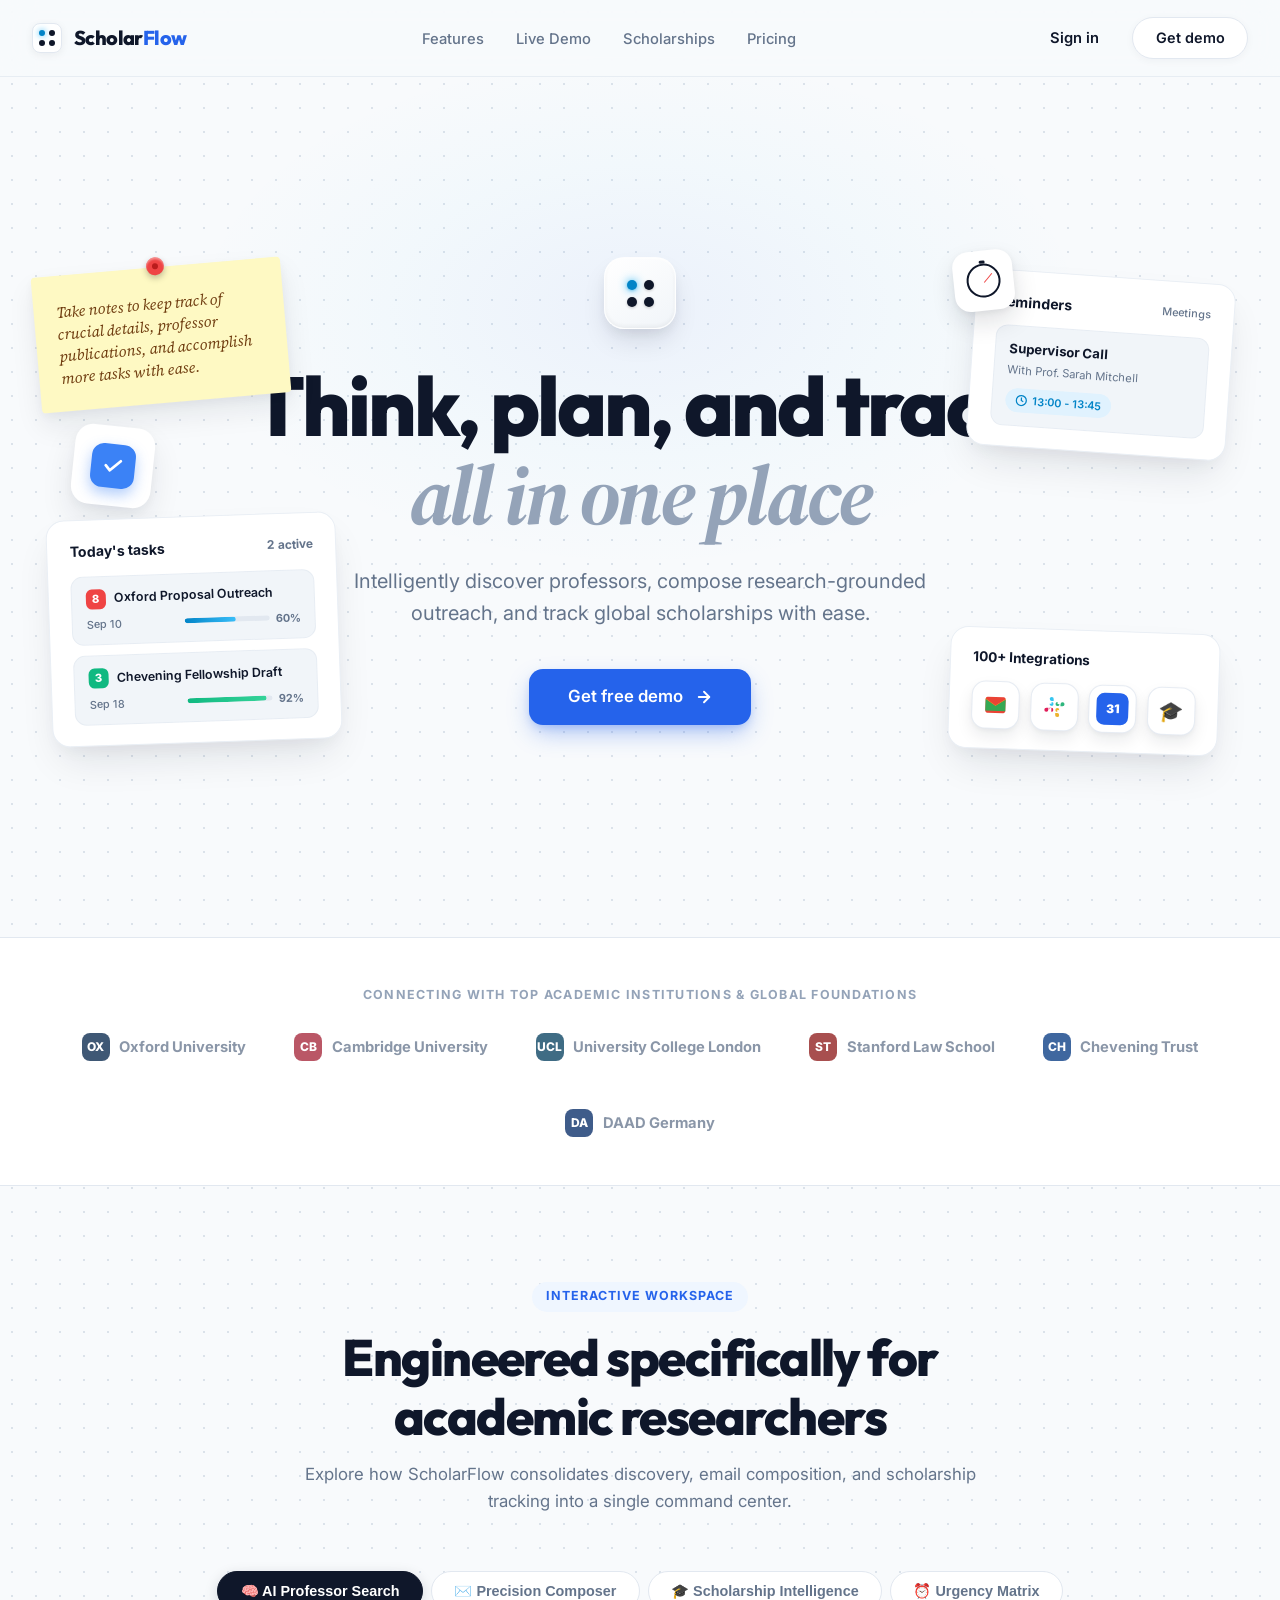
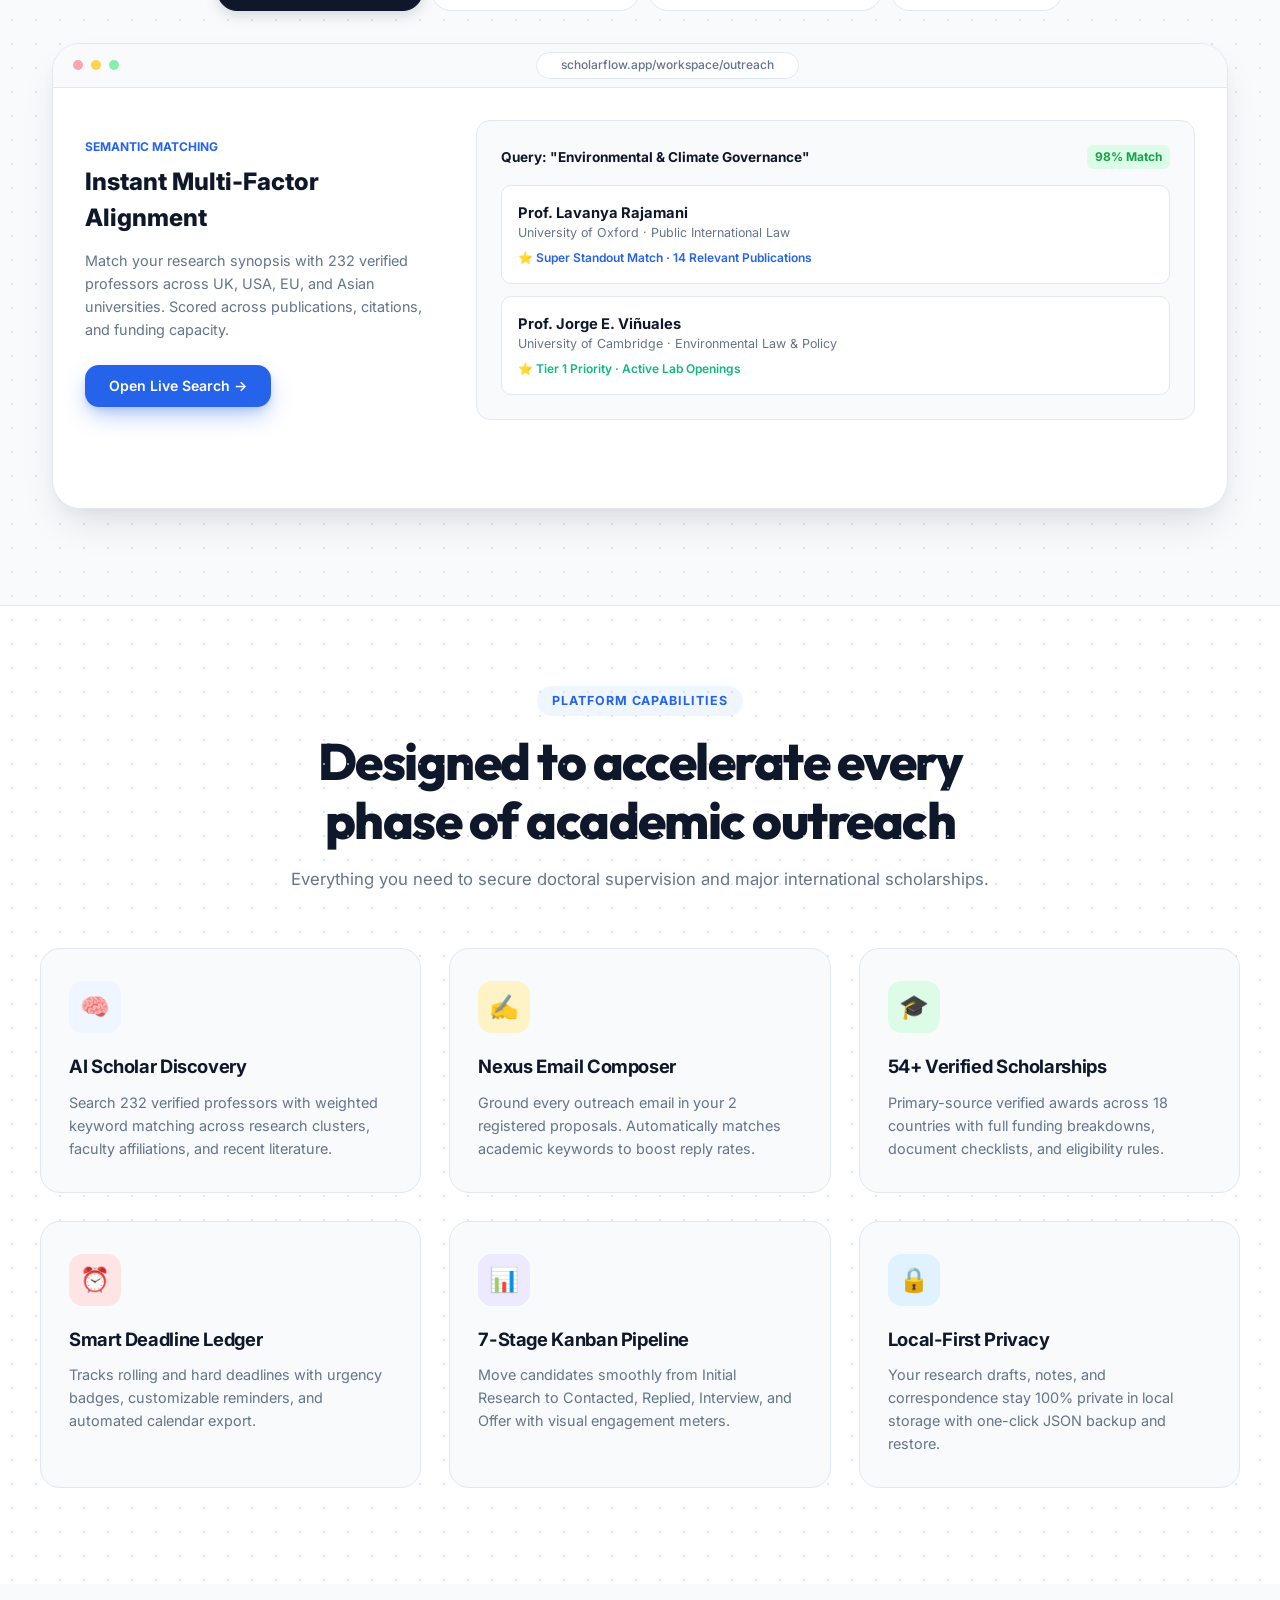
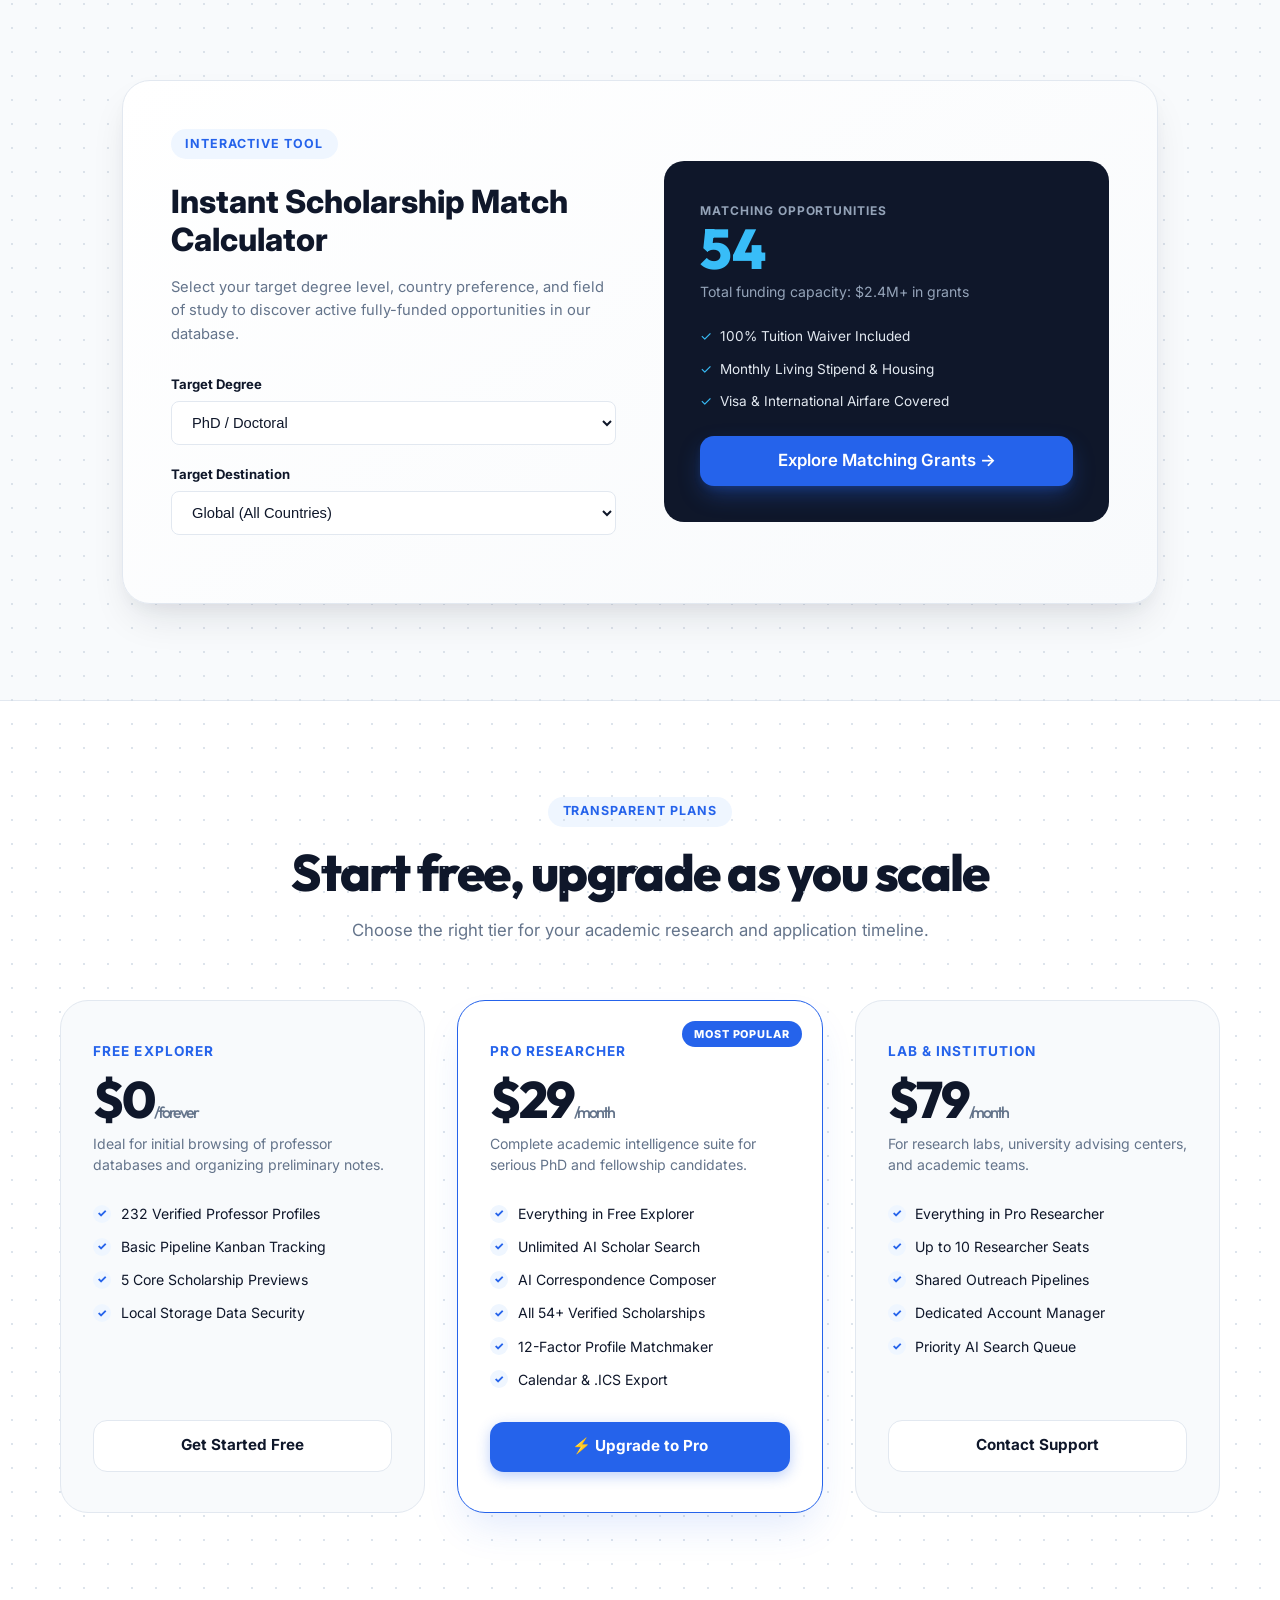
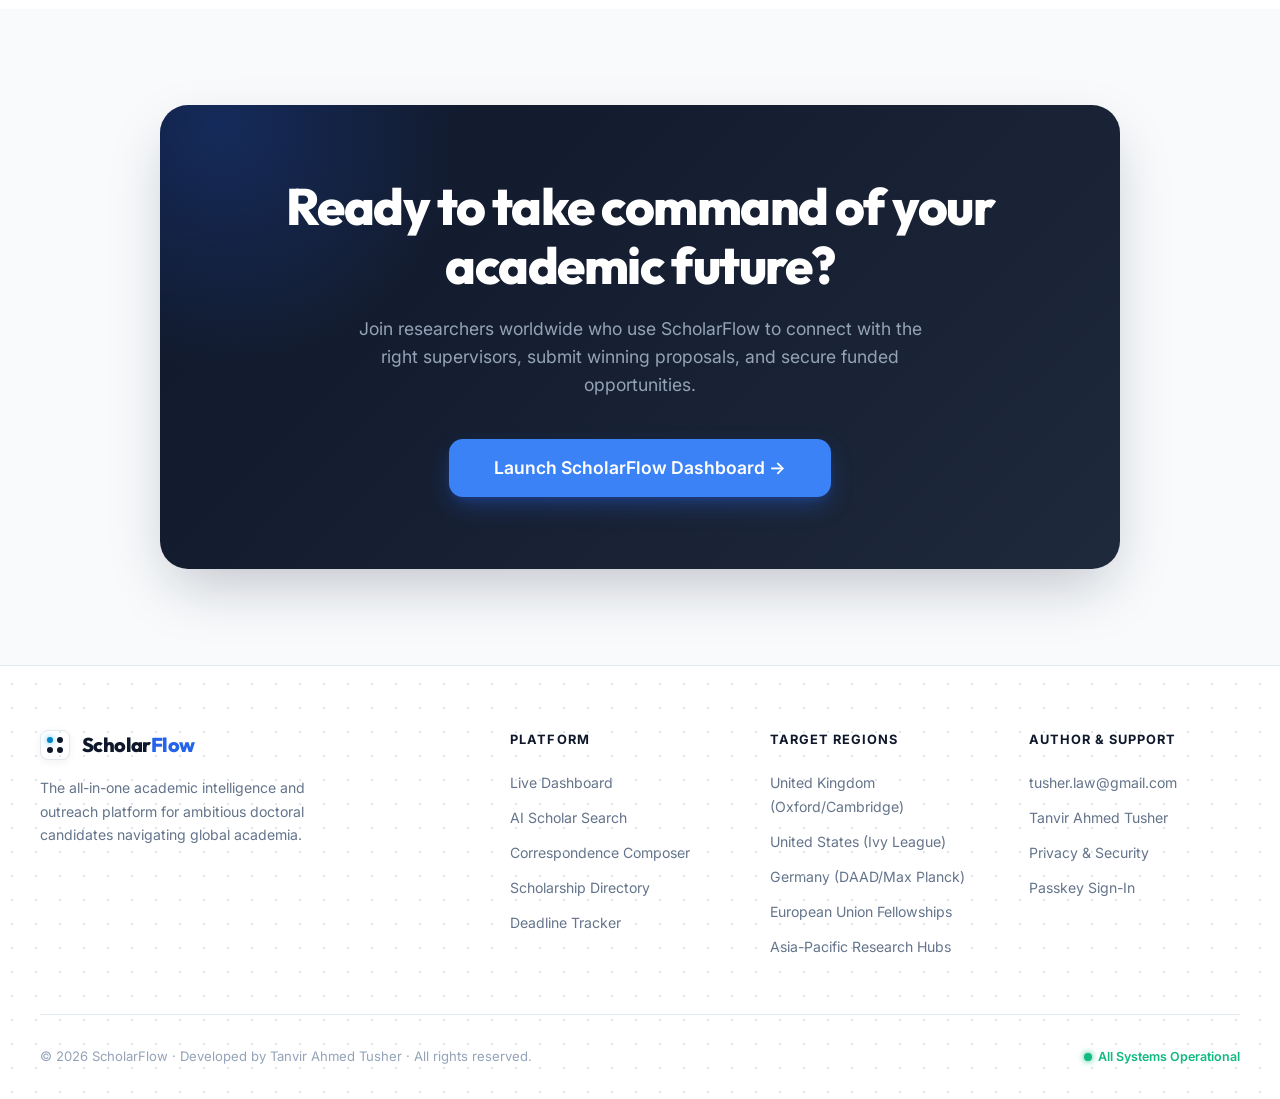
==== landing.html @ 616cafff "Add files via upload" ====
<!DOCTYPE html>
<html lang="en">
<head>
  <meta charset="UTF-8">
  <meta name="viewport" content="width=device-width, initial-scale=1.0, maximum-scale=5.0">
  <title>ScholarFlow — Think, Plan, and Track Academic Outreach</title>
  <meta name="description" content="Intelligently discover professors, compose research-grounded outreach, track 54+ global scholarships, and manage PhD application deadlines in one cohesive ecosystem.">
  <meta name="theme-color" content="#2563EB">

  <!-- Favicon -->
  <link rel="icon" href="data:image/svg+xml,<svg xmlns=%22http://www.w3.org/2000/svg%22 viewBox=%220 0 100 100%22><rect width=%22100%22 height=%22100%22 rx=%2222%22 fill=%22%232563EB%22/><circle cx=%2235%22 cy=%2235%22 r=%2210%22 fill=%22%2338BDF8%22/><circle cx=%2265%22 cy=%2235%22 r=%2210%22 fill=%22white%22/><circle cx=%2235%22 cy=%2265%22 r=%2210%22 fill=%22white%22/><circle cx=%2265%22 cy=%2265%22 r=%2210%22 fill=%22white%22/></svg>">

  <!-- Google Fonts: Inter & Source Serif 4 & Outfit -->
  <link rel="preconnect" href="https://fonts.googleapis.com">
  <link rel="preconnect" href="https://fonts.gstatic.com" crossorigin>
  <link href="https://fonts.googleapis.com/css2?family=Inter:wght@300;400;500;600;700;800;900&family=Outfit:wght@400;500;600;700;800&family=Source+Serif+4:ital,opsz,wght@0,8..60,400;0,8..60,600;0,8..60,700;0,8..60,800;1,8..60,400;1,8..60,600&display=swap" rel="stylesheet">

  <style>
    /* ==========================================================================
       CHRONOTASK-INSPIRED SCHOLARFLOW DESIGN SYSTEM
       ========================================================================== */
    *, *::before, *::after {
      box-sizing: border-box;
      margin: 0;
      padding: 0;
    }

    :root {
      /* Brand Colorways (Crisp Modern Blue & Indigo with Warm Accents) */
      --primary: #2563EB;
      --primary-hover: #1D4ED8;
      --primary-light: #EFF6FF;
      --primary-glow: rgba(37, 99, 235, 0.28);
      --cyan-dot: #0284C7;
      --cyan-bright: #38BDF8;

      --bg: #F8FAFC;
      --bg-grid: #E2E8F0;
      --surface: #FFFFFF;
      --surface-subtle: #F1F5F9;
      --surface-hover: #F8FAFC;

      --border: #E2E8F0;
      --border-focus: #2563EB;
      --border-card: #EAEFF5;

      --text-main: #0F172A;
      --text-muted: #64748B;
      --text-light: #94A3B8;
      --text-subtle: #CBD5E1;

      --green: #10B981;
      --green-light: #ECFDF5;
      --amber: #F59E0B;
      --amber-light: #FEF3C7;
      --rose: #F43F5E;
      --rose-light: #FFE4E6;
      --purple: #8B5CF6;
      --purple-light: #F5F3FF;

      --shadow-sm: 0 2px 8px rgba(15, 23, 42, 0.04);
      --shadow-card: 0 10px 30px -5px rgba(15, 23, 42, 0.08), 0 4px 12px -2px rgba(15, 23, 42, 0.03);
      --shadow-float: 0 20px 40px -10px rgba(15, 23, 42, 0.12), 0 8px 16px -4px rgba(15, 23, 42, 0.04);
      --shadow-3d: 0 16px 32px -8px rgba(37, 99, 235, 0.2), 0 8px 16px -4px rgba(15, 23, 42, 0.08);

      --radius-sm: 8px;
      --radius-md: 14px;
      --radius-lg: 20px;
      --radius-xl: 28px;
      --radius-full: 9999px;

      --font-sans: 'Inter', -apple-system, BlinkMacSystemFont, 'Segoe UI', Roboto, sans-serif;
      --font-display: 'Outfit', 'Inter', sans-serif;
      --font-serif: 'Source Serif 4', Georgia, serif;
    }

    html {
      scroll-behavior: smooth;
    }

    body {
      font-family: var(--font-sans);
      background-color: var(--bg);
      color: var(--text-main);
      line-height: 1.5;
      -webkit-font-smoothing: antialiased;
      overflow-x: hidden;
      position: relative;
    }

    /* Subtle Dot Matrix Canvas */
    .bg-dot-pattern {
      position: absolute;
      inset: 0;
      background-image: radial-gradient(circle, #CBD5E1 1.25px, transparent 1.25px);
      background-size: 24px 24px;
      opacity: 0.65;
      pointer-events: none;
      z-index: 0;
    }

    /* Ambient Soft Radial Lighting */
    .ambient-glow {
      position: absolute;
      top: 50px;
      left: 50%;
      transform: translateX(-50%);
      width: 900px;
      height: 520px;
      background: radial-gradient(ellipse at center, rgba(37, 99, 235, 0.06) 0%, rgba(56, 189, 248, 0.03) 40%, transparent 70%);
      pointer-events: none;
      z-index: 0;
    }

    /* ==========================================================================
       TOP NAVIGATION BAR
       ========================================================================== */
    .landing-nav {
      position: sticky;
      top: 0;
      z-index: 100;
      background: rgba(248, 250, 252, 0.88);
      backdrop-filter: blur(16px) saturate(180%);
      -webkit-backdrop-filter: blur(16px) saturate(180%);
      border-bottom: 1px solid rgba(226, 232, 240, 0.7);
      transition: all 0.3s ease;
    }

    .nav-container {
      max-width: 1280px;
      margin: 0 auto;
      padding: 0 2rem;
      height: 76px;
      display: flex;
      align-items: center;
      justify-content: space-between;
    }

    .nav-brand {
      display: flex;
      align-items: center;
      gap: 0.75rem;
      text-decoration: none;
      color: var(--text-main);
    }

    /* 4-dot geometric logo */
    .brand-icon-matrix {
      display: grid;
      grid-template-columns: repeat(2, 6px);
      gap: 4px;
      padding: 6px;
      background: #FFFFFF;
      border-radius: 8px;
      box-shadow: 0 2px 8px rgba(15, 23, 42, 0.06);
      border: 1px solid var(--border);
    }

    .matrix-dot {
      width: 6px;
      height: 6px;
      border-radius: 50%;
      background: #0F172A;
    }

    .matrix-dot.active {
      background: #0284C7;
      box-shadow: 0 0 6px #38BDF8;
    }

    .brand-text {
      font-family: var(--font-display);
      font-size: 1.25rem;
      font-weight: 800;
      letter-spacing: -0.03em;
      color: var(--text-main);
    }

    .brand-text span {
      color: var(--primary);
    }

    .nav-menu {
      display: flex;
      align-items: center;
      gap: 2rem;
      list-style: none;
    }

    .nav-link {
      font-size: 0.92rem;
      font-weight: 500;
      color: var(--text-muted);
      text-decoration: none;
      transition: color 0.2s ease;
      position: relative;
      padding: 0.4rem 0;
    }

    .nav-link:hover {
      color: var(--text-main);
    }

    .nav-actions {
      display: flex;
      align-items: center;
      gap: 1rem;
    }

    .nav-signin-btn {
      font-size: 0.92rem;
      font-weight: 600;
      color: var(--text-main);
      text-decoration: none;
      padding: 0.55rem 1.1rem;
      border-radius: var(--radius-full);
      transition: all 0.2s ease;
    }

    .nav-signin-btn:hover {
      background: var(--surface-subtle);
    }

    .nav-cta-btn {
      font-size: 0.9rem;
      font-weight: 600;
      color: var(--text-main);
      background: var(--surface);
      border: 1.5px solid var(--border);
      padding: 0.6rem 1.4rem;
      border-radius: var(--radius-full);
      text-decoration: none;
      box-shadow: var(--shadow-sm);
      transition: all 0.25s cubic-bezier(0.16, 1, 0.3, 1);
    }

    .nav-cta-btn:hover {
      border-color: var(--text-main);
      transform: translateY(-1px);
      box-shadow: 0 4px 14px rgba(15, 23, 42, 0.08);
    }

    /* ==========================================================================
       HERO SECTION (CHRONOTASK-ALIGNED HERO WITH FLOATING 3D WIDGETS)
       ========================================================================== */
    .hero-section {
      position: relative;
      padding: 4rem 1.5rem 6rem;
      min-height: 860px;
      display: flex;
      align-items: center;
      justify-content: center;
      z-index: 1;
      overflow: visible;
    }

    .hero-canvas {
      max-width: 1240px;
      width: 100%;
      margin: 0 auto;
      position: relative;
      text-align: center;
      display: flex;
      flex-direction: column;
      align-items: center;
    }

    /* 3D Center App Tile */
    .hero-3d-tile {
      width: 72px;
      height: 72px;
      background: linear-gradient(145deg, #FFFFFF, #F1F5F9);
      border-radius: 20px;
      box-shadow: 
        0 14px 28px -6px rgba(15, 23, 42, 0.14),
        0 6px 12px -2px rgba(15, 23, 42, 0.06),
        inset 0 1px 2px rgba(255, 255, 255, 0.9),
        inset 0 -2px 4px rgba(0, 0, 0, 0.05);
      border: 1px solid rgba(255, 255, 255, 0.8);
      display: flex;
      align-items: center;
      justify-content: center;
      margin-bottom: 2rem;
      animation: floatCenterTile 5s ease-in-out infinite;
      position: relative;
    }

    @keyframes floatCenterTile {
      0%, 100% { transform: translateY(0) scale(1); }
      50% { transform: translateY(-8px) scale(1.02); }
    }

    .hero-3d-matrix {
      display: grid;
      grid-template-columns: repeat(2, 10px);
      gap: 7px;
    }

    .hero-3d-matrix .dot {
      width: 10px;
      height: 10px;
      border-radius: 50%;
      background: #0F172A;
      box-shadow: 0 1px 3px rgba(0,0,0,0.2);
    }

    .hero-3d-matrix .dot.active {
      background: #0284C7;
      box-shadow: 0 0 10px #38BDF8, 0 1px 3px rgba(2, 132, 199, 0.4);
    }

    /* Hero Typography */
    .hero-headline {
      font-family: var(--font-display);
      font-size: clamp(2.8rem, 6.5vw, 5.2rem);
      font-weight: 800;
      line-height: 1.08;
      letter-spacing: -0.035em;
      margin-bottom: 1.5rem;
      max-width: 880px;
    }

    .hero-headline .title-dark {
      color: #0F172A;
      display: block;
    }

    .hero-headline .title-light {
      color: #94A3B8;
      font-weight: 700;
      display: block;
      font-family: var(--font-serif);
      font-style: italic;
    }

    .hero-description {
      font-size: clamp(1.05rem, 2vw, 1.25rem);
      color: var(--text-muted);
      max-width: 580px;
      margin: 0 auto 2.5rem;
      line-height: 1.6;
      font-weight: 400;
    }

    .hero-cta-btn {
      display: inline-flex;
      align-items: center;
      gap: 0.75rem;
      background: #2563EB;
      color: #FFFFFF;
      font-size: 1.05rem;
      font-weight: 600;
      padding: 0.95rem 2.4rem;
      border-radius: var(--radius-md);
      text-decoration: none;
      box-shadow: 0 10px 24px -4px rgba(37, 99, 235, 0.4), 0 4px 8px -2px rgba(37, 99, 235, 0.2);
      transition: all 0.3s cubic-bezier(0.16, 1, 0.3, 1);
      position: relative;
      overflow: hidden;
    }

    .hero-cta-btn:hover {
      background: #1D4ED8;
      transform: translateY(-2px);
      box-shadow: 0 16px 32px -4px rgba(37, 99, 235, 0.5), 0 6px 12px -2px rgba(37, 99, 235, 0.3);
    }

    .hero-cta-btn:active {
      transform: translateY(0) scale(0.98);
    }

    /* ==========================================================================
       SURROUNDING FLOATING CARDS (Direct ChronoTask Inspiration)
       ========================================================================== */

    /* 1. TOP-LEFT: Yellow Sticky Note with Pushpin */
    .float-widget-sticky {
      position: absolute;
      top: 2%;
      left: 1%;
      width: 250px;
      background: #FEF9C3;
      padding: 1.6rem 1.4rem 1.4rem;
      border-radius: 4px;
      box-shadow: 
        0 14px 28px rgba(15, 23, 42, 0.08),
        0 4px 10px rgba(15, 23, 42, 0.04);
      transform: rotate(-5deg);
      z-index: 2;
      transition: transform 0.4s cubic-bezier(0.16, 1, 0.3, 1);
      animation: floatSticky 7s ease-in-out infinite;
    }

    .float-widget-sticky:hover {
      transform: rotate(0deg) scale(1.05);
      z-index: 10;
    }

    @keyframes floatSticky {
      0%, 100% { transform: translateY(0) rotate(-5deg); }
      50% { transform: translateY(-10px) rotate(-3deg); }
    }

    .pushpin-icon {
      position: absolute;
      top: -10px;
      left: 50%;
      transform: translateX(-50%);
      width: 18px;
      height: 18px;
      background: #EF4444;
      border-radius: 50%;
      box-shadow: 0 3px 6px rgba(0,0,0,0.25), inset 0 2px 2px rgba(255,255,255,0.4);
    }

    .pushpin-icon::after {
      content: '';
      position: absolute;
      top: 50%;
      left: 50%;
      transform: translate(-50%, -50%);
      width: 6px;
      height: 6px;
      background: #B91C1C;
      border-radius: 50%;
    }

    .sticky-note-text {
      font-family: var(--font-serif);
      font-style: italic;
      font-size: 0.95rem;
      line-height: 1.45;
      color: #713F12;
      text-align: left;
    }

    /* 2. MIDDLE-LEFT: Checkmark 3D Tile */
    .float-widget-check {
      position: absolute;
      top: 36%;
      left: 4%;
      width: 80px;
      height: 80px;
      background: #FFFFFF;
      border-radius: 18px;
      box-shadow: 
        0 16px 32px rgba(15, 23, 42, 0.09),
        0 4px 10px rgba(15, 23, 42, 0.04);
      display: flex;
      align-items: center;
      justify-content: center;
      transform: rotate(6deg);
      z-index: 2;
      animation: floatCheck 6.5s ease-in-out infinite 1s;
    }

    @keyframes floatCheck {
      0%, 100% { transform: translateY(0) rotate(6deg); }
      50% { transform: translateY(-12px) rotate(8deg); }
    }

    .check-inner-box {
      width: 44px;
      height: 44px;
      background: #3B82F6;
      border-radius: 12px;
      display: flex;
      align-items: center;
      justify-content: center;
      color: #FFFFFF;
      box-shadow: 0 6px 14px rgba(59, 130, 246, 0.4);
    }

    /* 3. BOTTOM-LEFT: Today's Tasks / Outreach Card */
    .float-widget-tasks {
      position: absolute;
      bottom: -4%;
      left: 2%;
      width: 290px;
      background: #FFFFFF;
      border-radius: 18px;
      padding: 1.25rem 1.4rem;
      box-shadow: var(--shadow-float);
      border: 1px solid var(--border-card);
      text-align: left;
      z-index: 3;
      transform: rotate(-2deg);
      animation: floatTasks 8s ease-in-out infinite 0.5s;
    }

    .float-widget-tasks:hover {
      transform: rotate(0deg) scale(1.03);
    }

    @keyframes floatTasks {
      0%, 100% { transform: translateY(0) rotate(-2deg); }
      50% { transform: translateY(-10px) rotate(-1deg); }
    }

    .tab-folder-header {
      font-size: 0.88rem;
      font-weight: 700;
      color: var(--text-main);
      margin-bottom: 0.9rem;
      display: flex;
      align-items: center;
      justify-content: space-between;
    }

    .task-item-row {
      background: var(--surface-subtle);
      border-radius: 12px;
      padding: 0.75rem 0.85rem;
      margin-bottom: 0.65rem;
      border: 1px solid rgba(226, 232, 240, 0.6);
    }

    .task-item-row:last-child {
      margin-bottom: 0;
    }

    .task-title-wrap {
      display: flex;
      align-items: center;
      gap: 0.5rem;
      margin-bottom: 0.45rem;
    }

    .task-num-badge {
      width: 20px;
      height: 20px;
      border-radius: 6px;
      font-size: 0.7rem;
      font-weight: 800;
      display: flex;
      align-items: center;
      justify-content: center;
      color: #FFFFFF;
    }

    .task-num-badge.red { background: #EF4444; }
    .task-num-badge.green { background: #10B981; }

    .task-name-text {
      font-size: 0.78rem;
      font-weight: 600;
      color: var(--text-main);
      flex: 1;
      white-space: nowrap;
      overflow: hidden;
      text-overflow: ellipsis;
    }

    .task-meta-row {
      display: flex;
      align-items: center;
      justify-content: space-between;
    }

    .task-date-text {
      font-size: 0.68rem;
      color: var(--text-muted);
      font-weight: 500;
    }

    .task-progress-bar-wrap {
      width: 85px;
      height: 5px;
      background: #E2E8F0;
      border-radius: 3px;
      overflow: hidden;
    }

    .task-progress-fill {
      height: 100%;
      border-radius: 3px;
      background: linear-gradient(90deg, #0284C7, #38BDF8);
    }

    .task-percent-text {
      font-size: 0.68rem;
      font-weight: 700;
      color: var(--text-muted);
      margin-left: 0.35rem;
    }

    /* 4. TOP-RIGHT: Stopwatch & Reminders Tab Card */
    .float-widget-reminders {
      position: absolute;
      top: 4%;
      right: 2%;
      width: 260px;
      background: #FFFFFF;
      border-radius: 18px;
      padding: 1.25rem 1.4rem;
      box-shadow: var(--shadow-float);
      border: 1px solid var(--border-card);
      text-align: left;
      transform: rotate(4deg);
      z-index: 3;
      animation: floatReminders 7s ease-in-out infinite 1.5s;
    }

    .float-widget-reminders:hover {
      transform: rotate(0deg) scale(1.03);
    }

    @keyframes floatReminders {
      0%, 100% { transform: translateY(0) rotate(4deg); }
      50% { transform: translateY(-12px) rotate(2deg); }
    }

    /* 3D Stopwatch Badge */
    .stopwatch-3d-tile {
      position: absolute;
      top: -18px;
      left: -24px;
      width: 60px;
      height: 60px;
      background: #FFFFFF;
      border-radius: 16px;
      box-shadow: 
        0 12px 24px rgba(15, 23, 42, 0.12),
        0 2px 6px rgba(15, 23, 42, 0.06);
      display: flex;
      align-items: center;
      justify-content: center;
      transform: rotate(-10deg);
    }

    .stopwatch-icon-wrap {
      width: 34px;
      height: 34px;
      border: 2px solid #0F172A;
      border-radius: 50%;
      position: relative;
      display: flex;
      align-items: center;
      justify-content: center;
    }

    .stopwatch-icon-wrap::before {
      content: '';
      position: absolute;
      top: -5px;
      width: 6px;
      height: 3px;
      background: #0F172A;
      border-radius: 2px;
    }

    .stopwatch-hand {
      width: 1px;
      height: 12px;
      background: #EF4444;
      position: absolute;
      top: 5px;
      transform-origin: bottom center;
      transform: rotate(45deg);
    }

    .reminders-category-tab {
      display: flex;
      align-items: center;
      justify-content: space-between;
      margin-bottom: 0.8rem;
    }

    .reminders-title {
      font-size: 0.88rem;
      font-weight: 700;
      color: var(--text-main);
    }

    .reminders-sub {
      font-size: 0.68rem;
      color: var(--text-muted);
      font-weight: 500;
    }

    .meeting-card-box {
      background: var(--surface-subtle);
      border-radius: 12px;
      padding: 0.8rem;
      border: 1px solid rgba(226, 232, 240, 0.6);
    }

    .meeting-title-bold {
      font-size: 0.82rem;
      font-weight: 700;
      color: var(--text-main);
      margin-bottom: 0.2rem;
    }

    .meeting-desc-sub {
      font-size: 0.7rem;
      color: var(--text-muted);
      margin-bottom: 0.6rem;
    }

    .meeting-time-pill {
      display: inline-flex;
      align-items: center;
      gap: 0.35rem;
      background: #E0F2FE;
      color: #0284C7;
      padding: 0.25rem 0.6rem;
      border-radius: var(--radius-full);
      font-size: 0.68rem;
      font-weight: 600;
    }

    /* 5. BOTTOM-RIGHT: 100+ Integrations Card */
    .float-widget-integrations {
      position: absolute;
      bottom: -6%;
      right: 3%;
      width: 270px;
      background: #FFFFFF;
      border-radius: 18px;
      padding: 1.2rem 1.4rem;
      box-shadow: var(--shadow-float);
      border: 1px solid var(--border-card);
      text-align: left;
      transform: rotate(2deg);
      z-index: 3;
      animation: floatIntegrations 8.5s ease-in-out infinite 1s;
    }

    .float-widget-integrations:hover {
      transform: rotate(0deg) scale(1.03);
    }

    @keyframes floatIntegrations {
      0%, 100% { transform: translateY(0) rotate(2deg); }
      50% { transform: translateY(-10px) rotate(0deg); }
    }

    .integrations-label {
      font-size: 0.85rem;
      font-weight: 700;
      color: var(--text-main);
      margin-bottom: 0.85rem;
    }

    .integrations-icons-grid {
      display: flex;
      align-items: center;
      gap: 0.65rem;
    }

    .app-icon-tile {
      width: 48px;
      height: 48px;
      border-radius: 14px;
      background: #FFFFFF;
      box-shadow: 
        0 8px 16px rgba(15, 23, 42, 0.08),
        0 2px 4px rgba(15, 23, 42, 0.04);
      border: 1px solid rgba(226, 232, 240, 0.8);
      display: flex;
      align-items: center;
      justify-content: center;
      transition: transform 0.2s ease;
    }

    .app-icon-tile:hover {
      transform: translateY(-4px) scale(1.08);
    }

    /* ==========================================================================
       SOCIAL PROOF / TRUSTED BY LOGO STRIP
       ========================================================================== */
    .proof-section {
      padding: 3rem 2rem;
      border-top: 1px solid var(--border);
      border-bottom: 1px solid var(--border);
      background: var(--surface);
      position: relative;
      z-index: 2;
    }

    .proof-container {
      max-width: 1200px;
      margin: 0 auto;
      text-align: center;
    }

    .proof-heading {
      font-size: 0.78rem;
      font-weight: 700;
      text-transform: uppercase;
      letter-spacing: 0.1em;
      color: var(--text-light);
      margin-bottom: 1.75rem;
    }

    .proof-logos-wrap {
      display: flex;
      align-items: center;
      justify-content: center;
      gap: 3rem;
      flex-wrap: wrap;
    }

    .uni-pill-logo {
      display: flex;
      align-items: center;
      gap: 0.6rem;
      font-size: 0.92rem;
      font-weight: 700;
      color: var(--text-muted);
      opacity: 0.75;
      transition: all 0.2s ease;
      cursor: default;
    }

    .uni-pill-logo:hover {
      opacity: 1;
      color: var(--text-main);
      transform: translateY(-2px);
    }

    .uni-badge-circle {
      width: 28px;
      height: 28px;
      border-radius: 8px;
      display: flex;
      align-items: center;
      justify-content: center;
      font-size: 0.75rem;
      font-weight: 800;
      color: #FFFFFF;
    }

    /* ==========================================================================
       INTERACTIVE PRODUCT SHOWCASE SECTION
       ========================================================================== */
    .showcase-section {
      padding: 6rem 2rem;
      max-width: 1240px;
      margin: 0 auto;
      position: relative;
      z-index: 2;
    }

    .section-header-center {
      text-align: center;
      max-width: 720px;
      margin: 0 auto 3.5rem;
    }

    .section-pill-badge {
      display: inline-flex;
      align-items: center;
      gap: 0.4rem;
      background: var(--primary-light);
      color: var(--primary);
      font-size: 0.78rem;
      font-weight: 700;
      text-transform: uppercase;
      letter-spacing: 0.08em;
      padding: 0.35rem 0.9rem;
      border-radius: var(--radius-full);
      margin-bottom: 1rem;
    }

    .section-title-large {
      font-family: var(--font-display);
      font-size: clamp(2.2rem, 4vw, 3.2rem);
      font-weight: 800;
      letter-spacing: -0.03em;
      color: var(--text-main);
      line-height: 1.15;
      margin-bottom: 1rem;
    }

    .section-desc-muted {
      font-size: 1.05rem;
      color: var(--text-muted);
      line-height: 1.6;
    }

    /* Interactive Showcase Tabs */
    .showcase-tabs-nav {
      display: flex;
      align-items: center;
      justify-content: center;
      gap: 0.5rem;
      margin-bottom: 2rem;
      flex-wrap: wrap;
    }

    .showcase-tab-btn {
      padding: 0.65rem 1.4rem;
      border-radius: var(--radius-full);
      background: var(--surface);
      border: 1.5px solid var(--border);
      font-size: 0.9rem;
      font-weight: 600;
      color: var(--text-muted);
      cursor: pointer;
      transition: all 0.2s ease;
    }

    .showcase-tab-btn:hover {
      border-color: var(--text-main);
      color: var(--text-main);
    }

    .showcase-tab-btn.active {
      background: var(--text-main);
      color: #FFFFFF;
      border-color: var(--text-main);
      box-shadow: 0 4px 14px rgba(15, 23, 42, 0.15);
    }

    /* Showcase Stage Mockup Container */
    .showcase-stage-mockup {
      background: #FFFFFF;
      border-radius: var(--radius-xl);
      border: 1.5px solid var(--border);
      box-shadow: var(--shadow-float);
      overflow: hidden;
      transition: all 0.4s ease;
    }

    .mockup-window-bar {
      height: 44px;
      background: #F8FAFC;
      border-bottom: 1px solid var(--border);
      display: flex;
      align-items: center;
      padding: 0 1.25rem;
      gap: 0.5rem;
    }

    .window-dot {
      width: 10px;
      height: 10px;
      border-radius: 50%;
    }
    .window-dot.r { background: #FDA4AF; }
    .window-dot.y { background: #FCD34D; }
    .window-dot.g { background: #86EFAC; }

    .window-url-pill {
      margin: 0 auto;
      background: #FFFFFF;
      border: 1px solid var(--border);
      border-radius: var(--radius-full);
      padding: 0.2rem 1.5rem;
      font-size: 0.75rem;
      color: var(--text-muted);
      font-weight: 500;
    }

    .mockup-content-body {
      padding: 2rem;
      min-height: 420px;
    }

    .tab-content-panel {
      display: none;
      animation: fadeInPanel 0.4s ease both;
    }

    .tab-content-panel.active {
      display: block;
    }

    @keyframes fadeInPanel {
      from { opacity: 0; transform: translateY(8px); }
      to { opacity: 1; transform: translateY(0); }
    }

    /* ==========================================================================
       FEATURES 6-CARD GRID
       ========================================================================== */
    .features-grid-section {
      padding: 5rem 2rem 6rem;
      background: var(--surface);
      border-top: 1px solid var(--border);
    }

    .features-container {
      max-width: 1200px;
      margin: 0 auto;
    }

    .grid-3col {
      display: grid;
      grid-template-columns: repeat(auto-fit, minmax(320px, 1fr));
      gap: 1.75rem;
      margin-top: 3.5rem;
    }

    .feature-clean-card {
      background: var(--bg);
      border: 1.5px solid var(--border);
      border-radius: var(--radius-lg);
      padding: 2rem 1.75rem;
      transition: all 0.3s cubic-bezier(0.16, 1, 0.3, 1);
      position: relative;
      display: flex;
      flex-direction: column;
    }

    .feature-clean-card:hover {
      transform: translateY(-6px);
      background: #FFFFFF;
      box-shadow: var(--shadow-card);
      border-color: rgba(37, 99, 235, 0.3);
    }

    .f-icon-box {
      width: 52px;
      height: 52px;
      border-radius: 14px;
      display: flex;
      align-items: center;
      justify-content: center;
      font-size: 1.5rem;
      margin-bottom: 1.25rem;
    }

    .f-card-title {
      font-size: 1.15rem;
      font-weight: 700;
      color: var(--text-main);
      margin-bottom: 0.6rem;
      letter-spacing: -0.02em;
    }

    .f-card-desc {
      font-size: 0.9rem;
      color: var(--text-muted);
      line-height: 1.6;
      flex: 1;
    }

    /* ==========================================================================
       INTERACTIVE SCHOLARSHIP CALCULATOR / LIVE DEMO
       ========================================================================== */
    .demo-widget-section {
      padding: 6rem 2rem;
      max-width: 1100px;
      margin: 0 auto;
    }

    .demo-calc-card {
      background: linear-gradient(145deg, #FFFFFF, #F8FAFC);
      border: 1.5px solid var(--border);
      border-radius: var(--radius-xl);
      padding: 3rem;
      box-shadow: var(--shadow-float);
      position: relative;
      overflow: hidden;
    }

    .calc-grid {
      display: grid;
      grid-template-columns: 1fr 1fr;
      gap: 3rem;
      align-items: center;
    }

    .calc-input-group {
      margin-bottom: 1.25rem;
    }

    .calc-label {
      display: block;
      font-size: 0.82rem;
      font-weight: 700;
      color: var(--text-main);
      margin-bottom: 0.4rem;
    }

    .calc-select, .calc-input {
      width: 100%;
      padding: 0.75rem 1rem;
      border-radius: var(--radius-sm);
      border: 1.5px solid var(--border);
      background: #FFFFFF;
      font-size: 0.92rem;
      color: var(--text-main);
      outline: none;
      transition: all 0.2s ease;
    }

    .calc-select:focus, .calc-input:focus {
      border-color: var(--primary);
      box-shadow: 0 0 0 3px var(--primary-glow);
    }

    .calc-result-box {
      background: var(--text-main);
      color: #FFFFFF;
      border-radius: var(--radius-lg);
      padding: 2.25rem;
      position: relative;
    }

    .calc-result-val {
      font-family: var(--font-display);
      font-size: 3.5rem;
      font-weight: 800;
      color: #38BDF8;
      line-height: 1;
      margin-bottom: 0.25rem;
    }

    .calc-result-sub {
      font-size: 0.88rem;
      color: #94A3B8;
      margin-bottom: 1.5rem;
    }

    .calc-result-items {
      list-style: none;
      display: flex;
      flex-direction: column;
      gap: 0.75rem;
    }

    .calc-result-items li {
      font-size: 0.85rem;
      color: #E2E8F0;
      display: flex;
      align-items: center;
      gap: 0.5rem;
    }

    /* ==========================================================================
       PRICING TIERS
       ========================================================================== */
    .pricing-section {
      padding: 6rem 2rem;
      background: var(--surface);
      border-top: 1px solid var(--border);
    }

    .pricing-container {
      max-width: 1160px;
      margin: 0 auto;
    }

    .pricing-cards-grid {
      display: grid;
      grid-template-columns: repeat(auto-fit, minmax(300px, 1fr));
      gap: 2rem;
      margin-top: 3.5rem;
    }

    .pricing-box {
      background: var(--bg);
      border: 1.5px solid var(--border);
      border-radius: var(--radius-xl);
      padding: 2.5rem 2rem;
      display: flex;
      flex-direction: column;
      transition: all 0.3s cubic-bezier(0.16, 1, 0.3, 1);
      position: relative;
    }

    .pricing-box:hover {
      transform: translateY(-8px);
      box-shadow: var(--shadow-float);
    }

    .pricing-box.featured {
      background: #FFFFFF;
      border-color: #2563EB;
      box-shadow: 0 20px 40px -10px rgba(37, 99, 235, 0.15);
    }

    .featured-ribbon {
      position: absolute;
      top: 1.25rem;
      right: 1.25rem;
      background: #2563EB;
      color: #FFFFFF;
      font-size: 0.68rem;
      font-weight: 800;
      text-transform: uppercase;
      letter-spacing: 0.08em;
      padding: 0.3rem 0.75rem;
      border-radius: var(--radius-full);
    }

    .p-tier-name {
      font-size: 0.85rem;
      font-weight: 700;
      text-transform: uppercase;
      letter-spacing: 0.08em;
      color: var(--primary);
      margin-bottom: 0.75rem;
    }

    .p-price-amount {
      font-family: var(--font-display);
      font-size: 3.2rem;
      font-weight: 800;
      color: var(--text-main);
      line-height: 1;
      letter-spacing: -0.04em;
      margin-bottom: 0.5rem;
    }

    .p-price-amount span {
      font-size: 1rem;
      font-weight: 500;
      color: var(--text-muted);
    }

    .p-tier-desc {
      font-size: 0.88rem;
      color: var(--text-muted);
      line-height: 1.5;
      margin-bottom: 1.75rem;
    }

    .p-features-list {
      list-style: none;
      flex: 1;
      display: flex;
      flex-direction: column;
      gap: 0.75rem;
      margin-bottom: 2rem;
    }

    .p-features-list li {
      font-size: 0.88rem;
      color: var(--text-main);
      display: flex;
      align-items: center;
      gap: 0.6rem;
    }

    .p-check-bullet {
      width: 18px;
      height: 18px;
      border-radius: 50%;
      background: #EFF6FF;
      color: #2563EB;
      display: flex;
      align-items: center;
      justify-content: center;
      font-size: 0.7rem;
      font-weight: 800;
      flex-shrink: 0;
    }

    .p-cta-btn {
      width: 100%;
      padding: 0.85rem;
      border-radius: var(--radius-md);
      font-size: 0.95rem;
      font-weight: 700;
      text-align: center;
      text-decoration: none;
      cursor: pointer;
      transition: all 0.2s ease;
      display: block;
    }

    .p-btn-secondary {
      background: #FFFFFF;
      color: var(--text-main);
      border: 1.5px solid var(--border);
    }

    .p-btn-secondary:hover {
      border-color: var(--text-main);
      background: var(--surface-subtle);
    }

    .p-btn-primary {
      background: #2563EB;
      color: #FFFFFF;
      border: none;
      box-shadow: 0 4px 14px rgba(37, 99, 235, 0.3);
    }

    .p-btn-primary:hover {
      background: #1D4ED8;
      transform: translateY(-2px);
      box-shadow: 0 8px 20px rgba(37, 99, 235, 0.4);
    }

    /* ==========================================================================
       CONVERSION BANNER & FOOTER
       ========================================================================== */
    .conversion-cta-wrap {
      padding: 6rem 2rem;
      background: var(--bg);
      position: relative;
    }

    .cta-banner-box {
      max-width: 960px;
      margin: 0 auto;
      background: linear-gradient(135deg, #0F172A, #1E293B);
      border-radius: var(--radius-xl);
      padding: 4.5rem 3rem;
      text-align: center;
      color: #FFFFFF;
      box-shadow: 0 24px 60px -12px rgba(15, 23, 42, 0.25);
      position: relative;
      overflow: hidden;
    }

    .cta-banner-box::before {
      content: '';
      position: absolute;
      top: -50%;
      left: -20%;
      width: 500px;
      height: 500px;
      background: radial-gradient(circle, rgba(37, 99, 235, 0.25), transparent 70%);
      pointer-events: none;
    }

    .cta-banner-box h2 {
      font-family: var(--font-display);
      font-size: clamp(2.2rem, 4vw, 3.4rem);
      font-weight: 800;
      letter-spacing: -0.03em;
      line-height: 1.15;
      margin-bottom: 1.25rem;
      position: relative;
    }

    .cta-banner-box p {
      font-size: 1.1rem;
      color: #94A3B8;
      max-width: 580px;
      margin: 0 auto 2.5rem;
      line-height: 1.6;
      position: relative;
    }

    .footer-clean {
      background: #FFFFFF;
      border-top: 1px solid var(--border);
      padding: 4rem 2rem 2rem;
    }

    .footer-inner-grid {
      max-width: 1200px;
      margin: 0 auto;
      display: grid;
      grid-template-columns: 2fr 1fr 1fr 1fr;
      gap: 3rem;
      margin-bottom: 3.5rem;
    }

    .footer-brand-bio p {
      font-size: 0.88rem;
      color: var(--text-muted);
      line-height: 1.65;
      margin-top: 1rem;
      max-width: 320px;
    }

    .footer-col-header {
      font-size: 0.8rem;
      font-weight: 700;
      text-transform: uppercase;
      letter-spacing: 0.08em;
      color: var(--text-main);
      margin-bottom: 1.25rem;
    }

    .footer-links-list {
      list-style: none;
      display: flex;
      flex-direction: column;
      gap: 0.7rem;
    }

    .footer-links-list a {
      font-size: 0.88rem;
      color: var(--text-muted);
      text-decoration: none;
      transition: color 0.2s ease;
    }

    .footer-links-list a:hover {
      color: var(--primary);
    }

    .footer-sub-bar {
      max-width: 1200px;
      margin: 0 auto;
      padding-top: 2rem;
      border-top: 1px solid var(--border);
      display: flex;
      align-items: center;
      justify-content: space-between;
      flex-wrap: wrap;
      gap: 1rem;
    }

    .footer-sub-bar span {
      font-size: 0.82rem;
      color: var(--text-light);
    }

    /* ==========================================================================
       RESPONSIVENESS
       ========================================================================== */
    @media (max-width: 1100px) {
      .float-widget-sticky { display: none; }
      .float-widget-check { display: none; }
      .float-widget-tasks { display: none; }
      .float-widget-reminders { display: none; }
      .float-widget-integrations { display: none; }
      .calc-grid { grid-template-columns: 1fr; }
      .footer-inner-grid { grid-template-columns: 1fr 1fr; gap: 2rem; }
    }

    @media (max-width: 768px) {
      .nav-menu, .nav-signin-btn { display: none; }
      .hero-section { padding: 3rem 1rem 4rem; min-height: auto; }
      .showcase-stage-mockup { border-radius: var(--radius-lg); }
      .mockup-content-body { padding: 1.25rem; }
      .footer-inner-grid { grid-template-columns: 1fr; }
      .footer-sub-bar { flex-direction: column; text-align: center; }
    }
  </style>
</head>
<body>

  <!-- Background Dot Pattern & Ambient Lighting -->
  <div class="bg-dot-pattern"></div>
  <div class="ambient-glow"></div>

  <!-- ==========================================================================
       TOP NAVIGATION
       ========================================================================== -->
  <header class="landing-nav" id="mainNav">
    <div class="nav-container">
      <a href="landing.html" class="nav-brand">
        <div class="brand-icon-matrix">
          <div class="matrix-dot active"></div>
          <div class="matrix-dot"></div>
          <div class="matrix-dot"></div>
          <div class="matrix-dot"></div>
        </div>
        <span class="brand-text">Scholar<span>Flow</span></span>
      </a>

      <nav>
        <ul class="nav-menu">
          <li><a href="#features" class="nav-link">Features</a></li>
          <li><a href="#demo" class="nav-link">Live Demo</a></li>
          <li><a href="#scholarships" class="nav-link">Scholarships</a></li>
          <li><a href="#pricing" class="nav-link">Pricing</a></li>
        </ul>
      </nav>

      <div class="nav-actions">
        <a href="index.html" class="nav-signin-btn">Sign in</a>
        <a href="index.html" class="nav-cta-btn">Get demo</a>
      </div>
    </div>
  </header>

  <!-- ==========================================================================
       HERO SECTION (DIRECT CHRONOTASK INSPIRATION)
       ========================================================================== */
  -->
  <section class="hero-section">
    <div class="hero-canvas">

      <!-- Center 3D Tile -->
      <div class="hero-3d-tile">
        <div class="hero-3d-matrix">
          <div class="dot active"></div>
          <div class="dot"></div>
          <div class="dot"></div>
          <div class="dot"></div>
        </div>
      </div>

      <!-- Main Headline (Two-Tone Contrast) -->
      <h1 class="hero-headline">
        <span class="title-dark">Think, plan, and track</span>
        <span class="title-light">all in one place</span>
      </h1>

      <p class="hero-description">
        Intelligently discover professors, compose research-grounded outreach, and track global scholarships with ease.
      </p>

      <a href="index.html" class="hero-cta-btn">
        <span>Get free demo</span>
        <svg width="18" height="18" viewBox="0 0 24 24" fill="none" stroke="currentColor" stroke-width="2.5" stroke-linecap="round" stroke-linejoin="round">
          <line x1="5" y1="12" x2="19" y2="12"></line>
          <polyline points="12 5 19 12 12 19"></polyline>
        </svg>
      </a>

      <!-- 1. Top-Left: Yellow Sticky Note with Pushpin -->
      <div class="float-widget-sticky">
        <div class="pushpin-icon"></div>
        <p class="sticky-note-text">
          Take notes to keep track of crucial details, professor publications, and accomplish more tasks with ease.
        </p>
      </div>

      <!-- 2. Middle-Left: Checkmark 3D Tile -->
      <div class="float-widget-check">
        <div class="check-inner-box">
          <svg width="22" height="22" viewBox="0 0 24 24" fill="none" stroke="currentColor" stroke-width="3" stroke-linecap="round" stroke-linejoin="round">
            <polyline points="20 6 9 17 4 12"></polyline>
          </svg>
        </div>
      </div>

      <!-- 3. Bottom-Left: Today's Tasks / Outreach Card -->
      <div class="float-widget-tasks">
        <div class="tab-folder-header">
          <span>Today's tasks</span>
          <span style="font-size:0.75rem;color:var(--text-muted);">2 active</span>
        </div>

        <div class="task-item-row">
          <div class="task-title-wrap">
            <div class="task-num-badge red">8</div>
            <span class="task-name-text">Oxford Proposal Outreach</span>
          </div>
          <div class="task-meta-row">
            <span class="task-date-text">Sep 10</span>
            <div style="display:flex;align-items:center;">
              <div class="task-progress-bar-wrap">
                <div class="task-progress-fill" style="width: 60%;"></div>
              </div>
              <span class="task-percent-text">60%</span>
            </div>
          </div>
        </div>

        <div class="task-item-row">
          <div class="task-title-wrap">
            <div class="task-num-badge green">3</div>
            <span class="task-name-text">Chevening Fellowship Draft</span>
          </div>
          <div class="task-meta-row">
            <span class="task-date-text">Sep 18</span>
            <div style="display:flex;align-items:center;">
              <div class="task-progress-bar-wrap">
                <div class="task-progress-fill" style="width: 92%; background: linear-gradient(90deg, #10B981, #34D399);"></div>
              </div>
              <span class="task-percent-text">92%</span>
            </div>
          </div>
        </div>
      </div>

      <!-- 4. Top-Right: Reminders & Stopwatch Card -->
      <div class="float-widget-reminders">
        <div class="stopwatch-3d-tile">
          <div class="stopwatch-icon-wrap">
            <div class="stopwatch-hand"></div>
          </div>
        </div>

        <div class="reminders-category-tab">
          <span class="reminders-title">Reminders</span>
          <span class="reminders-sub">Meetings</span>
        </div>

        <div class="meeting-card-box">
          <div class="meeting-title-bold">Supervisor Call</div>
          <div class="meeting-desc-sub">With Prof. Sarah Mitchell</div>
          <div class="meeting-time-pill">
            <svg width="12" height="12" viewBox="0 0 24 24" fill="none" stroke="currentColor" stroke-width="2.5">
              <circle cx="12" cy="12" r="10"></circle>
              <polyline points="12 6 12 12 16 14"></polyline>
            </svg>
            <span>13:00 - 13:45</span>
          </div>
        </div>
      </div>

      <!-- 5. Bottom-Right: 100+ Integrations Card -->
      <div class="float-widget-integrations">
        <div class="integrations-label">100+ Integrations</div>
        <div class="integrations-icons-grid">
          <!-- Gmail -->
          <div class="app-icon-tile" title="Gmail Integration">
            <svg width="24" height="24" viewBox="0 0 24 24">
              <path fill="#EA4335" d="M20 4H4c-1.1 0-2 .9-2 2v12c0 1.1.9 2 2 2h16c1.1 0 2-.9 2-2V6c0-1.1-.9-2-2-2z"/>
              <path fill="#FBBC05" d="M12 13L2 6.5V6l10 6.5L22 6v.5L12 13z"/>
              <path fill="#34A853" d="M22 6.5L12 13 2 6.5V18h20V6.5z"/>
            </svg>
          </div>
          <!-- Slack -->
          <div class="app-icon-tile" title="Slack Notifications">
            <svg width="24" height="24" viewBox="0 0 24 24">
              <path fill="#E01E5A" d="M6 15a2 2 0 1 1-2-2h2v2zm1 0a2 2 0 1 1 2 2V13H7v2z"/>
              <path fill="#36C5F0" d="M9 6a2 2 0 1 1 2-2v2H9zm0 1a2 2 0 1 1-2 2h2V7z"/>
              <path fill="#2EB67D" d="M18 9a2 2 0 1 1 2 2h-2V9zm-1 0a2 2 0 1 1-2-2v2h2v0z"/>
              <path fill="#ECB22E" d="M15 18a2 2 0 1 1-2 2v-2h2zm0-1a2 2 0 1 1 2-2h-2v2z"/>
            </svg>
          </div>
          <!-- Google Calendar -->
          <div class="app-icon-tile" title="Google Calendar Sync">
            <div style="background:#2563EB;color:#FFF;font-size:0.75rem;font-weight:900;width:32px;height:32px;border-radius:8px;display:flex;align-items:center;justify-content:center;">
              31
            </div>
          </div>
          <!-- Google Scholar -->
          <div class="app-icon-tile" title="Scholar Citation Sync">
            <span style="font-size:1.25rem;">🎓</span>
          </div>
        </div>
      </div>

    </div>
  </section>

  <!-- ==========================================================================
       PROOF SECTION / UNIVERSITY LOGOS
       ========================================================================== -->
  <section class="proof-section">
    <div class="proof-container">
      <p class="proof-heading">Connecting with top academic institutions &amp; global foundations</p>
      <div class="proof-logos-wrap">
        <div class="uni-pill-logo"><div class="uni-badge-circle" style="background:#002147;">OX</div> Oxford University</div>
        <div class="uni-pill-logo"><div class="uni-badge-circle" style="background:#A31F34;">CB</div> Cambridge University</div>
        <div class="uni-pill-logo"><div class="uni-badge-circle" style="background:#003B5C;">UCL</div> University College London</div>
        <div class="uni-pill-logo"><div class="uni-badge-circle" style="background:#8C1515;">ST</div> Stanford Law School</div>
        <div class="uni-pill-logo"><div class="uni-badge-circle" style="background:#003580;">CH</div> Chevening Trust</div>
        <div class="uni-pill-logo"><div class="uni-badge-circle" style="background:#002663;">DA</div> DAAD Germany</div>
      </div>
    </div>
  </section>

  <!-- ==========================================================================
       INTERACTIVE PRODUCT SHOWCASE SECTION
       ========================================================================== -->
  <section class="showcase-section" id="demo">
    <div class="section-header-center">
      <div class="section-pill-badge">Interactive Workspace</div>
      <h2 class="section-title-large">Engineered specifically for academic researchers</h2>
      <p class="section-desc-muted">Explore how ScholarFlow consolidates discovery, email composition, and scholarship tracking into a single command center.</p>
    </div>

    <!-- Tab Buttons -->
    <div class="showcase-tabs-nav">
      <button class="showcase-tab-btn active" onclick="switchShowcaseTab(0)">🧠 AI Professor Search</button>
      <button class="showcase-tab-btn" onclick="switchShowcaseTab(1)">✉️ Precision Composer</button>
      <button class="showcase-tab-btn" onclick="switchShowcaseTab(2)">🎓 Scholarship Intelligence</button>
      <button class="showcase-tab-btn" onclick="switchShowcaseTab(3)">⏰ Urgency Matrix</button>
    </div>

    <!-- Mockup Frame -->
    <div class="showcase-stage-mockup">
      <div class="mockup-window-bar">
        <div class="window-dot r"></div>
        <div class="window-dot y"></div>
        <div class="window-dot g"></div>
        <div class="window-url-pill">scholarflow.app/workspace/outreach</div>
      </div>

      <div class="mockup-content-body">
        <!-- Tab 0: AI Search Mockup -->
        <div class="tab-content-panel active" id="tab-panel-0">
          <div style="display:grid;grid-template-columns:1fr 2fr;gap:2rem;align-items:center;">
            <div>
              <span style="font-size:0.75rem;font-weight:700;color:var(--primary);text-transform:uppercase;">Semantic Matching</span>
              <h3 style="font-size:1.5rem;font-weight:800;color:var(--text-main);margin:0.4rem 0 0.8rem;">Instant Multi-Factor Alignment</h3>
              <p style="font-size:0.9rem;color:var(--text-muted);line-height:1.6;margin-bottom:1.5rem;">
                Match your research synopsis with 232 verified professors across UK, USA, EU, and Asian universities. Scored across publications, citations, and funding capacity.
              </p>
              <a href="index.html" class="hero-cta-btn" style="padding:0.65rem 1.5rem;font-size:0.88rem;">Open Live Search →</a>
            </div>
            <div style="background:var(--bg);border-radius:14px;border:1px solid var(--border);padding:1.5rem;">
              <div style="display:flex;justify-content:space-between;align-items:center;margin-bottom:1rem;">
                <span style="font-size:0.85rem;font-weight:700;">Query: "Environmental & Climate Governance"</span>
                <span style="font-size:0.75rem;background:#DCFCE7;color:#16A34A;padding:3px 8px;border-radius:6px;font-weight:700;">98% Match</span>
              </div>
              <div style="background:#FFFFFF;border-radius:10px;padding:1rem;border:1px solid var(--border);margin-bottom:0.75rem;">
                <div style="font-size:0.92rem;font-weight:700;color:var(--text-main);">Prof. Lavanya Rajamani</div>
                <div style="font-size:0.78rem;color:var(--text-muted);">University of Oxford · Public International Law</div>
                <div style="font-size:0.75rem;color:var(--primary);margin-top:0.4rem;font-weight:600;">⭐ Super Standout Match · 14 Relevant Publications</div>
              </div>
              <div style="background:#FFFFFF;border-radius:10px;padding:1rem;border:1px solid var(--border);">
                <div style="font-size:0.92rem;font-weight:700;color:var(--text-main);">Prof. Jorge E. Viñuales</div>
                <div style="font-size:0.78rem;color:var(--text-muted);">University of Cambridge · Environmental Law & Policy</div>
                <div style="font-size:0.75rem;color:#10B981;margin-top:0.4rem;font-weight:600;">⭐ Tier 1 Priority · Active Lab Openings</div>
              </div>
            </div>
          </div>
        </div>

        <!-- Tab 1: Composer Mockup -->
        <div class="tab-content-panel" id="tab-panel-1">
          <div style="display:grid;grid-template-columns:1fr 2fr;gap:2rem;align-items:center;">
            <div>
              <span style="font-size:0.75rem;font-weight:700;color:var(--primary);text-transform:uppercase;">AI Outreach Engine</span>
              <h3 style="font-size:1.5rem;font-weight:800;color:var(--text-main);margin:0.4rem 0 0.8rem;">Grounded In Your Proposal</h3>
              <p style="font-size:0.9rem;color:var(--text-muted);line-height:1.6;margin-bottom:1.5rem;">
                Generate customized academic emails that reference the professor's latest articles and directly tie into your research proposal.
              </p>
              <a href="index.html" class="hero-cta-btn" style="padding:0.65rem 1.5rem;font-size:0.88rem;">Try Composer →</a>
            </div>
            <div style="background:var(--bg);border-radius:14px;border:1px solid var(--border);padding:1.5rem;">
              <div style="font-size:0.78rem;font-weight:600;color:var(--text-muted);margin-bottom:0.5rem;">Subject: Prospective DPhil Research: Transnational Environmental Governance & Customary Law</div>
              <div style="background:#FFFFFF;border-radius:10px;padding:1.25rem;border:1px solid var(--border);font-size:0.85rem;color:var(--text-main);line-height:1.6;">
                Dear Professor Rajamani,<br><br>
                I have followed your groundbreaking analysis on the Paris Agreement compliance mechanisms with great admiration... Having prepared a research proposal analyzing customary environmental obligations in South Asia, I would be honored to discuss potential doctoral supervision...
              </div>
            </div>
          </div>
        </div>

        <!-- Tab 2: Scholarship Mockup -->
        <div class="tab-content-panel" id="tab-panel-2">
          <div style="display:grid;grid-template-columns:1fr 2fr;gap:2rem;align-items:center;">
            <div>
              <span style="font-size:0.75rem;font-weight:700;color:var(--primary);text-transform:uppercase;">Verified Grants Directory</span>
              <h3 style="font-size:1.5rem;font-weight:800;color:var(--text-main);margin:0.4rem 0 0.8rem;">54+ Fully-Funded Awards</h3>
              <p style="font-size:0.9rem;color:var(--text-muted);line-height:1.6;margin-bottom:1.5rem;">
                Full eligibility checklists, stipend amounts, document requirements, and country discovery wizards for UK, USA, Germany, Japan, and Canada.
              </p>
              <a href="index.html" class="hero-cta-btn" style="padding:0.65rem 1.5rem;font-size:0.88rem;">Explore Scholarships →</a>
            </div>
            <div style="background:var(--bg);border-radius:14px;border:1px solid var(--border);padding:1.5rem;display:flex;flex-direction:column;gap:0.75rem;">
              <div style="background:#FFFFFF;border-radius:10px;padding:1rem;border:1px solid var(--border);display:flex;justify-content:space-between;align-items:center;">
                <div>
                  <div style="font-size:0.92rem;font-weight:700;">🇬🇧 Chevening Scholarship 2026</div>
                  <div style="font-size:0.75rem;color:var(--text-muted);">Full Tuition + £1,400/mo Stipend + Airfare</div>
                </div>
                <span style="font-size:0.75rem;background:#FEE2E2;color:#DC2626;padding:4px 8px;border-radius:6px;font-weight:800;">8 Days Left</span>
              </div>
              <div style="background:#FFFFFF;border-radius:10px;padding:1rem;border:1px solid var(--border);display:flex;justify-content:space-between;align-items:center;">
                <div>
                  <div style="font-size:0.92rem;font-weight:700;">🇩🇪 DAAD Research Grant</div>
                  <div style="font-size:0.75rem;color:var(--text-muted);">€1,300/mo + Health Insurance + Travel Allowance</div>
                </div>
                <span style="font-size:0.75rem;background:#DCFCE7;color:#16A34A;padding:4px 8px;border-radius:6px;font-weight:800;">Eligible 100%</span>
              </div>
            </div>
          </div>
        </div>

        <!-- Tab 3: Urgency Matrix Mockup -->
        <div class="tab-content-panel" id="tab-panel-3">
          <div style="display:grid;grid-template-columns:1fr 2fr;gap:2rem;align-items:center;">
            <div>
              <span style="font-size:0.75rem;font-weight:700;color:var(--primary);text-transform:uppercase;">Deadline Management</span>
              <h3 style="font-size:1.5rem;font-weight:800;color:var(--text-main);margin:0.4rem 0 0.8rem;">Never Miss A Cutoff</h3>
              <p style="font-size:0.9rem;color:var(--text-muted);line-height:1.6;margin-bottom:1.5rem;">
                Visual urgency classification (Urgent, Approaching, Rolling) with one-click export to Google Calendar and Apple .ICS formats.
              </p>
              <a href="index.html" class="hero-cta-btn" style="padding:0.65rem 1.5rem;font-size:0.88rem;">View Deadline Matrix →</a>
            </div>
            <div style="background:var(--bg);border-radius:14px;border:1px solid var(--border);padding:1.5rem;">
              <div style="display:grid;grid-template-columns:repeat(3,1fr);gap:1rem;text-align:center;">
                <div style="background:#FFFFFF;border-radius:10px;padding:1.25rem 0.5rem;border:1px solid var(--border);">
                  <div style="font-size:1.8rem;font-weight:800;color:#DC2626;">4</div>
                  <div style="font-size:0.75rem;font-weight:700;color:var(--text-muted);margin-top:0.2rem;">Urgent (≤14d)</div>
                </div>
                <div style="background:#FFFFFF;border-radius:10px;padding:1.25rem 0.5rem;border:1px solid var(--border);">
                  <div style="font-size:1.8rem;font-weight:800;color:#D97706;">11</div>
                  <div style="font-size:0.75rem;font-weight:700;color:var(--text-muted);margin-top:0.2rem;">Approaching</div>
                </div>
                <div style="background:#FFFFFF;border-radius:10px;padding:1.25rem 0.5rem;border:1px solid var(--border);">
                  <div style="font-size:1.8rem;font-weight:800;color:#16A34A;">21</div>
                  <div style="font-size:0.75rem;font-weight:700;color:var(--text-muted);margin-top:0.2rem;">On Schedule</div>
                </div>
              </div>
            </div>
          </div>
        </div>

      </div>
    </div>
  </section>

  <!-- ==========================================================================
       6-FEATURE CLEAN GRID
       ========================================================================== -->
  <section class="features-grid-section" id="features">
    <div class="features-container">
      <div class="section-header-center">
        <div class="section-pill-badge">Platform Capabilities</div>
        <h2 class="section-title-large">Designed to accelerate every phase of academic outreach</h2>
        <p class="section-desc-muted">Everything you need to secure doctoral supervision and major international scholarships.</p>
      </div>

      <div class="grid-3col">
        <!-- Feature 1 -->
        <div class="feature-clean-card">
          <div class="f-icon-box" style="background:#EFF6FF;color:#2563EB;">🧠</div>
          <h3 class="f-card-title">AI Scholar Discovery</h3>
          <p class="f-card-desc">Search 232 verified professors with weighted keyword matching across research clusters, faculty affiliations, and recent literature.</p>
        </div>

        <!-- Feature 2 -->
        <div class="feature-clean-card">
          <div class="f-icon-box" style="background:#FEF3C7;color:#D97706;">✍️</div>
          <h3 class="f-card-title">Nexus Email Composer</h3>
          <p class="f-card-desc">Ground every outreach email in your 2 registered proposals. Automatically matches academic keywords to boost reply rates.</p>
        </div>

        <!-- Feature 3 -->
        <div class="feature-clean-card">
          <div class="f-icon-box" style="background:#DCFCE7;color:#16A34A;">🎓</div>
          <h3 class="f-card-title">54+ Verified Scholarships</h3>
          <p class="f-card-desc">Primary-source verified awards across 18 countries with full funding breakdowns, document checklists, and eligibility rules.</p>
        </div>

        <!-- Feature 4 -->
        <div class="feature-clean-card">
          <div class="f-icon-box" style="background:#FFE4E6;color:#E11D48;">⏰</div>
          <h3 class="f-card-title">Smart Deadline Ledger</h3>
          <p class="f-card-desc">Tracks rolling and hard deadlines with urgency badges, customizable reminders, and automated calendar export.</p>
        </div>

        <!-- Feature 5 -->
        <div class="feature-clean-card">
          <div class="f-icon-box" style="background:#EDE9FE;color:#7C3AED;">📊</div>
          <h3 class="f-card-title">7-Stage Kanban Pipeline</h3>
          <p class="f-card-desc">Move candidates smoothly from Initial Research to Contacted, Replied, Interview, and Offer with visual engagement meters.</p>
        </div>

        <!-- Feature 6 -->
        <div class="feature-clean-card">
          <div class="f-icon-box" style="background:#E0F2FE;color:#0284C7;">🔒</div>
          <h3 class="f-card-title">Local-First Privacy</h3>
          <p class="f-card-desc">Your research drafts, notes, and correspondence stay 100% private in local storage with one-click JSON backup and restore.</p>
        </div>
      </div>
    </div>
  </section>

  <!-- ==========================================================================
       INTERACTIVE SCHOLARSHIP CALCULATOR / LIVE DEMO
       ========================================================================== -->
  <section class="demo-widget-section" id="scholarships">
    <div class="demo-calc-card">
      <div class="calc-grid">
        <div>
          <div class="section-pill-badge">Interactive Tool</div>
          <h2 style="font-size:2rem;font-weight:800;color:var(--text-main);line-height:1.2;margin:0.5rem 0 1rem;">
            Instant Scholarship Match Calculator
          </h2>
          <p style="font-size:0.92rem;color:var(--text-muted);line-height:1.6;margin-bottom:1.75rem;">
            Select your target degree level, country preference, and field of study to discover active fully-funded opportunities in our database.
          </p>

          <div class="calc-input-group">
            <label class="calc-label">Target Degree</label>
            <select class="calc-select" id="calcDegree" onchange="calculateMatches()">
              <option value="phd">PhD / Doctoral</option>
              <option value="msc">Master's / LL.M</option>
              <option value="postdoc">Postdoctoral Fellowship</option>
            </select>
          </div>

          <div class="calc-input-group">
            <label class="calc-label">Target Destination</label>
            <select class="calc-select" id="calcCountry" onchange="calculateMatches()">
              <option value="all">Global (All Countries)</option>
              <option value="uk">United Kingdom (Oxford, Cambridge, Russell Group)</option>
              <option value="usa">United States (Fulbright, Ivy League)</option>
              <option value="eu">European Union (DAAD, Erasmus, Marie Curie)</option>
            </select>
          </div>
        </div>

        <div class="calc-result-box">
          <span style="font-size:0.75rem;font-weight:700;text-transform:uppercase;color:#94A3B8;letter-spacing:0.08em;">Matching Opportunities</span>
          <div class="calc-result-val" id="matchCount">54</div>
          <div class="calc-result-sub" id="matchFunding">Total funding capacity: $2.4M+ in grants</div>

          <ul class="calc-result-items">
            <li><span style="color:#38BDF8;">✓</span> 100% Tuition Waiver Included</li>
            <li><span style="color:#38BDF8;">✓</span> Monthly Living Stipend &amp; Housing</li>
            <li><span style="color:#38BDF8;">✓</span> Visa &amp; International Airfare Covered</li>
          </ul>

          <a href="index.html" class="hero-cta-btn" style="width:100%;justify-content:center;margin-top:1.5rem;padding:0.8rem;">
            Explore Matching Grants →
          </a>
        </div>
      </div>
    </div>
  </section>

  <!-- ==========================================================================
       PRICING TIERS
       ========================================================================== -->
  <section class="pricing-section" id="pricing">
    <div class="pricing-container">
      <div class="section-header-center">
        <div class="section-pill-badge">Transparent Plans</div>
        <h2 class="section-title-large">Start free, upgrade as you scale</h2>
        <p class="section-desc-muted">Choose the right tier for your academic research and application timeline.</p>
      </div>

      <div class="pricing-cards-grid">
        <!-- Tier 1: Free -->
        <div class="pricing-box">
          <div class="p-tier-name">Free Explorer</div>
          <div class="p-price-amount">$0<span>/forever</span></div>
          <p class="p-tier-desc">Ideal for initial browsing of professor databases and organizing preliminary notes.</p>
          <ul class="p-features-list">
            <li><span class="p-check-bullet">✓</span> 232 Verified Professor Profiles</li>
            <li><span class="p-check-bullet">✓</span> Basic Pipeline Kanban Tracking</li>
            <li><span class="p-check-bullet">✓</span> 5 Core Scholarship Previews</li>
            <li><span class="p-check-bullet">✓</span> Local Storage Data Security</li>
          </ul>
          <a href="index.html" class="p-cta-btn p-btn-secondary">Get Started Free</a>
        </div>

        <!-- Tier 2: Pro (Featured) -->
        <div class="pricing-box featured">
          <div class="featured-ribbon">Most Popular</div>
          <div class="p-tier-name">Pro Researcher</div>
          <div class="p-price-amount">$29<span>/month</span></div>
          <p class="p-tier-desc">Complete academic intelligence suite for serious PhD and fellowship candidates.</p>
          <ul class="p-features-list">
            <li><span class="p-check-bullet">✓</span> Everything in Free Explorer</li>
            <li><span class="p-check-bullet">✓</span> Unlimited AI Scholar Search</li>
            <li><span class="p-check-bullet">✓</span> AI Correspondence Composer</li>
            <li><span class="p-check-bullet">✓</span> All 54+ Verified Scholarships</li>
            <li><span class="p-check-bullet">✓</span> 12-Factor Profile Matchmaker</li>
            <li><span class="p-check-bullet">✓</span> Calendar &amp; .ICS Export</li>
          </ul>
          <a href="index.html" class="p-cta-btn p-btn-primary">⚡ Upgrade to Pro</a>
        </div>

        <!-- Tier 3: Lab / Institution -->
        <div class="pricing-box">
          <div class="p-tier-name">Lab &amp; Institution</div>
          <div class="p-price-amount">$79<span>/month</span></div>
          <p class="p-tier-desc">For research labs, university advising centers, and academic teams.</p>
          <ul class="p-features-list">
            <li><span class="p-check-bullet">✓</span> Everything in Pro Researcher</li>
            <li><span class="p-check-bullet">✓</span> Up to 10 Researcher Seats</li>
            <li><span class="p-check-bullet">✓</span> Shared Outreach Pipelines</li>
            <li><span class="p-check-bullet">✓</span> Dedicated Account Manager</li>
            <li><span class="p-check-bullet">✓</span> Priority AI Search Queue</li>
          </ul>
          <a href="index.html" class="p-cta-btn p-btn-secondary">Contact Support</a>
        </div>
      </div>
    </div>
  </section>

  <!-- ==========================================================================
       CONVERSION CALL TO ACTION
       ========================================================================== -->
  <section class="conversion-cta-wrap">
    <div class="cta-banner-box">
      <h2>Ready to take command of your academic future?</h2>
      <p>Join researchers worldwide who use ScholarFlow to connect with the right supervisors, submit winning proposals, and secure funded opportunities.</p>
      <a href="index.html" class="hero-cta-btn" style="background:#3B82F6;color:#FFF;padding:1rem 2.8rem;font-size:1.1rem;">
        Launch ScholarFlow Dashboard →
      </a>
    </div>
  </section>

  <!-- ==========================================================================
       FOOTER
       ========================================================================== -->
  <footer class="footer-clean">
    <div class="footer-inner-grid">
      <div class="footer-brand-bio">
        <a href="landing.html" class="nav-brand">
          <div class="brand-icon-matrix">
            <div class="matrix-dot active"></div>
            <div class="matrix-dot"></div>
            <div class="matrix-dot"></div>
            <div class="matrix-dot"></div>
          </div>
          <span class="brand-text">Scholar<span>Flow</span></span>
        </a>
        <p>The all-in-one academic intelligence and outreach platform for ambitious doctoral candidates navigating global academia.</p>
      </div>

      <div>
        <div class="footer-col-header">Platform</div>
        <ul class="footer-links-list">
          <li><a href="index.html">Live Dashboard</a></li>
          <li><a href="index.html">AI Scholar Search</a></li>
          <li><a href="index.html">Correspondence Composer</a></li>
          <li><a href="index.html">Scholarship Directory</a></li>
          <li><a href="index.html">Deadline Tracker</a></li>
        </ul>
      </div>

      <div>
        <div class="footer-col-header">Target Regions</div>
        <ul class="footer-links-list">
          <li><a href="index.html">United Kingdom (Oxford/Cambridge)</a></li>
          <li><a href="index.html">United States (Ivy League)</a></li>
          <li><a href="index.html">Germany (DAAD/Max Planck)</a></li>
          <li><a href="index.html">European Union Fellowships</a></li>
          <li><a href="index.html">Asia-Pacific Research Hubs</a></li>
        </ul>
      </div>

      <div>
        <div class="footer-col-header">Author &amp; Support</div>
        <ul class="footer-links-list">
          <li><a href="mailto:tusher.law@gmail.com">tusher.law@gmail.com</a></li>
          <li><a href="index.html">Tanvir Ahmed Tusher</a></li>
          <li><a href="index.html">Privacy &amp; Security</a></li>
          <li><a href="index.html">Passkey Sign-In</a></li>
        </ul>
      </div>
    </div>

    <div class="footer-sub-bar">
      <span>© 2026 ScholarFlow · Developed by Tanvir Ahmed Tusher · All rights reserved.</span>
      <span style="display:flex;align-items:center;gap:0.4rem;color:#10B981;font-weight:600;font-size:0.78rem;">
        <span style="width:8px;height:8px;border-radius:50%;background:#10B981;box-shadow:0 0 6px #10B981;"></span>
        All Systems Operational
      </span>
    </div>
  </footer>

  <!-- ==========================================================================
       SCRIPTS FOR INTERACTIVE SHOWCASE & CALCULATOR
       ========================================================================== -->
  <script>
    // Tab switcher in interactive showcase
    function switchShowcaseTab(index) {
      const tabBtns = document.querySelectorAll('.showcase-tab-btn');
      const tabPanels = document.querySelectorAll('.tab-content-panel');

      tabBtns.forEach((btn, idx) => {
        if (idx === index) {
          btn.classList.add('active');
        } else {
          btn.classList.remove('active');
        }
      });

      tabPanels.forEach((panel, idx) => {
        if (idx === index) {
          panel.classList.add('active');
        } else {
          panel.classList.remove('active');
        }
      });
    }

    // Dynamic Scholarship Match Calculator
    function calculateMatches() {
      const degree = document.getElementById('calcDegree').value;
      const country = document.getElementById('calcCountry').value;
      const countEl = document.getElementById('matchCount');
      const fundingEl = document.getElementById('matchFunding');

      let matches = 54;
      let funding = "$2.4M+ in grants";

      if (degree === 'phd') {
        if (country === 'uk') { matches = 24; funding = "£1.2M+ in UK doctoral stipends"; }
        else if (country === 'usa') { matches = 18; funding = "$1.1M+ in US fellowships"; }
        else if (country === 'eu') { matches = 16; funding = "€950k+ in EU research grants"; }
        else { matches = 54; funding = "$2.4M+ in global awards"; }
      } else if (degree === 'msc') {
        if (country === 'uk') { matches = 14; funding = "£650k+ in Chevening & Commonwealth"; }
        else if (country === 'usa') { matches = 10; funding = "$500k+ in Fulbright awards"; }
        else if (country === 'eu') { matches = 12; funding = "€600k+ in DAAD & Erasmus"; }
        else { matches = 36; funding = "$1.7M+ in master's funding"; }
      } else {
        matches = 8; funding = "$600k+ in postdoc awards";
      }

      countEl.textContent = matches;
      fundingEl.textContent = "Total funding capacity: " + funding;
    }

    // Nav shadow on scroll
    const navBar = document.getElementById('mainNav');
    window.addEventListener('scroll', () => {
      if (window.scrollY > 30) {
        navBar.style.boxShadow = '0 4px 20px rgba(15, 23, 42, 0.06)';
      } else {
        navBar.style.boxShadow = 'none';
      }
    }, { passive: true });
  </script>
</body>
</html>
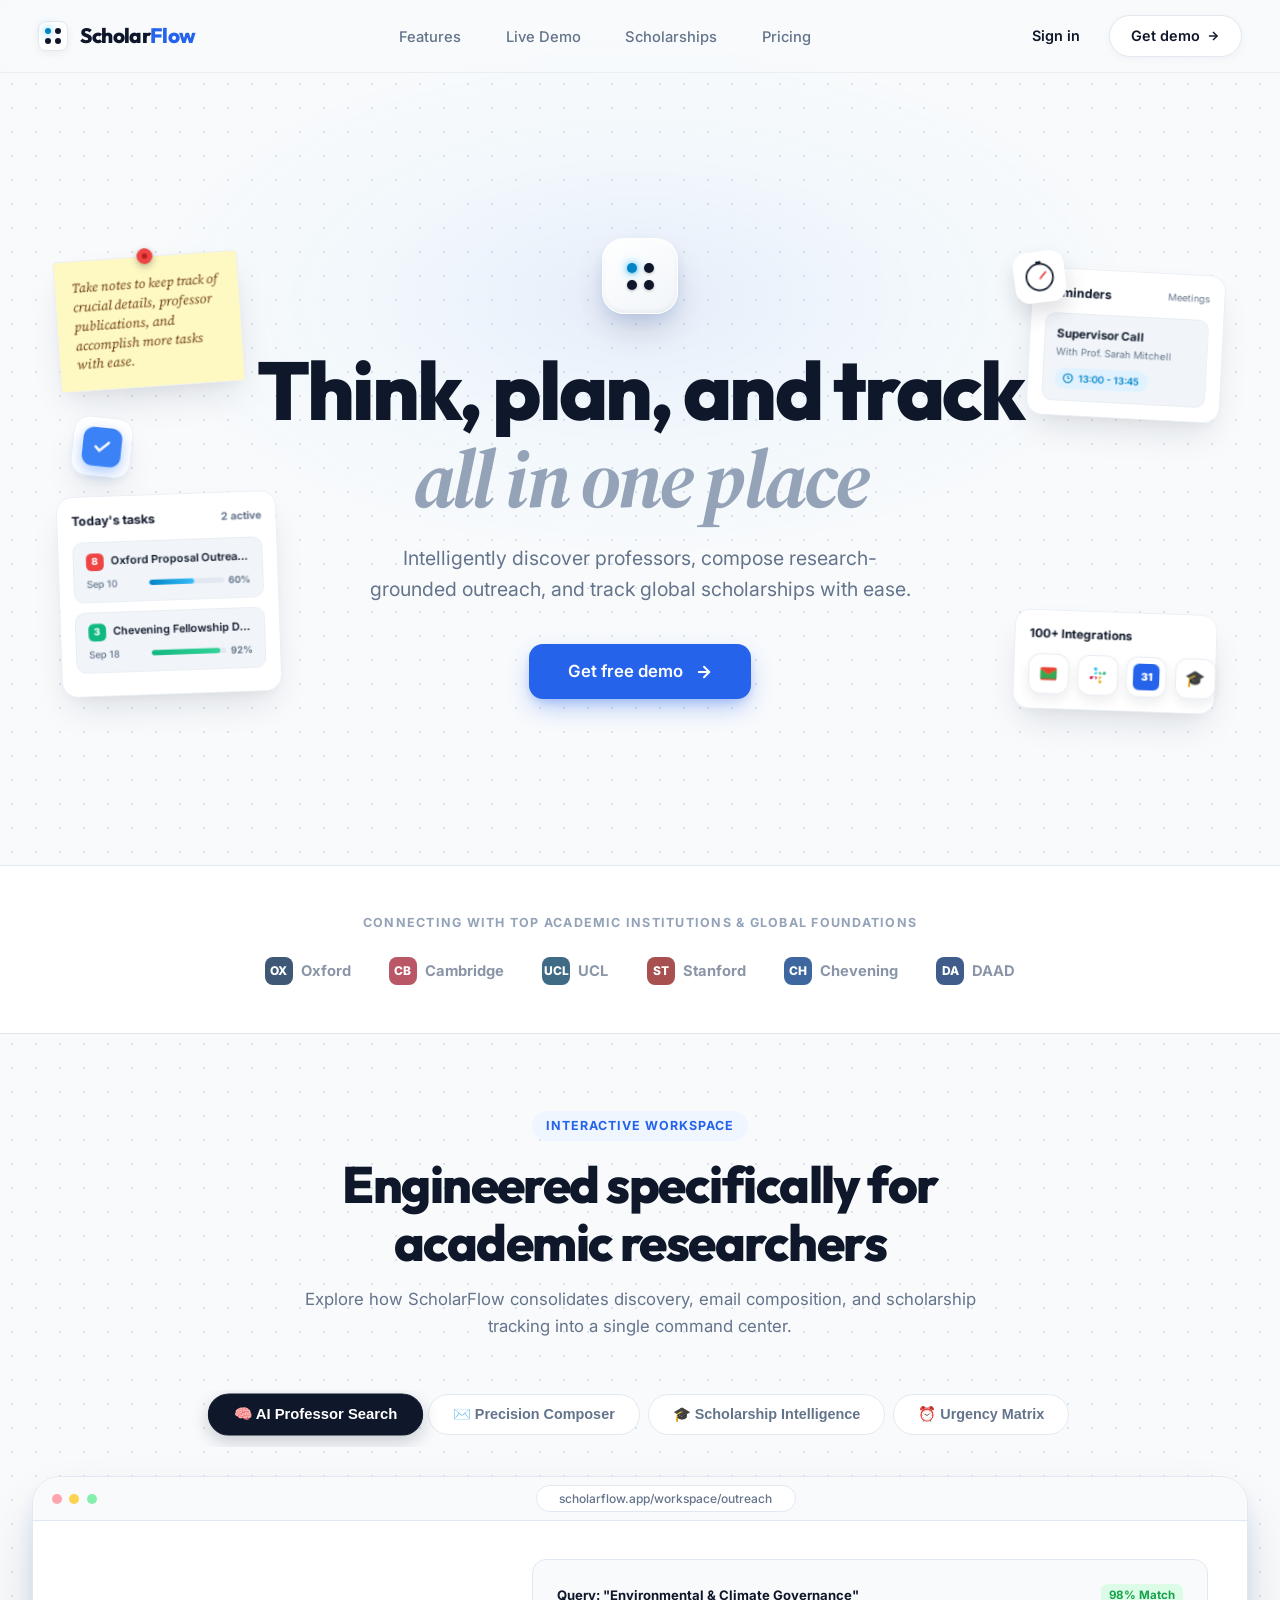
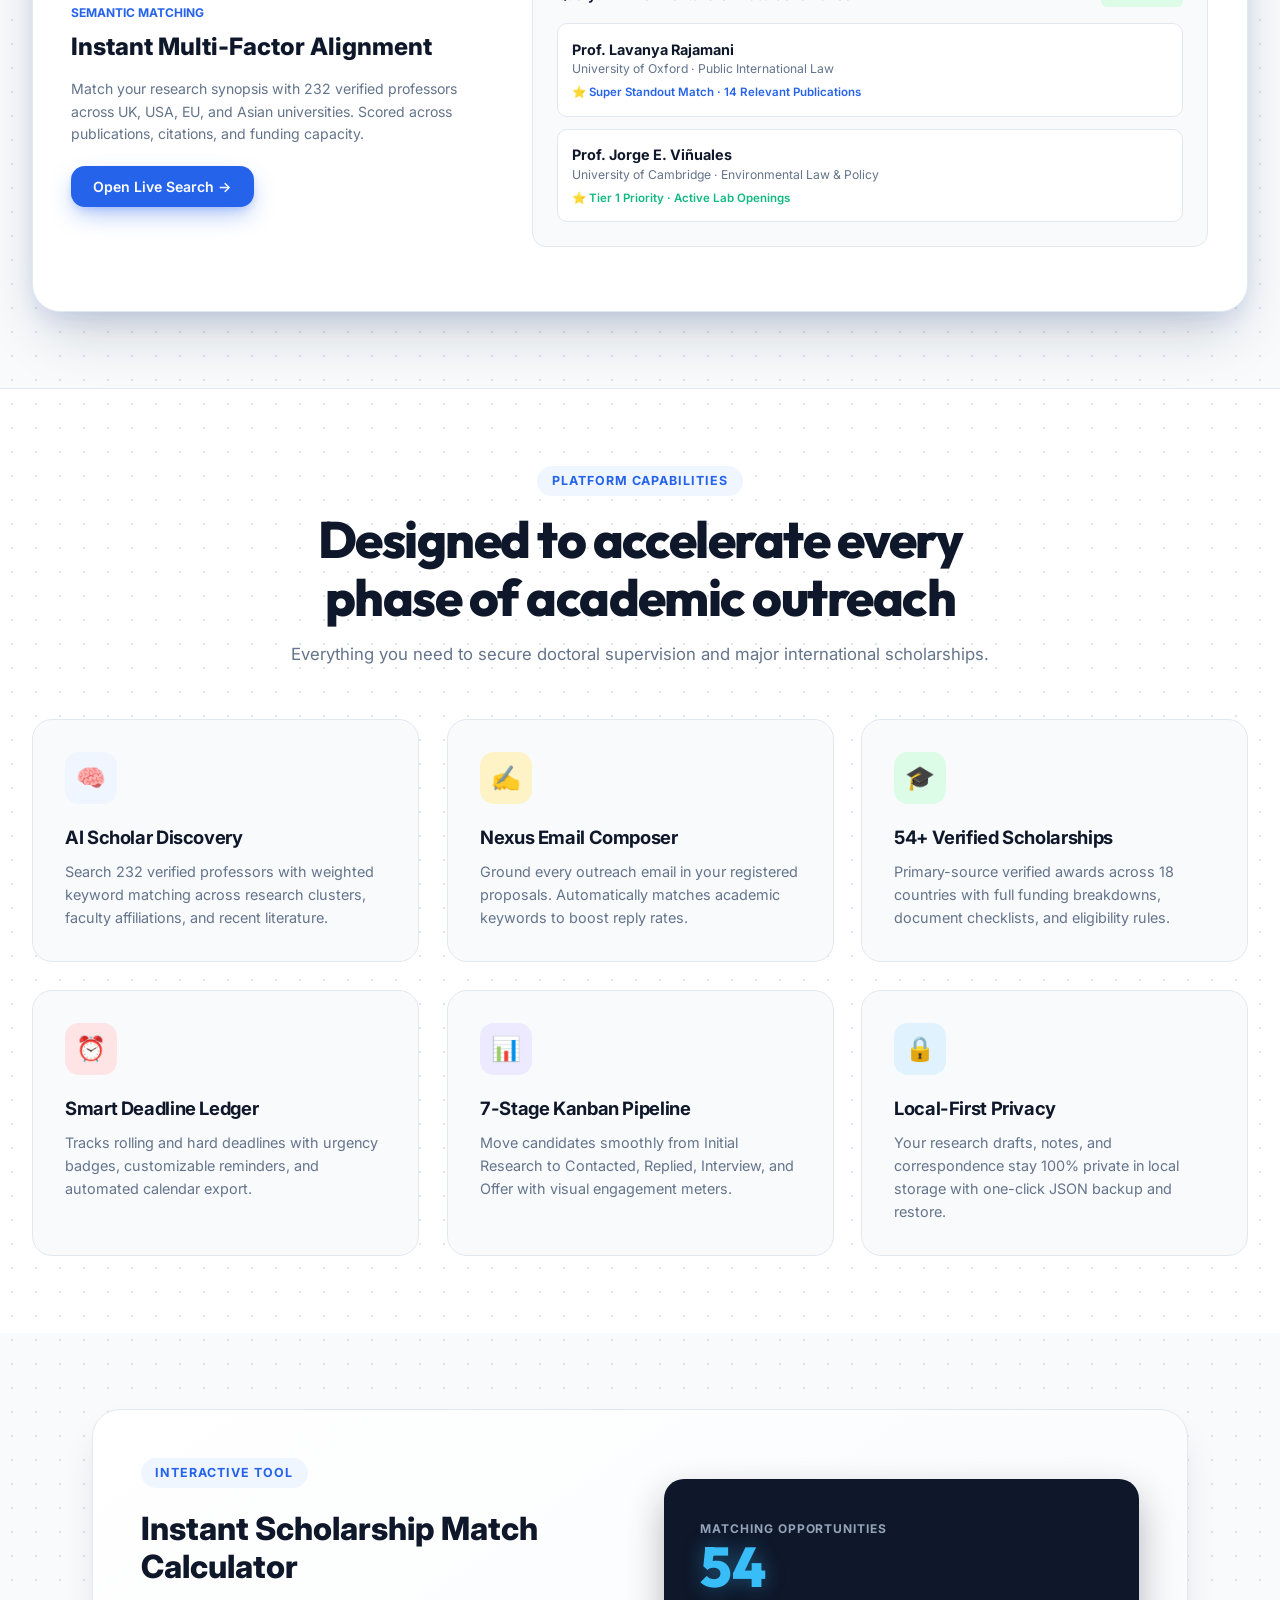
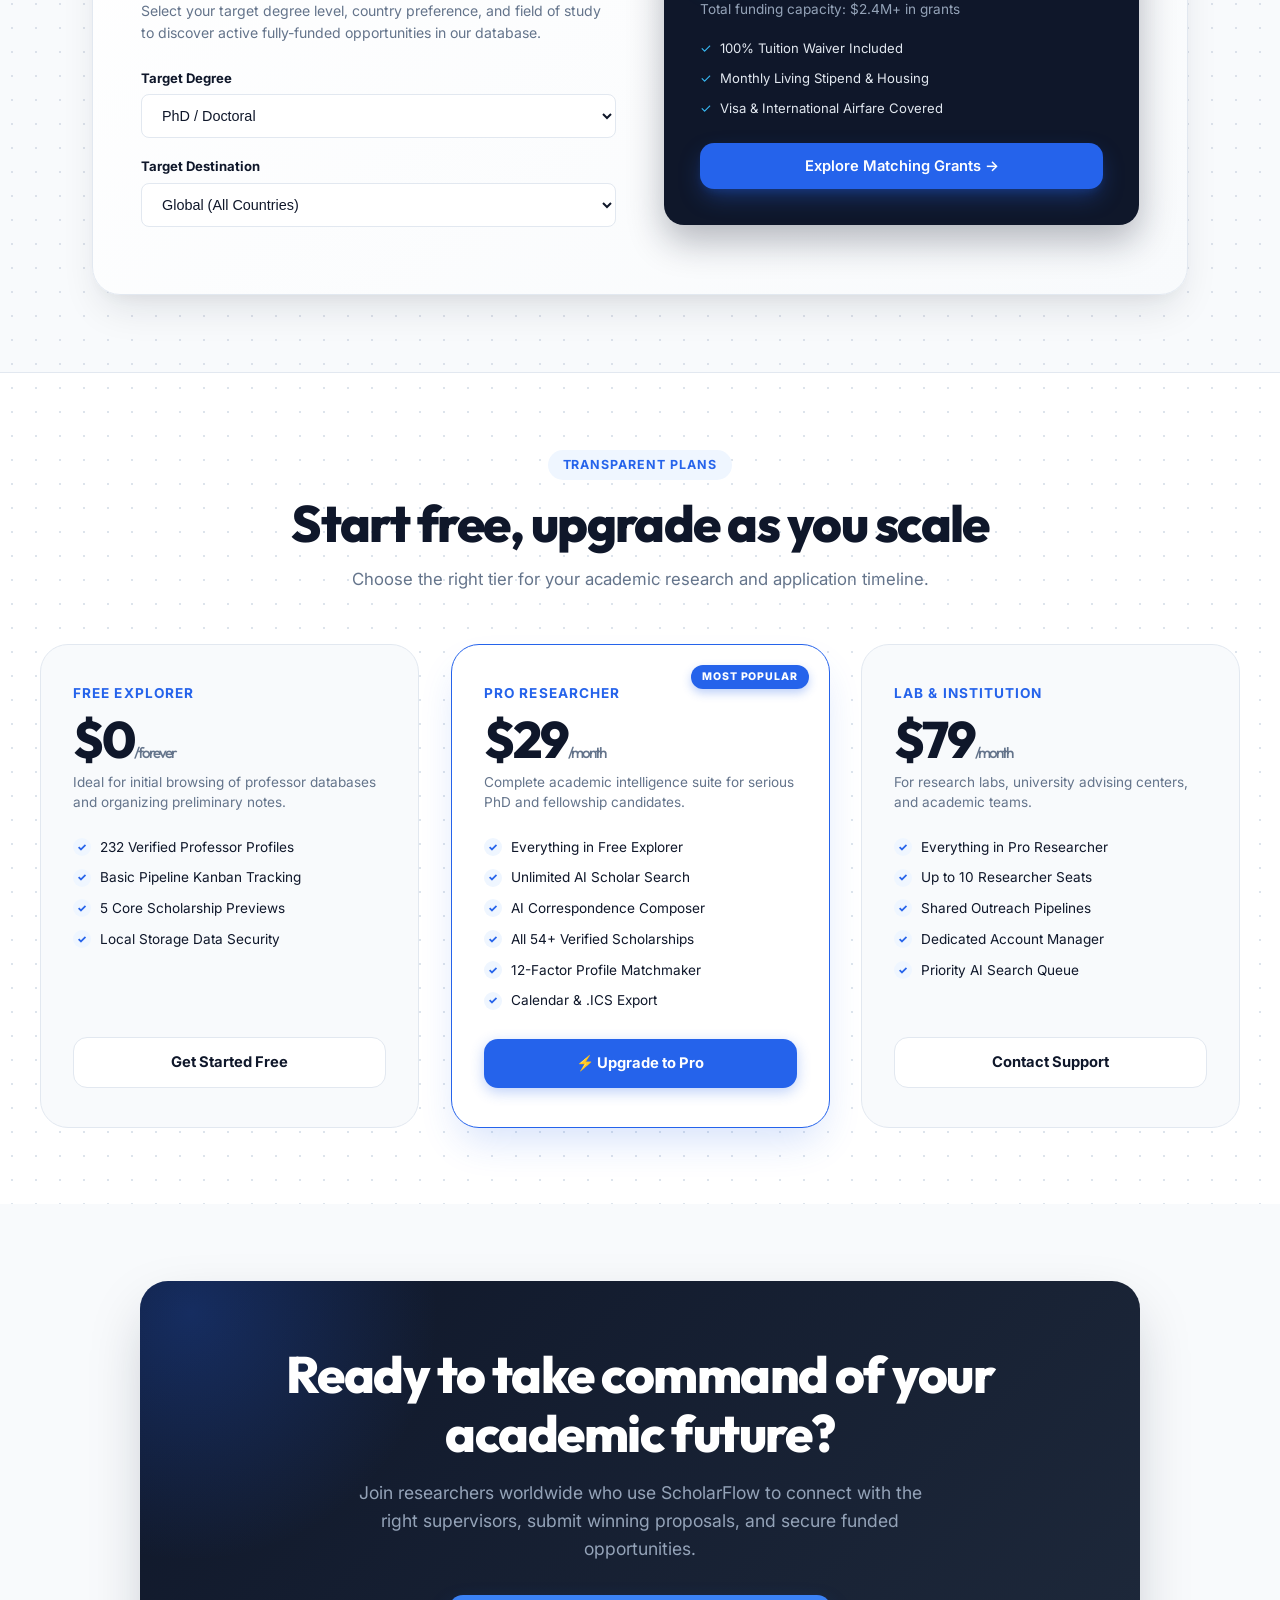
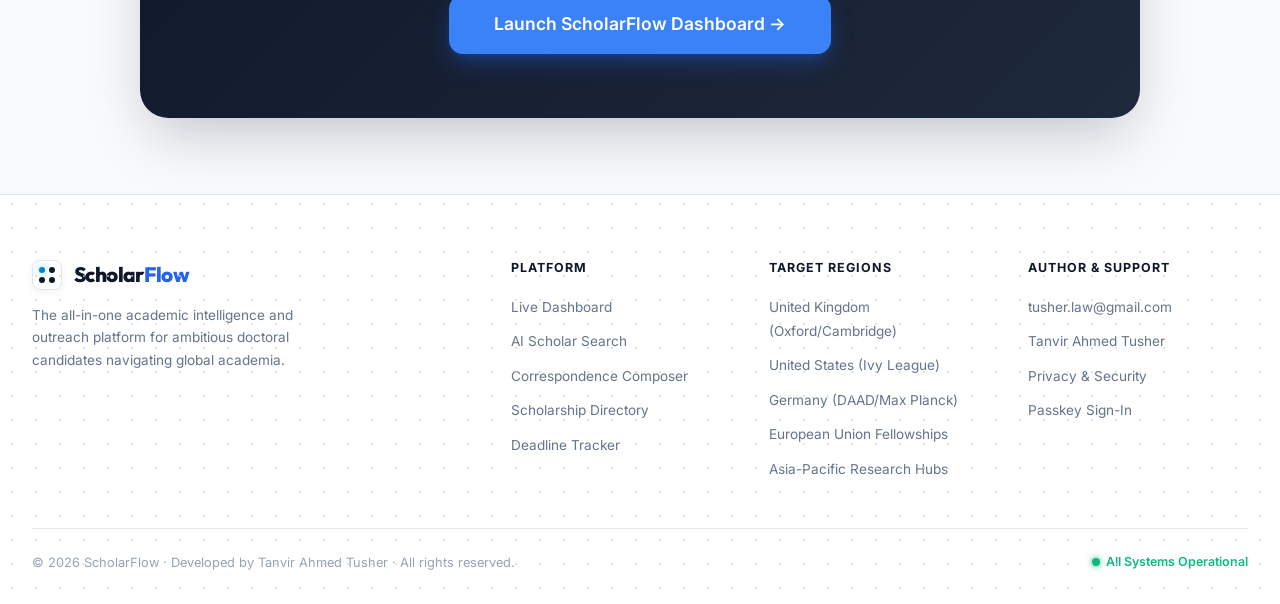
==== commit d5f04a70: "Add files via upload" ====
--- a/landing.html
+++ b/landing.html
@@ -2,7 +2,7 @@
 <html lang="en">
 <head>
   <meta charset="UTF-8">
-  <meta name="viewport" content="width=device-width, initial-scale=1.0, maximum-scale=5.0">
+  <meta name="viewport" content="width=device-width, initial-scale=1.0, maximum-scale=5.0, viewport-fit=cover">
   <title>ScholarFlow — Think, Plan, and Track Academic Outreach</title>
   <meta name="description" content="Intelligently discover professors, compose research-grounded outreach, track 54+ global scholarships, and manage PhD application deadlines in one cohesive ecosystem.">
   <meta name="theme-color" content="#2563EB">
@@ -17,7 +17,7 @@
 
   <style>
     /* ==========================================================================
-       CHRONOTASK-INSPIRED SCHOLARFLOW DESIGN SYSTEM
+       CHRONOTASK-INSPIRED 3D INTERACTIVE DESIGN SYSTEM
        ========================================================================== */
     *, *::before, *::after {
       box-sizing: border-box;
@@ -26,16 +26,14 @@
     }
 
     :root {
-      /* Brand Colorways (Crisp Modern Blue & Indigo with Warm Accents) */
       --primary: #2563EB;
       --primary-hover: #1D4ED8;
       --primary-light: #EFF6FF;
-      --primary-glow: rgba(37, 99, 235, 0.28);
+      --primary-glow: rgba(37, 99, 235, 0.35);
       --cyan-dot: #0284C7;
       --cyan-bright: #38BDF8;
 
       --bg: #F8FAFC;
-      --bg-grid: #E2E8F0;
       --surface: #FFFFFF;
       --surface-subtle: #F1F5F9;
       --surface-hover: #F8FAFC;
@@ -61,7 +59,7 @@
       --shadow-sm: 0 2px 8px rgba(15, 23, 42, 0.04);
       --shadow-card: 0 10px 30px -5px rgba(15, 23, 42, 0.08), 0 4px 12px -2px rgba(15, 23, 42, 0.03);
       --shadow-float: 0 20px 40px -10px rgba(15, 23, 42, 0.12), 0 8px 16px -4px rgba(15, 23, 42, 0.04);
-      --shadow-3d: 0 16px 32px -8px rgba(37, 99, 235, 0.2), 0 8px 16px -4px rgba(15, 23, 42, 0.08);
+      --shadow-3d-deep: 0 28px 60px -12px rgba(15, 23, 42, 0.2), 0 12px 24px -6px rgba(37, 99, 235, 0.15);
 
       --radius-sm: 8px;
       --radius-md: 14px;
@@ -76,6 +74,7 @@
 
     html {
       scroll-behavior: smooth;
+      -webkit-text-size-adjust: 100%;
     }
 
     body {
@@ -86,6 +85,7 @@
       -webkit-font-smoothing: antialiased;
       overflow-x: hidden;
       position: relative;
+      perspective: 1200px;
     }
 
     /* Subtle Dot Matrix Canvas */
@@ -102,24 +102,81 @@
     /* Ambient Soft Radial Lighting */
     .ambient-glow {
       position: absolute;
-      top: 50px;
+      top: 40px;
       left: 50%;
       transform: translateX(-50%);
-      width: 900px;
+      width: min(1000px, 90vw);
       height: 520px;
-      background: radial-gradient(ellipse at center, rgba(37, 99, 235, 0.06) 0%, rgba(56, 189, 248, 0.03) 40%, transparent 70%);
+      background: radial-gradient(ellipse at center, rgba(37, 99, 235, 0.08) 0%, rgba(56, 189, 248, 0.03) 40%, transparent 70%);
       pointer-events: none;
       z-index: 0;
+      animation: ambientPulse 8s ease-in-out infinite alternate;
+    }
+
+    @keyframes ambientPulse {
+      0% { transform: translateX(-50%) scale(1); opacity: 0.7; }
+      100% { transform: translateX(-50%) scale(1.1); opacity: 1; }
     }
 
     /* ==========================================================================
-       TOP NAVIGATION BAR
+       3D TILT & ZOOM INTERACTIVE UTILITIES
+       ========================================================================== */
+    .tilt-3d {
+      transform-style: preserve-3d;
+      transition: transform 0.2s cubic-bezier(0.16, 1, 0.3, 1), box-shadow 0.2s ease;
+      will-change: transform;
+      position: relative;
+    }
+
+    .tilt-3d::after {
+      content: '';
+      position: absolute;
+      inset: 0;
+      border-radius: inherit;
+      background: radial-gradient(circle at 50% 50%, rgba(255, 255, 255, 0.35) 0%, transparent 60%);
+      opacity: 0;
+      transition: opacity 0.3s ease;
+      pointer-events: none;
+      z-index: 10;
+    }
+
+    .tilt-3d:hover::after {
+      opacity: 1;
+    }
+
+    /* Scroll 3D Reveal Animations */
+    .reveal-3d {
+      opacity: 0;
+      transform: perspective(1000px) translateY(40px) scale(0.95) rotateX(4deg);
+      transition: opacity 0.7s cubic-bezier(0.16, 1, 0.3, 1), transform 0.7s cubic-bezier(0.16, 1, 0.3, 1);
+      will-change: opacity, transform;
+    }
+
+    .reveal-3d.in-view {
+      opacity: 1;
+      transform: perspective(1000px) translateY(0) scale(1) rotateX(0deg);
+    }
+
+    /* Zoom in keyframe on load */
+    @keyframes zoomInScale {
+      from {
+        opacity: 0;
+        transform: scale(0.9) translateY(24px);
+      }
+      to {
+        opacity: 1;
+        transform: scale(1) translateY(0);
+      }
+    }
+
+    /* ==========================================================================
+       TOP NAVIGATION BAR & MOBILE DRAWER
        ========================================================================== */
     .landing-nav {
       position: sticky;
       top: 0;
       z-index: 100;
-      background: rgba(248, 250, 252, 0.88);
+      background: rgba(248, 250, 252, 0.9);
       backdrop-filter: blur(16px) saturate(180%);
       -webkit-backdrop-filter: blur(16px) saturate(180%);
       border-bottom: 1px solid rgba(226, 232, 240, 0.7);
@@ -127,10 +184,10 @@
     }
 
     .nav-container {
-      max-width: 1280px;
+      max-width: 1400px;
       margin: 0 auto;
-      padding: 0 2rem;
-      height: 76px;
+      padding: 0 clamp(1rem, 3vw, 2.5rem);
+      height: clamp(64px, 8vh, 76px);
       display: flex;
       align-items: center;
       justify-content: space-between;
@@ -142,9 +199,13 @@
       gap: 0.75rem;
       text-decoration: none;
       color: var(--text-main);
-    }
-
-    /* 4-dot geometric logo */
+      transition: transform 0.3s ease;
+    }
+
+    .nav-brand:hover {
+      transform: scale(1.03);
+    }
+
     .brand-icon-matrix {
       display: grid;
       grid-template-columns: repeat(2, 6px);
@@ -154,6 +215,12 @@
       border-radius: 8px;
       box-shadow: 0 2px 8px rgba(15, 23, 42, 0.06);
       border: 1px solid var(--border);
+      transition: transform 0.3s cubic-bezier(0.16, 1, 0.3, 1), box-shadow 0.3s ease;
+    }
+
+    .nav-brand:hover .brand-icon-matrix {
+      transform: rotate(-10deg) scale(1.1);
+      box-shadow: 0 4px 14px var(--primary-glow);
     }
 
     .matrix-dot {
@@ -165,12 +232,18 @@
 
     .matrix-dot.active {
       background: #0284C7;
-      box-shadow: 0 0 6px #38BDF8;
+      box-shadow: 0 0 8px #38BDF8;
+      animation: pulseActiveDot 2s infinite;
+    }
+
+    @keyframes pulseActiveDot {
+      0%, 100% { transform: scale(1); box-shadow: 0 0 6px #38BDF8; }
+      50% { transform: scale(1.3); box-shadow: 0 0 12px #38BDF8; }
     }
 
     .brand-text {
       font-family: var(--font-display);
-      font-size: 1.25rem;
+      font-size: clamp(1.15rem, 2vw, 1.3rem);
       font-weight: 800;
       letter-spacing: -0.03em;
       color: var(--text-main);
@@ -183,7 +256,7 @@
     .nav-menu {
       display: flex;
       align-items: center;
-      gap: 2rem;
+      gap: clamp(1rem, 2vw, 2rem);
       list-style: none;
     }
 
@@ -192,23 +265,26 @@
       font-weight: 500;
       color: var(--text-muted);
       text-decoration: none;
-      transition: color 0.2s ease;
+      transition: all 0.2s ease;
+      padding: 0.4rem 0.6rem;
+      border-radius: 8px;
       position: relative;
-      padding: 0.4rem 0;
     }
 
     .nav-link:hover {
-      color: var(--text-main);
+      color: var(--primary);
+      background: var(--primary-light);
+      transform: translateY(-1px);
     }
 
     .nav-actions {
       display: flex;
       align-items: center;
-      gap: 1rem;
+      gap: 0.75rem;
     }
 
     .nav-signin-btn {
-      font-size: 0.92rem;
+      font-size: 0.9rem;
       font-weight: 600;
       color: var(--text-main);
       text-decoration: none;
@@ -219,6 +295,8 @@
 
     .nav-signin-btn:hover {
       background: var(--surface-subtle);
+      color: var(--primary);
+      transform: translateY(-1px);
     }
 
     .nav-cta-btn {
@@ -227,35 +305,97 @@
       color: var(--text-main);
       background: var(--surface);
       border: 1.5px solid var(--border);
-      padding: 0.6rem 1.4rem;
+      padding: 0.55rem 1.3rem;
       border-radius: var(--radius-full);
       text-decoration: none;
       box-shadow: var(--shadow-sm);
       transition: all 0.25s cubic-bezier(0.16, 1, 0.3, 1);
+      display: inline-flex;
+      align-items: center;
+      gap: 0.35rem;
     }
 
     .nav-cta-btn:hover {
-      border-color: var(--text-main);
-      transform: translateY(-1px);
-      box-shadow: 0 4px 14px rgba(15, 23, 42, 0.08);
+      border-color: var(--primary);
+      color: var(--primary);
+      background: var(--primary-light);
+      transform: translateY(-2px) scale(1.02);
+      box-shadow: 0 6px 18px var(--primary-glow);
+    }
+
+    .mobile-menu-toggle {
+      display: none;
+      background: none;
+      border: none;
+      width: 40px;
+      height: 40px;
+      border-radius: 8px;
+      cursor: pointer;
+      align-items: center;
+      justify-content: center;
+      color: var(--text-main);
+    }
+
+    .mobile-nav-drawer {
+      position: fixed;
+      top: 64px;
+      left: 0;
+      right: 0;
+      background: rgba(255, 255, 255, 0.96);
+      backdrop-filter: blur(20px);
+      -webkit-backdrop-filter: blur(20px);
+      border-bottom: 1px solid var(--border);
+      padding: 1.5rem;
+      display: flex;
+      flex-direction: column;
+      gap: 1rem;
+      transform: translateY(-120%);
+      opacity: 0;
+      visibility: hidden;
+      transition: all 0.35s cubic-bezier(0.16, 1, 0.3, 1);
+      z-index: 99;
+      box-shadow: 0 20px 40px rgba(15, 23, 42, 0.1);
+    }
+
+    .mobile-nav-drawer.open {
+      transform: translateY(0);
+      opacity: 1;
+      visibility: visible;
+    }
+
+    .mobile-nav-link {
+      font-size: 1.05rem;
+      font-weight: 600;
+      color: var(--text-main);
+      text-decoration: none;
+      padding: 0.6rem 0;
+      border-bottom: 1px solid rgba(226, 232, 240, 0.5);
+    }
+
+    .mobile-nav-actions {
+      display: flex;
+      flex-direction: column;
+      gap: 0.75rem;
+      margin-top: 0.5rem;
     }
 
     /* ==========================================================================
-       HERO SECTION (CHRONOTASK-ALIGNED HERO WITH FLOATING 3D WIDGETS)
+       HERO SECTION WITH 3D SPATIAL CANVAS
        ========================================================================== */
     .hero-section {
       position: relative;
-      padding: 4rem 1.5rem 6rem;
-      min-height: 860px;
+      padding: clamp(2.5rem, 6vw, 5rem) clamp(1rem, 3vw, 2rem) clamp(3rem, 6vw, 6rem);
+      min-height: clamp(660px, 88vh, 940px);
       display: flex;
       align-items: center;
       justify-content: center;
       z-index: 1;
       overflow: visible;
+      perspective: 1200px;
     }
 
     .hero-canvas {
-      max-width: 1240px;
+      max-width: 1320px;
       width: 100%;
       margin: 0 auto;
       position: relative;
@@ -263,31 +403,51 @@
       display: flex;
       flex-direction: column;
       align-items: center;
-    }
-
-    /* 3D Center App Tile */
+      transform-style: preserve-3d;
+      animation: zoomInScale 0.8s cubic-bezier(0.16, 1, 0.3, 1) both;
+    }
+
+    /* 3D Center App Tile with 360 Spin on Click */
     .hero-3d-tile {
-      width: 72px;
-      height: 72px;
+      width: clamp(58px, 8vw, 76px);
+      height: clamp(58px, 8vw, 76px);
       background: linear-gradient(145deg, #FFFFFF, #F1F5F9);
-      border-radius: 20px;
+      border-radius: clamp(16px, 2vw, 22px);
       box-shadow: 
-        0 14px 28px -6px rgba(15, 23, 42, 0.14),
-        0 6px 12px -2px rgba(15, 23, 42, 0.06),
-        inset 0 1px 2px rgba(255, 255, 255, 0.9),
+        0 18px 36px -6px rgba(15, 23, 42, 0.18),
+        0 8px 16px -2px rgba(37, 99, 235, 0.12),
+        inset 0 1px 2px rgba(255, 255, 255, 0.95),
         inset 0 -2px 4px rgba(0, 0, 0, 0.05);
       border: 1px solid rgba(255, 255, 255, 0.8);
       display: flex;
       align-items: center;
       justify-content: center;
-      margin-bottom: 2rem;
+      margin-bottom: clamp(1.2rem, 3vw, 2rem);
+      cursor: pointer;
+      position: relative;
+      transform-style: preserve-3d;
+      transition: transform 0.5s cubic-bezier(0.16, 1, 0.3, 1), box-shadow 0.3s ease;
       animation: floatCenterTile 5s ease-in-out infinite;
-      position: relative;
+    }
+
+    .hero-3d-tile:hover {
+      transform: translateY(-8px) scale(1.12) rotateX(10deg) rotateY(-10deg);
+      box-shadow: 0 24px 48px -6px rgba(37, 99, 235, 0.3);
+    }
+
+    .hero-3d-tile.flipped {
+      animation: spinDice3D 0.8s cubic-bezier(0.16, 1, 0.3, 1) forwards;
+    }
+
+    @keyframes spinDice3D {
+      0% { transform: scale(1) rotateY(0deg) rotateX(0deg); }
+      50% { transform: scale(1.25) rotateY(180deg) rotateX(20deg) translateY(-20px); }
+      100% { transform: scale(1) rotateY(360deg) rotateX(0deg); }
     }
 
     @keyframes floatCenterTile {
       0%, 100% { transform: translateY(0) scale(1); }
-      50% { transform: translateY(-8px) scale(1.02); }
+      50% { transform: translateY(-10px) scale(1.03); }
     }
 
     .hero-3d-matrix {
@@ -301,7 +461,7 @@
       height: 10px;
       border-radius: 50%;
       background: #0F172A;
-      box-shadow: 0 1px 3px rgba(0,0,0,0.2);
+      box-shadow: 0 1px 3px rgba(0,0,0,0.25);
     }
 
     .hero-3d-matrix .dot.active {
@@ -312,17 +472,19 @@
     /* Hero Typography */
     .hero-headline {
       font-family: var(--font-display);
-      font-size: clamp(2.8rem, 6.5vw, 5.2rem);
+      font-size: clamp(2.4rem, 6.4vw, 5.2rem);
       font-weight: 800;
       line-height: 1.08;
       letter-spacing: -0.035em;
-      margin-bottom: 1.5rem;
-      max-width: 880px;
+      margin-bottom: 1.25rem;
+      max-width: 900px;
+      transform: translateZ(20px);
     }
 
     .hero-headline .title-dark {
       color: #0F172A;
       display: block;
+      transition: transform 0.3s ease;
     }
 
     .hero-headline .title-light {
@@ -334,71 +496,98 @@
     }
 
     .hero-description {
-      font-size: clamp(1.05rem, 2vw, 1.25rem);
+      font-size: clamp(0.98rem, 1.8vw, 1.22rem);
       color: var(--text-muted);
-      max-width: 580px;
-      margin: 0 auto 2.5rem;
+      max-width: 560px;
+      margin: 0 auto clamp(1.75rem, 3vw, 2.5rem);
       line-height: 1.6;
-      font-weight: 400;
+      padding: 0 0.5rem;
+      transform: translateZ(10px);
     }
 
     .hero-cta-btn {
       display: inline-flex;
       align-items: center;
+      justify-content: center;
       gap: 0.75rem;
       background: #2563EB;
       color: #FFFFFF;
-      font-size: 1.05rem;
+      font-size: clamp(0.95rem, 1.5vw, 1.05rem);
       font-weight: 600;
-      padding: 0.95rem 2.4rem;
+      padding: clamp(0.85rem, 1.5vw, 0.95rem) clamp(1.8rem, 3vw, 2.4rem);
       border-radius: var(--radius-md);
       text-decoration: none;
       box-shadow: 0 10px 24px -4px rgba(37, 99, 235, 0.4), 0 4px 8px -2px rgba(37, 99, 235, 0.2);
       transition: all 0.3s cubic-bezier(0.16, 1, 0.3, 1);
       position: relative;
       overflow: hidden;
+      transform: translateZ(30px);
+    }
+
+    .hero-cta-btn::before {
+      content: '';
+      position: absolute;
+      top: 0;
+      left: -100%;
+      width: 100%;
+      height: 100%;
+      background: linear-gradient(90deg, transparent, rgba(255, 255, 255, 0.25), transparent);
+      transition: left 0.6s ease;
+    }
+
+    .hero-cta-btn:hover::before {
+      left: 100%;
     }
 
     .hero-cta-btn:hover {
       background: #1D4ED8;
-      transform: translateY(-2px);
-      box-shadow: 0 16px 32px -4px rgba(37, 99, 235, 0.5), 0 6px 12px -2px rgba(37, 99, 235, 0.3);
+      transform: translateZ(40px) translateY(-3px) scale(1.03);
+      box-shadow: 0 18px 36px -4px rgba(37, 99, 235, 0.55), 0 0 20px rgba(56, 189, 248, 0.4);
     }
 
     .hero-cta-btn:active {
-      transform: translateY(0) scale(0.98);
+      transform: translateZ(30px) translateY(0) scale(0.98);
     }
 
     /* ==========================================================================
-       SURROUNDING FLOATING CARDS (Direct ChronoTask Inspiration)
+       SURROUNDING FLOATING 3D CARDS (DESKTOP & TABLETS)
        ========================================================================== */
-
-    /* 1. TOP-LEFT: Yellow Sticky Note with Pushpin */
+    .float-card-common {
+      position: absolute;
+      background: #FFFFFF;
+      border: 1px solid var(--border-card);
+      box-shadow: var(--shadow-float);
+      z-index: 3;
+      transform-style: preserve-3d;
+      transition: transform 0.35s cubic-bezier(0.16, 1, 0.3, 1), box-shadow 0.35s ease, filter 0.35s ease;
+      cursor: pointer;
+    }
+
+    .float-card-common:hover {
+      z-index: 20;
+      box-shadow: var(--shadow-3d-deep);
+      filter: drop-shadow(0 0 16px rgba(37, 99, 235, 0.12));
+    }
+
+    /* 1. TOP-LEFT: Yellow Sticky Note */
     .float-widget-sticky {
-      position: absolute;
       top: 2%;
       left: 1%;
-      width: 250px;
+      width: 245px;
       background: #FEF9C3;
       padding: 1.6rem 1.4rem 1.4rem;
       border-radius: 4px;
-      box-shadow: 
-        0 14px 28px rgba(15, 23, 42, 0.08),
-        0 4px 10px rgba(15, 23, 42, 0.04);
-      transform: rotate(-5deg);
-      z-index: 2;
-      transition: transform 0.4s cubic-bezier(0.16, 1, 0.3, 1);
+      transform: rotate(-5deg) translateZ(20px);
       animation: floatSticky 7s ease-in-out infinite;
     }
 
     .float-widget-sticky:hover {
-      transform: rotate(0deg) scale(1.05);
-      z-index: 10;
+      transform: rotate(0deg) scale(1.08) translateZ(40px) !important;
     }
 
     @keyframes floatSticky {
-      0%, 100% { transform: translateY(0) rotate(-5deg); }
-      50% { transform: translateY(-10px) rotate(-3deg); }
+      0%, 100% { transform: translateY(0) rotate(-5deg) translateZ(20px); }
+      50% { transform: translateY(-12px) rotate(-3deg) translateZ(25px); }
     }
 
     .pushpin-icon {
@@ -410,7 +599,12 @@
       height: 18px;
       background: #EF4444;
       border-radius: 50%;
-      box-shadow: 0 3px 6px rgba(0,0,0,0.25), inset 0 2px 2px rgba(255,255,255,0.4);
+      box-shadow: 0 3px 8px rgba(0,0,0,0.3);
+      transition: transform 0.3s ease;
+    }
+
+    .float-widget-sticky:hover .pushpin-icon {
+      transform: translateX(-50%) translateY(-2px) scale(1.15);
     }
 
     .pushpin-icon::after {
@@ -428,7 +622,7 @@
     .sticky-note-text {
       font-family: var(--font-serif);
       font-style: italic;
-      font-size: 0.95rem;
+      font-size: 0.94rem;
       line-height: 1.45;
       color: #713F12;
       text-align: left;
@@ -436,27 +630,25 @@
 
     /* 2. MIDDLE-LEFT: Checkmark 3D Tile */
     .float-widget-check {
-      position: absolute;
-      top: 36%;
-      left: 4%;
-      width: 80px;
-      height: 80px;
-      background: #FFFFFF;
+      top: 38%;
+      left: 3%;
+      width: 78px;
+      height: 78px;
       border-radius: 18px;
-      box-shadow: 
-        0 16px 32px rgba(15, 23, 42, 0.09),
-        0 4px 10px rgba(15, 23, 42, 0.04);
       display: flex;
       align-items: center;
       justify-content: center;
-      transform: rotate(6deg);
-      z-index: 2;
+      transform: rotate(6deg) translateZ(15px);
       animation: floatCheck 6.5s ease-in-out infinite 1s;
     }
 
+    .float-widget-check:hover {
+      transform: rotate(0deg) scale(1.15) translateZ(45px) !important;
+    }
+
     @keyframes floatCheck {
-      0%, 100% { transform: translateY(0) rotate(6deg); }
-      50% { transform: translateY(-12px) rotate(8deg); }
+      0%, 100% { transform: translateY(0) rotate(6deg) translateZ(15px); }
+      50% { transform: translateY(-14px) rotate(9deg) translateZ(30px); }
     }
 
     .check-inner-box {
@@ -468,40 +660,40 @@
       align-items: center;
       justify-content: center;
       color: #FFFFFF;
-      box-shadow: 0 6px 14px rgba(59, 130, 246, 0.4);
-    }
-
-    /* 3. BOTTOM-LEFT: Today's Tasks / Outreach Card */
+      box-shadow: 0 6px 16px rgba(59, 130, 246, 0.45);
+      transition: transform 0.3s cubic-bezier(0.16, 1, 0.3, 1);
+    }
+
+    .float-widget-check:hover .check-inner-box {
+      transform: scale(1.1) rotate(6deg);
+    }
+
+    /* 3. BOTTOM-LEFT: Today's Tasks */
     .float-widget-tasks {
-      position: absolute;
-      bottom: -4%;
-      left: 2%;
-      width: 290px;
-      background: #FFFFFF;
+      bottom: -2%;
+      left: 1%;
+      width: 285px;
       border-radius: 18px;
       padding: 1.25rem 1.4rem;
-      box-shadow: var(--shadow-float);
-      border: 1px solid var(--border-card);
       text-align: left;
-      z-index: 3;
-      transform: rotate(-2deg);
+      transform: rotate(-2deg) translateZ(25px);
       animation: floatTasks 8s ease-in-out infinite 0.5s;
     }
 
     .float-widget-tasks:hover {
-      transform: rotate(0deg) scale(1.03);
+      transform: rotate(0deg) scale(1.06) translateZ(50px) !important;
     }
 
     @keyframes floatTasks {
-      0%, 100% { transform: translateY(0) rotate(-2deg); }
-      50% { transform: translateY(-10px) rotate(-1deg); }
+      0%, 100% { transform: translateY(0) rotate(-2deg) translateZ(25px); }
+      50% { transform: translateY(-12px) rotate(-1deg) translateZ(35px); }
     }
 
     .tab-folder-header {
       font-size: 0.88rem;
       font-weight: 700;
       color: var(--text-main);
-      margin-bottom: 0.9rem;
+      margin-bottom: 0.85rem;
       display: flex;
       align-items: center;
       justify-content: space-between;
@@ -513,10 +705,12 @@
       padding: 0.75rem 0.85rem;
       margin-bottom: 0.65rem;
       border: 1px solid rgba(226, 232, 240, 0.6);
-    }
-
-    .task-item-row:last-child {
-      margin-bottom: 0;
+      transition: transform 0.2s ease, background 0.2s ease;
+    }
+
+    .task-item-row:hover {
+      background: #EFF6FF;
+      transform: translateX(3px);
     }
 
     .task-title-wrap {
@@ -565,7 +759,7 @@
 
     .task-progress-bar-wrap {
       width: 85px;
-      height: 5px;
+      height: 6px;
       background: #E2E8F0;
       border-radius: 3px;
       overflow: hidden;
@@ -575,6 +769,7 @@
       height: 100%;
       border-radius: 3px;
       background: linear-gradient(90deg, #0284C7, #38BDF8);
+      transition: width 1s ease;
     }
 
     .task-percent-text {
@@ -584,53 +779,50 @@
       margin-left: 0.35rem;
     }
 
-    /* 4. TOP-RIGHT: Stopwatch & Reminders Tab Card */
+    /* 4. TOP-RIGHT: Stopwatch & Reminders */
     .float-widget-reminders {
-      position: absolute;
-      top: 4%;
-      right: 2%;
-      width: 260px;
-      background: #FFFFFF;
+      top: 5%;
+      right: 1%;
+      width: 255px;
       border-radius: 18px;
       padding: 1.25rem 1.4rem;
-      box-shadow: var(--shadow-float);
-      border: 1px solid var(--border-card);
       text-align: left;
-      transform: rotate(4deg);
-      z-index: 3;
+      transform: rotate(4deg) translateZ(20px);
       animation: floatReminders 7s ease-in-out infinite 1.5s;
     }
 
     .float-widget-reminders:hover {
-      transform: rotate(0deg) scale(1.03);
+      transform: rotate(0deg) scale(1.06) translateZ(45px) !important;
     }
 
     @keyframes floatReminders {
-      0%, 100% { transform: translateY(0) rotate(4deg); }
-      50% { transform: translateY(-12px) rotate(2deg); }
-    }
-
-    /* 3D Stopwatch Badge */
+      0%, 100% { transform: translateY(0) rotate(4deg) translateZ(20px); }
+      50% { transform: translateY(-14px) rotate(2deg) translateZ(30px); }
+    }
+
     .stopwatch-3d-tile {
       position: absolute;
       top: -18px;
-      left: -24px;
-      width: 60px;
-      height: 60px;
+      left: -22px;
+      width: 58px;
+      height: 58px;
       background: #FFFFFF;
       border-radius: 16px;
-      box-shadow: 
-        0 12px 24px rgba(15, 23, 42, 0.12),
-        0 2px 6px rgba(15, 23, 42, 0.06);
+      box-shadow: 0 12px 24px rgba(15, 23, 42, 0.14);
       display: flex;
       align-items: center;
       justify-content: center;
       transform: rotate(-10deg);
+      transition: transform 0.3s ease;
+    }
+
+    .float-widget-reminders:hover .stopwatch-3d-tile {
+      transform: rotate(0deg) scale(1.15);
     }
 
     .stopwatch-icon-wrap {
-      width: 34px;
-      height: 34px;
+      width: 32px;
+      height: 32px;
       border: 2px solid #0F172A;
       border-radius: 50%;
       position: relative;
@@ -642,21 +834,26 @@
     .stopwatch-icon-wrap::before {
       content: '';
       position: absolute;
-      top: -5px;
+      top: -4px;
       width: 6px;
-      height: 3px;
+      height: 2px;
       background: #0F172A;
-      border-radius: 2px;
     }
 
     .stopwatch-hand {
-      width: 1px;
-      height: 12px;
+      width: 1.5px;
+      height: 11px;
       background: #EF4444;
       position: absolute;
       top: 5px;
       transform-origin: bottom center;
       transform: rotate(45deg);
+      animation: tickTock 2s infinite linear;
+    }
+
+    @keyframes tickTock {
+      from { transform: rotate(0deg); }
+      to { transform: rotate(360deg); }
     }
 
     .reminders-category-tab {
@@ -675,7 +872,6 @@
     .reminders-sub {
       font-size: 0.68rem;
       color: var(--text-muted);
-      font-weight: 500;
     }
 
     .meeting-card-box {
@@ -689,7 +885,7 @@
       font-size: 0.82rem;
       font-weight: 700;
       color: var(--text-main);
-      margin-bottom: 0.2rem;
+      margin-bottom: 0.15rem;
     }
 
     .meeting-desc-sub {
@@ -710,69 +906,97 @@
       font-weight: 600;
     }
 
-    /* 5. BOTTOM-RIGHT: 100+ Integrations Card */
+    /* 5. BOTTOM-RIGHT: 100+ Integrations */
     .float-widget-integrations {
-      position: absolute;
-      bottom: -6%;
-      right: 3%;
-      width: 270px;
-      background: #FFFFFF;
+      bottom: -4%;
+      right: 1.5%;
+      width: 265px;
       border-radius: 18px;
-      padding: 1.2rem 1.4rem;
-      box-shadow: var(--shadow-float);
-      border: 1px solid var(--border-card);
+      padding: 1.15rem 1.35rem;
       text-align: left;
-      transform: rotate(2deg);
-      z-index: 3;
+      transform: rotate(2deg) translateZ(15px);
       animation: floatIntegrations 8.5s ease-in-out infinite 1s;
     }
 
     .float-widget-integrations:hover {
-      transform: rotate(0deg) scale(1.03);
+      transform: rotate(0deg) scale(1.06) translateZ(45px) !important;
     }
 
     @keyframes floatIntegrations {
-      0%, 100% { transform: translateY(0) rotate(2deg); }
-      50% { transform: translateY(-10px) rotate(0deg); }
+      0%, 100% { transform: translateY(0) rotate(2deg) translateZ(15px); }
+      50% { transform: translateY(-12px) rotate(0deg) translateZ(25px); }
     }
 
     .integrations-label {
       font-size: 0.85rem;
       font-weight: 700;
       color: var(--text-main);
-      margin-bottom: 0.85rem;
+      margin-bottom: 0.8rem;
     }
 
     .integrations-icons-grid {
       display: flex;
       align-items: center;
-      gap: 0.65rem;
+      gap: 0.6rem;
     }
 
     .app-icon-tile {
-      width: 48px;
-      height: 48px;
+      width: 46px;
+      height: 46px;
       border-radius: 14px;
       background: #FFFFFF;
-      box-shadow: 
-        0 8px 16px rgba(15, 23, 42, 0.08),
-        0 2px 4px rgba(15, 23, 42, 0.04);
+      box-shadow: 0 6px 14px rgba(15, 23, 42, 0.08);
       border: 1px solid rgba(226, 232, 240, 0.8);
       display: flex;
       align-items: center;
       justify-content: center;
-      transition: transform 0.2s ease;
+      transition: transform 0.25s cubic-bezier(0.16, 1, 0.3, 1), box-shadow 0.25s ease;
+      flex-shrink: 0;
     }
 
     .app-icon-tile:hover {
-      transform: translateY(-4px) scale(1.08);
+      transform: translateY(-5px) scale(1.15) rotate(4deg);
+      box-shadow: 0 10px 20px rgba(37, 99, 235, 0.2);
+    }
+
+    /* Mobile / Tablet Horizontal Carousel Container */
+    .mobile-cards-preview-strip {
+      display: none;
+      width: 100%;
+      margin-top: 2.5rem;
+      overflow-x: auto;
+      padding: 1rem 0.5rem 1.5rem;
+      gap: 1rem;
+      scroll-snap-type: x mandatory;
+      -webkit-overflow-scrolling: touch;
+      scrollbar-width: none;
+    }
+
+    .mobile-cards-preview-strip::-webkit-scrollbar {
+      display: none;
+    }
+
+    .mobile-preview-item {
+      flex: 0 0 260px;
+      scroll-snap-align: center;
+      background: #FFFFFF;
+      border-radius: 16px;
+      padding: 1.25rem;
+      border: 1px solid var(--border);
+      box-shadow: var(--shadow-card);
+      text-align: left;
+      transition: transform 0.3s ease;
+    }
+
+    .mobile-preview-item:active {
+      transform: scale(0.97);
     }
 
     /* ==========================================================================
-       SOCIAL PROOF / TRUSTED BY LOGO STRIP
+       PROOF SECTION / UNIVERSITY LOGOS
        ========================================================================== */
     .proof-section {
-      padding: 3rem 2rem;
+      padding: clamp(2rem, 4vw, 3rem) clamp(1rem, 3vw, 2rem);
       border-top: 1px solid var(--border);
       border-bottom: 1px solid var(--border);
       background: var(--surface);
@@ -792,33 +1016,33 @@
       text-transform: uppercase;
       letter-spacing: 0.1em;
       color: var(--text-light);
-      margin-bottom: 1.75rem;
+      margin-bottom: 1.5rem;
     }
 
     .proof-logos-wrap {
       display: flex;
       align-items: center;
       justify-content: center;
-      gap: 3rem;
+      gap: clamp(1.25rem, 3vw, 3rem);
       flex-wrap: wrap;
     }
 
     .uni-pill-logo {
       display: flex;
       align-items: center;
-      gap: 0.6rem;
-      font-size: 0.92rem;
+      gap: 0.5rem;
+      font-size: clamp(0.82rem, 1.5vw, 0.92rem);
       font-weight: 700;
       color: var(--text-muted);
       opacity: 0.75;
-      transition: all 0.2s ease;
-      cursor: default;
+      transition: all 0.25s ease;
+      cursor: pointer;
     }
 
     .uni-pill-logo:hover {
       opacity: 1;
       color: var(--text-main);
-      transform: translateY(-2px);
+      transform: translateY(-3px) scale(1.05);
     }
 
     .uni-badge-circle {
@@ -831,14 +1055,20 @@
       font-size: 0.75rem;
       font-weight: 800;
       color: #FFFFFF;
+      flex-shrink: 0;
+      transition: transform 0.3s ease;
+    }
+
+    .uni-pill-logo:hover .uni-badge-circle {
+      transform: rotate(10deg);
     }
 
     /* ==========================================================================
-       INTERACTIVE PRODUCT SHOWCASE SECTION
+       INTERACTIVE PRODUCT SHOWCASE SECTION WITH 3D TILT
        ========================================================================== */
     .showcase-section {
-      padding: 6rem 2rem;
-      max-width: 1240px;
+      padding: clamp(3.5rem, 6vw, 6rem) clamp(1rem, 3vw, 2rem);
+      max-width: 1320px;
       margin: 0 auto;
       position: relative;
       z-index: 2;
@@ -847,7 +1077,7 @@
     .section-header-center {
       text-align: center;
       max-width: 720px;
-      margin: 0 auto 3.5rem;
+      margin: 0 auto clamp(2rem, 4vw, 3.5rem);
     }
 
     .section-pill-badge {
@@ -862,37 +1092,43 @@
       letter-spacing: 0.08em;
       padding: 0.35rem 0.9rem;
       border-radius: var(--radius-full);
-      margin-bottom: 1rem;
+      margin-bottom: 0.85rem;
     }
 
     .section-title-large {
       font-family: var(--font-display);
-      font-size: clamp(2.2rem, 4vw, 3.2rem);
+      font-size: clamp(1.85rem, 4vw, 3.2rem);
       font-weight: 800;
       letter-spacing: -0.03em;
       color: var(--text-main);
       line-height: 1.15;
-      margin-bottom: 1rem;
+      margin-bottom: 0.85rem;
     }
 
     .section-desc-muted {
-      font-size: 1.05rem;
+      font-size: clamp(0.92rem, 1.6vw, 1.05rem);
       color: var(--text-muted);
       line-height: 1.6;
     }
 
-    /* Interactive Showcase Tabs */
     .showcase-tabs-nav {
       display: flex;
       align-items: center;
       justify-content: center;
       gap: 0.5rem;
-      margin-bottom: 2rem;
-      flex-wrap: wrap;
+      margin-bottom: 1.75rem;
+      overflow-x: auto;
+      padding: 0.25rem 0.5rem 0.75rem;
+      -webkit-overflow-scrolling: touch;
+      scrollbar-width: none;
+    }
+
+    .showcase-tabs-nav::-webkit-scrollbar {
+      display: none;
     }
 
     .showcase-tab-btn {
-      padding: 0.65rem 1.4rem;
+      padding: clamp(0.55rem, 1.2vw, 0.7rem) clamp(1.1rem, 2vw, 1.5rem);
       border-radius: var(--radius-full);
       background: var(--surface);
       border: 1.5px solid var(--border);
@@ -900,29 +1136,34 @@
       font-weight: 600;
       color: var(--text-muted);
       cursor: pointer;
-      transition: all 0.2s ease;
+      transition: all 0.25s cubic-bezier(0.16, 1, 0.3, 1);
+      white-space: nowrap;
+      flex-shrink: 0;
     }
 
     .showcase-tab-btn:hover {
-      border-color: var(--text-main);
-      color: var(--text-main);
+      border-color: var(--primary);
+      color: var(--primary);
+      transform: translateY(-2px);
     }
 
     .showcase-tab-btn.active {
       background: var(--text-main);
       color: #FFFFFF;
       border-color: var(--text-main);
-      box-shadow: 0 4px 14px rgba(15, 23, 42, 0.15);
-    }
-
-    /* Showcase Stage Mockup Container */
+      box-shadow: 0 6px 18px rgba(15, 23, 42, 0.2);
+      transform: scale(1.03);
+    }
+
+    /* Mockup Frame with 3D Elevation */
     .showcase-stage-mockup {
       background: #FFFFFF;
-      border-radius: var(--radius-xl);
+      border-radius: clamp(16px, 2.5vw, var(--radius-xl));
       border: 1.5px solid var(--border);
-      box-shadow: var(--shadow-float);
+      box-shadow: var(--shadow-3d-deep);
       overflow: hidden;
-      transition: all 0.4s ease;
+      transform-style: preserve-3d;
+      transition: transform 0.3s ease, box-shadow 0.3s ease;
     }
 
     .mockup-window-bar {
@@ -931,8 +1172,8 @@
       border-bottom: 1px solid var(--border);
       display: flex;
       align-items: center;
-      padding: 0 1.25rem;
-      gap: 0.5rem;
+      padding: 0 1.2rem;
+      gap: 0.45rem;
     }
 
     .window-dot {
@@ -949,20 +1190,20 @@
       background: #FFFFFF;
       border: 1px solid var(--border);
       border-radius: var(--radius-full);
-      padding: 0.2rem 1.5rem;
+      padding: 0.2rem 1.4rem;
       font-size: 0.75rem;
       color: var(--text-muted);
       font-weight: 500;
     }
 
     .mockup-content-body {
-      padding: 2rem;
-      min-height: 420px;
+      padding: clamp(1.2rem, 3vw, 2.4rem);
+      min-height: 390px;
     }
 
     .tab-content-panel {
       display: none;
-      animation: fadeInPanel 0.4s ease both;
+      animation: fadeInPanel 0.4s cubic-bezier(0.16, 1, 0.3, 1) both;
     }
 
     .tab-content-panel.active {
@@ -970,47 +1211,54 @@
     }
 
     @keyframes fadeInPanel {
-      from { opacity: 0; transform: translateY(8px); }
-      to { opacity: 1; transform: translateY(0); }
+      from { opacity: 0; transform: translateY(12px) scale(0.98); }
+      to { opacity: 1; transform: translateY(0) scale(1); }
+    }
+
+    .showcase-grid-layout {
+      display: grid;
+      grid-template-columns: 1fr 1.6fr;
+      gap: clamp(1.5rem, 3vw, 2.5rem);
+      align-items: center;
     }
 
     /* ==========================================================================
-       FEATURES 6-CARD GRID
+       FEATURES 6-CARD GRID WITH 3D HOVER LIFT
        ========================================================================== */
     .features-grid-section {
-      padding: 5rem 2rem 6rem;
+      padding: clamp(3.5rem, 6vw, 5.5rem) clamp(1rem, 3vw, 2rem);
       background: var(--surface);
       border-top: 1px solid var(--border);
     }
 
     .features-container {
-      max-width: 1200px;
+      max-width: 1280px;
       margin: 0 auto;
     }
 
     .grid-3col {
       display: grid;
-      grid-template-columns: repeat(auto-fit, minmax(320px, 1fr));
-      gap: 1.75rem;
-      margin-top: 3.5rem;
+      grid-template-columns: repeat(auto-fit, minmax(min(100%, 320px), 1fr));
+      gap: clamp(1rem, 2.5vw, 1.75rem);
+      margin-top: clamp(2rem, 4vw, 3.5rem);
     }
 
     .feature-clean-card {
       background: var(--bg);
       border: 1.5px solid var(--border);
       border-radius: var(--radius-lg);
-      padding: 2rem 1.75rem;
+      padding: clamp(1.5rem, 2.5vw, 2rem);
       transition: all 0.3s cubic-bezier(0.16, 1, 0.3, 1);
-      position: relative;
       display: flex;
       flex-direction: column;
+      transform-style: preserve-3d;
     }
 
     .feature-clean-card:hover {
-      transform: translateY(-6px);
+      transform: translateY(-8px) scale(1.02);
       background: #FFFFFF;
-      box-shadow: var(--shadow-card);
-      border-color: rgba(37, 99, 235, 0.3);
+      box-shadow: var(--shadow-3d-deep);
+      border-color: rgba(37, 99, 235, 0.4);
     }
 
     .f-icon-box {
@@ -1022,13 +1270,18 @@
       justify-content: center;
       font-size: 1.5rem;
       margin-bottom: 1.25rem;
+      transition: transform 0.3s cubic-bezier(0.16, 1, 0.3, 1);
+    }
+
+    .feature-clean-card:hover .f-icon-box {
+      transform: scale(1.15) rotate(6deg) translateZ(15px);
     }
 
     .f-card-title {
       font-size: 1.15rem;
       font-weight: 700;
       color: var(--text-main);
-      margin-bottom: 0.6rem;
+      margin-bottom: 0.5rem;
       letter-spacing: -0.02em;
     }
 
@@ -1040,33 +1293,32 @@
     }
 
     /* ==========================================================================
-       INTERACTIVE SCHOLARSHIP CALCULATOR / LIVE DEMO
+       INTERACTIVE SCHOLARSHIP CALCULATOR
        ========================================================================== */
     .demo-widget-section {
-      padding: 6rem 2rem;
-      max-width: 1100px;
+      padding: clamp(3.5rem, 6vw, 6rem) clamp(1rem, 3vw, 2rem);
+      max-width: 1160px;
       margin: 0 auto;
     }
 
     .demo-calc-card {
       background: linear-gradient(145deg, #FFFFFF, #F8FAFC);
       border: 1.5px solid var(--border);
-      border-radius: var(--radius-xl);
-      padding: 3rem;
+      border-radius: clamp(16px, 2.5vw, var(--radius-xl));
+      padding: clamp(1.5rem, 4vw, 3rem);
       box-shadow: var(--shadow-float);
-      position: relative;
-      overflow: hidden;
+      transform-style: preserve-3d;
     }
 
     .calc-grid {
       display: grid;
       grid-template-columns: 1fr 1fr;
-      gap: 3rem;
+      gap: clamp(1.5rem, 4vw, 3rem);
       align-items: center;
     }
 
     .calc-input-group {
-      margin-bottom: 1.25rem;
+      margin-bottom: 1.2rem;
     }
 
     .calc-label {
@@ -1074,22 +1326,22 @@
       font-size: 0.82rem;
       font-weight: 700;
       color: var(--text-main);
-      margin-bottom: 0.4rem;
-    }
-
-    .calc-select, .calc-input {
+      margin-bottom: 0.35rem;
+    }
+
+    .calc-select {
       width: 100%;
       padding: 0.75rem 1rem;
       border-radius: var(--radius-sm);
       border: 1.5px solid var(--border);
       background: #FFFFFF;
-      font-size: 0.92rem;
+      font-size: 0.9rem;
       color: var(--text-main);
       outline: none;
       transition: all 0.2s ease;
     }
 
-    .calc-select:focus, .calc-input:focus {
+    .calc-select:focus {
       border-color: var(--primary);
       box-shadow: 0 0 0 3px var(--primary-glow);
     }
@@ -1098,34 +1350,40 @@
       background: var(--text-main);
       color: #FFFFFF;
       border-radius: var(--radius-lg);
-      padding: 2.25rem;
-      position: relative;
+      padding: clamp(1.5rem, 3vw, 2.25rem);
+      box-shadow: 0 16px 36px rgba(15, 23, 42, 0.3);
+      transition: transform 0.3s ease;
+    }
+
+    .calc-result-box:hover {
+      transform: scale(1.02) translateZ(20px);
     }
 
     .calc-result-val {
       font-family: var(--font-display);
-      font-size: 3.5rem;
+      font-size: clamp(2.5rem, 5vw, 3.5rem);
       font-weight: 800;
       color: #38BDF8;
       line-height: 1;
       margin-bottom: 0.25rem;
+      text-shadow: 0 0 20px rgba(56, 189, 248, 0.4);
     }
 
     .calc-result-sub {
-      font-size: 0.88rem;
+      font-size: 0.85rem;
       color: #94A3B8;
-      margin-bottom: 1.5rem;
+      margin-bottom: 1.25rem;
     }
 
     .calc-result-items {
       list-style: none;
       display: flex;
       flex-direction: column;
-      gap: 0.75rem;
+      gap: 0.65rem;
     }
 
     .calc-result-items li {
-      font-size: 0.85rem;
+      font-size: 0.82rem;
       color: #E2E8F0;
       display: flex;
       align-items: center;
@@ -1133,46 +1391,51 @@
     }
 
     /* ==========================================================================
-       PRICING TIERS
+       PRICING TIERS WITH 3D HOVER ELEVATION
        ========================================================================== */
     .pricing-section {
-      padding: 6rem 2rem;
+      padding: clamp(3.5rem, 6vw, 6rem) clamp(1rem, 3vw, 2rem);
       background: var(--surface);
       border-top: 1px solid var(--border);
     }
 
     .pricing-container {
-      max-width: 1160px;
+      max-width: 1200px;
       margin: 0 auto;
     }
 
     .pricing-cards-grid {
       display: grid;
-      grid-template-columns: repeat(auto-fit, minmax(300px, 1fr));
-      gap: 2rem;
-      margin-top: 3.5rem;
+      grid-template-columns: repeat(auto-fit, minmax(min(100%, 290px), 1fr));
+      gap: clamp(1.25rem, 2.5vw, 2rem);
+      margin-top: clamp(2rem, 4vw, 3.5rem);
     }
 
     .pricing-box {
       background: var(--bg);
       border: 1.5px solid var(--border);
       border-radius: var(--radius-xl);
-      padding: 2.5rem 2rem;
+      padding: clamp(1.75rem, 3vw, 2.5rem) clamp(1.25rem, 2.5vw, 2rem);
       display: flex;
       flex-direction: column;
-      transition: all 0.3s cubic-bezier(0.16, 1, 0.3, 1);
+      transition: all 0.35s cubic-bezier(0.16, 1, 0.3, 1);
       position: relative;
+      transform-style: preserve-3d;
     }
 
     .pricing-box:hover {
-      transform: translateY(-8px);
-      box-shadow: var(--shadow-float);
+      transform: translateY(-10px) scale(1.03);
+      box-shadow: var(--shadow-3d-deep);
     }
 
     .pricing-box.featured {
       background: #FFFFFF;
       border-color: #2563EB;
-      box-shadow: 0 20px 40px -10px rgba(37, 99, 235, 0.15);
+      box-shadow: 0 20px 40px -10px rgba(37, 99, 235, 0.2);
+    }
+
+    .pricing-box.featured:hover {
+      box-shadow: 0 30px 60px -10px rgba(37, 99, 235, 0.35);
     }
 
     .featured-ribbon {
@@ -1181,12 +1444,13 @@
       right: 1.25rem;
       background: #2563EB;
       color: #FFFFFF;
-      font-size: 0.68rem;
+      font-size: 0.66rem;
       font-weight: 800;
       text-transform: uppercase;
       letter-spacing: 0.08em;
-      padding: 0.3rem 0.75rem;
+      padding: 0.25rem 0.7rem;
       border-radius: var(--radius-full);
+      box-shadow: 0 4px 10px rgba(37, 99, 235, 0.3);
     }
 
     .p-tier-name {
@@ -1195,30 +1459,30 @@
       text-transform: uppercase;
       letter-spacing: 0.08em;
       color: var(--primary);
-      margin-bottom: 0.75rem;
+      margin-bottom: 0.65rem;
     }
 
     .p-price-amount {
       font-family: var(--font-display);
-      font-size: 3.2rem;
+      font-size: clamp(2.5rem, 4vw, 3.2rem);
       font-weight: 800;
       color: var(--text-main);
       line-height: 1;
       letter-spacing: -0.04em;
-      margin-bottom: 0.5rem;
+      margin-bottom: 0.4rem;
     }
 
     .p-price-amount span {
-      font-size: 1rem;
+      font-size: 0.95rem;
       font-weight: 500;
       color: var(--text-muted);
     }
 
     .p-tier-desc {
-      font-size: 0.88rem;
+      font-size: 0.85rem;
       color: var(--text-muted);
       line-height: 1.5;
-      margin-bottom: 1.75rem;
+      margin-bottom: 1.5rem;
     }
 
     .p-features-list {
@@ -1226,16 +1490,16 @@
       flex: 1;
       display: flex;
       flex-direction: column;
-      gap: 0.75rem;
-      margin-bottom: 2rem;
+      gap: 0.65rem;
+      margin-bottom: 1.75rem;
     }
 
     .p-features-list li {
-      font-size: 0.88rem;
+      font-size: 0.85rem;
       color: var(--text-main);
       display: flex;
       align-items: center;
-      gap: 0.6rem;
+      gap: 0.55rem;
     }
 
     .p-check-bullet {
@@ -1247,7 +1511,7 @@
       display: flex;
       align-items: center;
       justify-content: center;
-      font-size: 0.7rem;
+      font-size: 0.68rem;
       font-weight: 800;
       flex-shrink: 0;
     }
@@ -1256,12 +1520,12 @@
       width: 100%;
       padding: 0.85rem;
       border-radius: var(--radius-md);
-      font-size: 0.95rem;
+      font-size: 0.92rem;
       font-weight: 700;
       text-align: center;
       text-decoration: none;
       cursor: pointer;
-      transition: all 0.2s ease;
+      transition: all 0.25s ease;
       display: block;
     }
 
@@ -1274,6 +1538,7 @@
     .p-btn-secondary:hover {
       border-color: var(--text-main);
       background: var(--surface-subtle);
+      transform: translateY(-2px);
     }
 
     .p-btn-primary {
@@ -1285,30 +1550,36 @@
 
     .p-btn-primary:hover {
       background: #1D4ED8;
-      transform: translateY(-2px);
-      box-shadow: 0 8px 20px rgba(37, 99, 235, 0.4);
+      transform: translateY(-2px) scale(1.02);
+      box-shadow: 0 8px 24px rgba(37, 99, 235, 0.45);
     }
 
     /* ==========================================================================
-       CONVERSION BANNER & FOOTER
+       CONVERSION CALL TO ACTION & FOOTER
        ========================================================================== */
     .conversion-cta-wrap {
-      padding: 6rem 2rem;
+      padding: clamp(3.5rem, 6vw, 6rem) clamp(1rem, 3vw, 2rem);
       background: var(--bg);
       position: relative;
     }
 
     .cta-banner-box {
-      max-width: 960px;
+      max-width: 1000px;
       margin: 0 auto;
       background: linear-gradient(135deg, #0F172A, #1E293B);
-      border-radius: var(--radius-xl);
-      padding: 4.5rem 3rem;
+      border-radius: clamp(16px, 3vw, var(--radius-xl));
+      padding: clamp(2.5rem, 5vw, 4.5rem) clamp(1.5rem, 4vw, 3rem);
       text-align: center;
       color: #FFFFFF;
       box-shadow: 0 24px 60px -12px rgba(15, 23, 42, 0.25);
       position: relative;
       overflow: hidden;
+      transform-style: preserve-3d;
+      transition: transform 0.3s ease;
+    }
+
+    .cta-banner-box:hover {
+      transform: scale(1.015);
     }
 
     .cta-banner-box::before {
@@ -1318,25 +1589,25 @@
       left: -20%;
       width: 500px;
       height: 500px;
-      background: radial-gradient(circle, rgba(37, 99, 235, 0.25), transparent 70%);
+      background: radial-gradient(circle, rgba(37, 99, 235, 0.28), transparent 70%);
       pointer-events: none;
     }
 
     .cta-banner-box h2 {
       font-family: var(--font-display);
-      font-size: clamp(2.2rem, 4vw, 3.4rem);
+      font-size: clamp(1.8rem, 4vw, 3.2rem);
       font-weight: 800;
       letter-spacing: -0.03em;
       line-height: 1.15;
-      margin-bottom: 1.25rem;
+      margin-bottom: 1rem;
       position: relative;
     }
 
     .cta-banner-box p {
-      font-size: 1.1rem;
+      font-size: clamp(0.95rem, 1.8vw, 1.1rem);
       color: #94A3B8;
       max-width: 580px;
-      margin: 0 auto 2.5rem;
+      margin: 0 auto 2rem;
       line-height: 1.6;
       position: relative;
     }
@@ -1344,44 +1615,44 @@
     .footer-clean {
       background: #FFFFFF;
       border-top: 1px solid var(--border);
-      padding: 4rem 2rem 2rem;
+      padding: clamp(3rem, 5vw, 4.5rem) clamp(1rem, 3vw, 2rem) 2rem;
     }
 
     .footer-inner-grid {
-      max-width: 1200px;
+      max-width: 1280px;
       margin: 0 auto;
       display: grid;
       grid-template-columns: 2fr 1fr 1fr 1fr;
-      gap: 3rem;
-      margin-bottom: 3.5rem;
+      gap: clamp(1.5rem, 3vw, 3rem);
+      margin-bottom: 3rem;
     }
 
     .footer-brand-bio p {
-      font-size: 0.88rem;
+      font-size: 0.85rem;
       color: var(--text-muted);
       line-height: 1.65;
-      margin-top: 1rem;
+      margin-top: 0.85rem;
       max-width: 320px;
     }
 
     .footer-col-header {
-      font-size: 0.8rem;
+      font-size: 0.78rem;
       font-weight: 700;
       text-transform: uppercase;
       letter-spacing: 0.08em;
       color: var(--text-main);
-      margin-bottom: 1.25rem;
+      margin-bottom: 1rem;
     }
 
     .footer-links-list {
       list-style: none;
       display: flex;
       flex-direction: column;
-      gap: 0.7rem;
+      gap: 0.65rem;
     }
 
     .footer-links-list a {
-      font-size: 0.88rem;
+      font-size: 0.85rem;
       color: var(--text-muted);
       text-decoration: none;
       transition: color 0.2s ease;
@@ -1392,9 +1663,9 @@
     }
 
     .footer-sub-bar {
-      max-width: 1200px;
+      max-width: 1280px;
       margin: 0 auto;
-      padding-top: 2rem;
+      padding-top: 1.5rem;
       border-top: 1px solid var(--border);
       display: flex;
       align-items: center;
@@ -1404,29 +1675,47 @@
     }
 
     .footer-sub-bar span {
-      font-size: 0.82rem;
+      font-size: 0.8rem;
       color: var(--text-light);
     }
 
     /* ==========================================================================
-       RESPONSIVENESS
+       MEDIA QUERIES FOR TABLETS & SMARTPHONES
        ========================================================================== */
-    @media (max-width: 1100px) {
-      .float-widget-sticky { display: none; }
-      .float-widget-check { display: none; }
-      .float-widget-tasks { display: none; }
-      .float-widget-reminders { display: none; }
-      .float-widget-integrations { display: none; }
+    @media (min-width: 1440px) {
+      .hero-canvas { max-width: 1400px; }
+      .float-widget-sticky { left: 3%; }
+      .float-widget-check { left: 5%; }
+      .float-widget-tasks { left: 3%; }
+      .float-widget-reminders { right: 3%; }
+      .float-widget-integrations { right: 3%; }
+    }
+
+    @media (max-width: 1280px) {
+      .float-widget-sticky { width: 210px; padding: 1.2rem; transform: scale(0.88) rotate(-4deg); }
+      .float-widget-tasks { width: 250px; padding: 1rem; transform: scale(0.88) rotate(-2deg); }
+      .float-widget-reminders { width: 220px; padding: 1rem; transform: scale(0.88) rotate(3deg); }
+      .float-widget-integrations { width: 230px; padding: 1rem; transform: scale(0.88) rotate(2deg); }
+      .float-widget-check { width: 68px; height: 68px; transform: scale(0.88) rotate(6deg); }
+    }
+
+    @media (max-width: 991px) {
+      .float-card-common { display: none; }
+      .mobile-cards-preview-strip { display: flex; }
+      .showcase-grid-layout { grid-template-columns: 1fr; }
       .calc-grid { grid-template-columns: 1fr; }
       .footer-inner-grid { grid-template-columns: 1fr 1fr; gap: 2rem; }
     }
 
-    @media (max-width: 768px) {
+    @media (max-width: 767px) {
       .nav-menu, .nav-signin-btn { display: none; }
-      .hero-section { padding: 3rem 1rem 4rem; min-height: auto; }
-      .showcase-stage-mockup { border-radius: var(--radius-lg); }
-      .mockup-content-body { padding: 1.25rem; }
-      .footer-inner-grid { grid-template-columns: 1fr; }
+      .mobile-menu-toggle { display: flex; }
+      .float-card-common { display: none; }
+      .mobile-cards-preview-strip { display: flex; }
+      .hero-cta-btn { width: 100%; max-width: 320px; }
+      .proof-logos-wrap { gap: 1rem; }
+      .uni-pill-logo { font-size: 0.8rem; }
+      .footer-inner-grid { grid-template-columns: 1fr; gap: 2rem; }
       .footer-sub-bar { flex-direction: column; text-align: center; }
     }
   </style>
@@ -1452,6 +1741,7 @@
         <span class="brand-text">Scholar<span>Flow</span></span>
       </a>
 
+      <!-- Desktop Nav Menu -->
       <nav>
         <ul class="nav-menu">
           <li><a href="#features" class="nav-link">Features</a></li>
@@ -1463,20 +1753,45 @@
 
       <div class="nav-actions">
         <a href="index.html" class="nav-signin-btn">Sign in</a>
-        <a href="index.html" class="nav-cta-btn">Get demo</a>
+        <a href="index.html" class="nav-cta-btn">
+          <span>Get demo</span>
+          <svg width="14" height="14" viewBox="0 0 24 24" fill="none" stroke="currentColor" stroke-width="2.5">
+            <line x1="5" y1="12" x2="19" y2="12"></line>
+            <polyline points="12 5 19 12 12 19"></polyline>
+          </svg>
+        </a>
+        <button class="mobile-menu-toggle" id="mobileMenuBtn" onclick="toggleMobileMenu()" aria-label="Open Navigation">
+          <svg width="24" height="24" viewBox="0 0 24 24" fill="none" stroke="currentColor" stroke-width="2" stroke-linecap="round">
+            <line x1="3" y1="6" x2="21" y2="6"></line>
+            <line x1="3" y1="12" x2="21" y2="12"></line>
+            <line x1="3" y1="18" x2="21" y2="18"></line>
+          </svg>
+        </button>
+      </div>
+    </div>
+
+    <!-- Mobile Drawer -->
+    <div class="mobile-nav-drawer" id="mobileDrawer">
+      <a href="#features" class="mobile-nav-link" onclick="closeMobileMenu()">✨ Features</a>
+      <a href="#demo" class="mobile-nav-link" onclick="closeMobileMenu()">💻 Live Demo</a>
+      <a href="#scholarships" class="mobile-nav-link" onclick="closeMobileMenu()">🎓 Scholarships</a>
+      <a href="#pricing" class="mobile-nav-link" onclick="closeMobileMenu()">💳 Pricing</a>
+      <div class="mobile-nav-actions">
+        <a href="index.html" class="hero-cta-btn" style="width:100%;font-size:0.95rem;padding:0.75rem;">
+          🚀 Open Live Dashboard
+        </a>
       </div>
     </div>
   </header>
 
   <!-- ==========================================================================
-       HERO SECTION (DIRECT CHRONOTASK INSPIRATION)
-       ========================================================================== */
-  -->
-  <section class="hero-section">
-    <div class="hero-canvas">
-
-      <!-- Center 3D Tile -->
-      <div class="hero-3d-tile">
+       HERO SECTION WITH 3D SPATIAL PARALLAX
+       ========================================================================== -->
+  <section class="hero-section" id="heroSection">
+    <div class="hero-canvas" id="heroCanvas">
+
+      <!-- Center 3D Tile with click flip -->
+      <div class="hero-3d-tile tilt-3d" id="heroDice" onclick="trigger3DFlip()" title="Click for 3D Spin!">
         <div class="hero-3d-matrix">
           <div class="dot active"></div>
           <div class="dot"></div>
@@ -1485,7 +1800,7 @@
         </div>
       </div>
 
-      <!-- Main Headline (Two-Tone Contrast) -->
+      <!-- Main Headline -->
       <h1 class="hero-headline">
         <span class="title-dark">Think, plan, and track</span>
         <span class="title-light">all in one place</span>
@@ -1504,7 +1819,7 @@
       </a>
 
       <!-- 1. Top-Left: Yellow Sticky Note with Pushpin -->
-      <div class="float-widget-sticky">
+      <div class="float-card-common float-widget-sticky tilt-3d" data-depth="25">
         <div class="pushpin-icon"></div>
         <p class="sticky-note-text">
           Take notes to keep track of crucial details, professor publications, and accomplish more tasks with ease.
@@ -1512,7 +1827,7 @@
       </div>
 
       <!-- 2. Middle-Left: Checkmark 3D Tile -->
-      <div class="float-widget-check">
+      <div class="float-card-common float-widget-check tilt-3d" data-depth="15">
         <div class="check-inner-box">
           <svg width="22" height="22" viewBox="0 0 24 24" fill="none" stroke="currentColor" stroke-width="3" stroke-linecap="round" stroke-linejoin="round">
             <polyline points="20 6 9 17 4 12"></polyline>
@@ -1520,8 +1835,8 @@
         </div>
       </div>
 
-      <!-- 3. Bottom-Left: Today's Tasks / Outreach Card -->
-      <div class="float-widget-tasks">
+      <!-- 3. Bottom-Left: Today's Tasks -->
+      <div class="float-card-common float-widget-tasks tilt-3d" data-depth="30">
         <div class="tab-folder-header">
           <span>Today's tasks</span>
           <span style="font-size:0.75rem;color:var(--text-muted);">2 active</span>
@@ -1560,8 +1875,8 @@
         </div>
       </div>
 
-      <!-- 4. Top-Right: Reminders & Stopwatch Card -->
-      <div class="float-widget-reminders">
+      <!-- 4. Top-Right: Reminders & Stopwatch -->
+      <div class="float-card-common float-widget-reminders tilt-3d" data-depth="-20">
         <div class="stopwatch-3d-tile">
           <div class="stopwatch-icon-wrap">
             <div class="stopwatch-hand"></div>
@@ -1586,37 +1901,77 @@
         </div>
       </div>
 
-      <!-- 5. Bottom-Right: 100+ Integrations Card -->
-      <div class="float-widget-integrations">
+      <!-- 5. Bottom-Right: 100+ Integrations -->
+      <div class="float-card-common float-widget-integrations tilt-3d" data-depth="-30">
         <div class="integrations-label">100+ Integrations</div>
         <div class="integrations-icons-grid">
-          <!-- Gmail -->
-          <div class="app-icon-tile" title="Gmail Integration">
-            <svg width="24" height="24" viewBox="0 0 24 24">
+          <div class="app-icon-tile" title="Gmail">
+            <svg width="22" height="22" viewBox="0 0 24 24">
               <path fill="#EA4335" d="M20 4H4c-1.1 0-2 .9-2 2v12c0 1.1.9 2 2 2h16c1.1 0 2-.9 2-2V6c0-1.1-.9-2-2-2z"/>
               <path fill="#FBBC05" d="M12 13L2 6.5V6l10 6.5L22 6v.5L12 13z"/>
               <path fill="#34A853" d="M22 6.5L12 13 2 6.5V18h20V6.5z"/>
             </svg>
           </div>
-          <!-- Slack -->
-          <div class="app-icon-tile" title="Slack Notifications">
-            <svg width="24" height="24" viewBox="0 0 24 24">
+          <div class="app-icon-tile" title="Slack">
+            <svg width="22" height="22" viewBox="0 0 24 24">
               <path fill="#E01E5A" d="M6 15a2 2 0 1 1-2-2h2v2zm1 0a2 2 0 1 1 2 2V13H7v2z"/>
               <path fill="#36C5F0" d="M9 6a2 2 0 1 1 2-2v2H9zm0 1a2 2 0 1 1-2 2h2V7z"/>
               <path fill="#2EB67D" d="M18 9a2 2 0 1 1 2 2h-2V9zm-1 0a2 2 0 1 1-2-2v2h2v0z"/>
               <path fill="#ECB22E" d="M15 18a2 2 0 1 1-2 2v-2h2zm0-1a2 2 0 1 1 2-2h-2v2z"/>
             </svg>
           </div>
-          <!-- Google Calendar -->
-          <div class="app-icon-tile" title="Google Calendar Sync">
-            <div style="background:#2563EB;color:#FFF;font-size:0.75rem;font-weight:900;width:32px;height:32px;border-radius:8px;display:flex;align-items:center;justify-content:center;">
+          <div class="app-icon-tile" title="Calendar">
+            <div style="background:#2563EB;color:#FFF;font-size:0.75rem;font-weight:900;width:30px;height:30px;border-radius:7px;display:flex;align-items:center;justify-content:center;">
               31
             </div>
           </div>
-          <!-- Google Scholar -->
-          <div class="app-icon-tile" title="Scholar Citation Sync">
-            <span style="font-size:1.25rem;">🎓</span>
+          <div class="app-icon-tile" title="Google Scholar">
+            <span style="font-size:1.15rem;">🎓</span>
           </div>
+        </div>
+      </div>
+
+      <!-- Mobile / Small Tablet Preview Strip (Snap Carousel) -->
+      <div class="mobile-cards-preview-strip">
+        <div class="mobile-preview-item" style="background:#FEF9C3;border-color:#FDE047;">
+          <div style="display:flex;align-items:center;gap:0.4rem;margin-bottom:0.5rem;">
+            <span style="font-size:1rem;">📌</span>
+            <span style="font-size:0.75rem;font-weight:700;color:#713F12;">Research Notes</span>
+          </div>
+          <p style="font-family:var(--font-serif);font-style:italic;font-size:0.85rem;color:#713F12;line-height:1.4;">
+            Track supervisor publications and proposal milestones seamlessly.
+          </p>
+        </div>
+
+        <div class="mobile-preview-item">
+          <div class="tab-folder-header">
+            <span>Today's tasks</span>
+            <span style="font-size:0.75rem;color:#10B981;font-weight:700;">Active</span>
+          </div>
+          <div class="task-item-row" style="margin-bottom:0;">
+            <div class="task-title-wrap">
+              <div class="task-num-badge red">8</div>
+              <span class="task-name-text">Oxford Proposal</span>
+            </div>
+            <div class="task-meta-row">
+              <span class="task-date-text">Sep 10</span>
+              <span class="task-percent-text">60% Done</span>
+            </div>
+          </div>
+        </div>
+
+        <div class="mobile-preview-item">
+          <div class="reminders-category-tab">
+            <span class="reminders-title">⏱️ Upcoming Call</span>
+            <span class="reminders-sub">13:00</span>
+          </div>
+          <div class="meeting-title-bold" style="font-size:0.82rem;">Supervisor Interview</div>
+          <div class="meeting-desc-sub" style="font-size:0.72rem;">Prof. Sarah Mitchell (Oxford)</div>
+        </div>
+
+        <div class="mobile-preview-item">
+          <div class="integrations-label" style="margin-bottom:0.5rem;">100+ Integrations</div>
+          <div style="font-size:0.78rem;color:var(--text-muted);">Sync with Gmail, Calendar, Slack &amp; Scholar</div>
         </div>
       </div>
 
@@ -1626,40 +1981,40 @@
   <!-- ==========================================================================
        PROOF SECTION / UNIVERSITY LOGOS
        ========================================================================== -->
-  <section class="proof-section">
+  <section class="proof-section reveal-3d">
     <div class="proof-container">
       <p class="proof-heading">Connecting with top academic institutions &amp; global foundations</p>
       <div class="proof-logos-wrap">
-        <div class="uni-pill-logo"><div class="uni-badge-circle" style="background:#002147;">OX</div> Oxford University</div>
-        <div class="uni-pill-logo"><div class="uni-badge-circle" style="background:#A31F34;">CB</div> Cambridge University</div>
-        <div class="uni-pill-logo"><div class="uni-badge-circle" style="background:#003B5C;">UCL</div> University College London</div>
-        <div class="uni-pill-logo"><div class="uni-badge-circle" style="background:#8C1515;">ST</div> Stanford Law School</div>
-        <div class="uni-pill-logo"><div class="uni-badge-circle" style="background:#003580;">CH</div> Chevening Trust</div>
-        <div class="uni-pill-logo"><div class="uni-badge-circle" style="background:#002663;">DA</div> DAAD Germany</div>
+        <div class="uni-pill-logo"><div class="uni-badge-circle" style="background:#002147;">OX</div> Oxford</div>
+        <div class="uni-pill-logo"><div class="uni-badge-circle" style="background:#A31F34;">CB</div> Cambridge</div>
+        <div class="uni-pill-logo"><div class="uni-badge-circle" style="background:#003B5C;">UCL</div> UCL</div>
+        <div class="uni-pill-logo"><div class="uni-badge-circle" style="background:#8C1515;">ST</div> Stanford</div>
+        <div class="uni-pill-logo"><div class="uni-badge-circle" style="background:#003580;">CH</div> Chevening</div>
+        <div class="uni-pill-logo"><div class="uni-badge-circle" style="background:#002663;">DA</div> DAAD</div>
       </div>
     </div>
   </section>
 
   <!-- ==========================================================================
-       INTERACTIVE PRODUCT SHOWCASE SECTION
+       INTERACTIVE PRODUCT SHOWCASE SECTION WITH 3D TILT
        ========================================================================== -->
   <section class="showcase-section" id="demo">
-    <div class="section-header-center">
+    <div class="section-header-center reveal-3d">
       <div class="section-pill-badge">Interactive Workspace</div>
       <h2 class="section-title-large">Engineered specifically for academic researchers</h2>
       <p class="section-desc-muted">Explore how ScholarFlow consolidates discovery, email composition, and scholarship tracking into a single command center.</p>
     </div>
 
     <!-- Tab Buttons -->
-    <div class="showcase-tabs-nav">
+    <div class="showcase-tabs-nav reveal-3d">
       <button class="showcase-tab-btn active" onclick="switchShowcaseTab(0)">🧠 AI Professor Search</button>
       <button class="showcase-tab-btn" onclick="switchShowcaseTab(1)">✉️ Precision Composer</button>
       <button class="showcase-tab-btn" onclick="switchShowcaseTab(2)">🎓 Scholarship Intelligence</button>
       <button class="showcase-tab-btn" onclick="switchShowcaseTab(3)">⏰ Urgency Matrix</button>
     </div>
 
-    <!-- Mockup Frame -->
-    <div class="showcase-stage-mockup">
+    <!-- Mockup Frame with 3D Tilt -->
+    <div class="showcase-stage-mockup tilt-3d reveal-3d">
       <div class="mockup-window-bar">
         <div class="window-dot r"></div>
         <div class="window-dot y"></div>
@@ -1670,29 +2025,29 @@
       <div class="mockup-content-body">
         <!-- Tab 0: AI Search Mockup -->
         <div class="tab-content-panel active" id="tab-panel-0">
-          <div style="display:grid;grid-template-columns:1fr 2fr;gap:2rem;align-items:center;">
+          <div class="showcase-grid-layout">
             <div>
               <span style="font-size:0.75rem;font-weight:700;color:var(--primary);text-transform:uppercase;">Semantic Matching</span>
-              <h3 style="font-size:1.5rem;font-weight:800;color:var(--text-main);margin:0.4rem 0 0.8rem;">Instant Multi-Factor Alignment</h3>
-              <p style="font-size:0.9rem;color:var(--text-muted);line-height:1.6;margin-bottom:1.5rem;">
+              <h3 style="font-size:clamp(1.25rem,2.5vw,1.5rem);font-weight:800;color:var(--text-main);margin:0.4rem 0 0.8rem;">Instant Multi-Factor Alignment</h3>
+              <p style="font-size:0.88rem;color:var(--text-muted);line-height:1.6;margin-bottom:1.25rem;">
                 Match your research synopsis with 232 verified professors across UK, USA, EU, and Asian universities. Scored across publications, citations, and funding capacity.
               </p>
-              <a href="index.html" class="hero-cta-btn" style="padding:0.65rem 1.5rem;font-size:0.88rem;">Open Live Search →</a>
+              <a href="index.html" class="hero-cta-btn" style="padding:0.65rem 1.4rem;font-size:0.88rem;">Open Live Search →</a>
             </div>
-            <div style="background:var(--bg);border-radius:14px;border:1px solid var(--border);padding:1.5rem;">
-              <div style="display:flex;justify-content:space-between;align-items:center;margin-bottom:1rem;">
-                <span style="font-size:0.85rem;font-weight:700;">Query: "Environmental & Climate Governance"</span>
-                <span style="font-size:0.75rem;background:#DCFCE7;color:#16A34A;padding:3px 8px;border-radius:6px;font-weight:700;">98% Match</span>
+            <div style="background:var(--bg);border-radius:14px;border:1px solid var(--border);padding:clamp(1rem, 2vw, 1.5rem);">
+              <div style="display:flex;justify-content:space-between;align-items:center;margin-bottom:1rem;flex-wrap:wrap;gap:0.4rem;">
+                <span style="font-size:0.82rem;font-weight:700;">Query: "Environmental & Climate Governance"</span>
+                <span style="font-size:0.72rem;background:#DCFCE7;color:#16A34A;padding:3px 8px;border-radius:6px;font-weight:700;">98% Match</span>
               </div>
-              <div style="background:#FFFFFF;border-radius:10px;padding:1rem;border:1px solid var(--border);margin-bottom:0.75rem;">
-                <div style="font-size:0.92rem;font-weight:700;color:var(--text-main);">Prof. Lavanya Rajamani</div>
-                <div style="font-size:0.78rem;color:var(--text-muted);">University of Oxford · Public International Law</div>
-                <div style="font-size:0.75rem;color:var(--primary);margin-top:0.4rem;font-weight:600;">⭐ Super Standout Match · 14 Relevant Publications</div>
+              <div style="background:#FFFFFF;border-radius:10px;padding:0.9rem;border:1px solid var(--border);margin-bottom:0.75rem;transition:transform 0.2s ease;">
+                <div style="font-size:0.9rem;font-weight:700;color:var(--text-main);">Prof. Lavanya Rajamani</div>
+                <div style="font-size:0.76rem;color:var(--text-muted);">University of Oxford · Public International Law</div>
+                <div style="font-size:0.72rem;color:var(--primary);margin-top:0.35rem;font-weight:600;">⭐ Super Standout Match · 14 Relevant Publications</div>
               </div>
-              <div style="background:#FFFFFF;border-radius:10px;padding:1rem;border:1px solid var(--border);">
-                <div style="font-size:0.92rem;font-weight:700;color:var(--text-main);">Prof. Jorge E. Viñuales</div>
-                <div style="font-size:0.78rem;color:var(--text-muted);">University of Cambridge · Environmental Law & Policy</div>
-                <div style="font-size:0.75rem;color:#10B981;margin-top:0.4rem;font-weight:600;">⭐ Tier 1 Priority · Active Lab Openings</div>
+              <div style="background:#FFFFFF;border-radius:10px;padding:0.9rem;border:1px solid var(--border);transition:transform 0.2s ease;">
+                <div style="font-size:0.9rem;font-weight:700;color:var(--text-main);">Prof. Jorge E. Viñuales</div>
+                <div style="font-size:0.76rem;color:var(--text-muted);">University of Cambridge · Environmental Law & Policy</div>
+                <div style="font-size:0.72rem;color:#10B981;margin-top:0.35rem;font-weight:600;">⭐ Tier 1 Priority · Active Lab Openings</div>
               </div>
             </div>
           </div>
@@ -1700,20 +2055,20 @@
 
         <!-- Tab 1: Composer Mockup -->
         <div class="tab-content-panel" id="tab-panel-1">
-          <div style="display:grid;grid-template-columns:1fr 2fr;gap:2rem;align-items:center;">
+          <div class="showcase-grid-layout">
             <div>
               <span style="font-size:0.75rem;font-weight:700;color:var(--primary);text-transform:uppercase;">AI Outreach Engine</span>
-              <h3 style="font-size:1.5rem;font-weight:800;color:var(--text-main);margin:0.4rem 0 0.8rem;">Grounded In Your Proposal</h3>
-              <p style="font-size:0.9rem;color:var(--text-muted);line-height:1.6;margin-bottom:1.5rem;">
+              <h3 style="font-size:clamp(1.25rem,2.5vw,1.5rem);font-weight:800;color:var(--text-main);margin:0.4rem 0 0.8rem;">Grounded In Your Proposal</h3>
+              <p style="font-size:0.88rem;color:var(--text-muted);line-height:1.6;margin-bottom:1.25rem;">
                 Generate customized academic emails that reference the professor's latest articles and directly tie into your research proposal.
               </p>
-              <a href="index.html" class="hero-cta-btn" style="padding:0.65rem 1.5rem;font-size:0.88rem;">Try Composer →</a>
+              <a href="index.html" class="hero-cta-btn" style="padding:0.65rem 1.4rem;font-size:0.88rem;">Try Composer →</a>
             </div>
-            <div style="background:var(--bg);border-radius:14px;border:1px solid var(--border);padding:1.5rem;">
-              <div style="font-size:0.78rem;font-weight:600;color:var(--text-muted);margin-bottom:0.5rem;">Subject: Prospective DPhil Research: Transnational Environmental Governance & Customary Law</div>
-              <div style="background:#FFFFFF;border-radius:10px;padding:1.25rem;border:1px solid var(--border);font-size:0.85rem;color:var(--text-main);line-height:1.6;">
+            <div style="background:var(--bg);border-radius:14px;border:1px solid var(--border);padding:clamp(1rem, 2vw, 1.5rem);">
+              <div style="font-size:0.76rem;font-weight:600;color:var(--text-muted);margin-bottom:0.5rem;">Subject: Prospective DPhil Research: Transnational Climate Governance</div>
+              <div style="background:#FFFFFF;border-radius:10px;padding:1rem;border:1px solid var(--border);font-size:0.82rem;color:var(--text-main);line-height:1.6;">
                 Dear Professor Rajamani,<br><br>
-                I have followed your groundbreaking analysis on the Paris Agreement compliance mechanisms with great admiration... Having prepared a research proposal analyzing customary environmental obligations in South Asia, I would be honored to discuss potential doctoral supervision...
+                I have followed your analysis on the Paris Agreement compliance mechanisms with great admiration... Having prepared a proposal analyzing customary environmental obligations in South Asia, I would be honored to discuss potential supervision...
               </div>
             </div>
           </div>
@@ -1721,29 +2076,29 @@
 
         <!-- Tab 2: Scholarship Mockup -->
         <div class="tab-content-panel" id="tab-panel-2">
-          <div style="display:grid;grid-template-columns:1fr 2fr;gap:2rem;align-items:center;">
+          <div class="showcase-grid-layout">
             <div>
               <span style="font-size:0.75rem;font-weight:700;color:var(--primary);text-transform:uppercase;">Verified Grants Directory</span>
-              <h3 style="font-size:1.5rem;font-weight:800;color:var(--text-main);margin:0.4rem 0 0.8rem;">54+ Fully-Funded Awards</h3>
-              <p style="font-size:0.9rem;color:var(--text-muted);line-height:1.6;margin-bottom:1.5rem;">
+              <h3 style="font-size:clamp(1.25rem,2.5vw,1.5rem);font-weight:800;color:var(--text-main);margin:0.4rem 0 0.8rem;">54+ Fully-Funded Awards</h3>
+              <p style="font-size:0.88rem;color:var(--text-muted);line-height:1.6;margin-bottom:1.25rem;">
                 Full eligibility checklists, stipend amounts, document requirements, and country discovery wizards for UK, USA, Germany, Japan, and Canada.
               </p>
-              <a href="index.html" class="hero-cta-btn" style="padding:0.65rem 1.5rem;font-size:0.88rem;">Explore Scholarships →</a>
+              <a href="index.html" class="hero-cta-btn" style="padding:0.65rem 1.4rem;font-size:0.88rem;">Explore Scholarships →</a>
             </div>
-            <div style="background:var(--bg);border-radius:14px;border:1px solid var(--border);padding:1.5rem;display:flex;flex-direction:column;gap:0.75rem;">
-              <div style="background:#FFFFFF;border-radius:10px;padding:1rem;border:1px solid var(--border);display:flex;justify-content:space-between;align-items:center;">
+            <div style="background:var(--bg);border-radius:14px;border:1px solid var(--border);padding:clamp(1rem, 2vw, 1.5rem);display:flex;flex-direction:column;gap:0.75rem;">
+              <div style="background:#FFFFFF;border-radius:10px;padding:0.85rem;border:1px solid var(--border);display:flex;justify-content:space-between;align-items:center;">
                 <div>
-                  <div style="font-size:0.92rem;font-weight:700;">🇬🇧 Chevening Scholarship 2026</div>
-                  <div style="font-size:0.75rem;color:var(--text-muted);">Full Tuition + £1,400/mo Stipend + Airfare</div>
+                  <div style="font-size:0.88rem;font-weight:700;">🇬🇧 Chevening Scholarship 2026</div>
+                  <div style="font-size:0.72rem;color:var(--text-muted);">Full Tuition + £1,400/mo Stipend</div>
                 </div>
-                <span style="font-size:0.75rem;background:#FEE2E2;color:#DC2626;padding:4px 8px;border-radius:6px;font-weight:800;">8 Days Left</span>
+                <span style="font-size:0.72rem;background:#FEE2E2;color:#DC2626;padding:3px 7px;border-radius:6px;font-weight:800;">8d Left</span>
               </div>
-              <div style="background:#FFFFFF;border-radius:10px;padding:1rem;border:1px solid var(--border);display:flex;justify-content:space-between;align-items:center;">
+              <div style="background:#FFFFFF;border-radius:10px;padding:0.85rem;border:1px solid var(--border);display:flex;justify-content:space-between;align-items:center;">
                 <div>
-                  <div style="font-size:0.92rem;font-weight:700;">🇩🇪 DAAD Research Grant</div>
-                  <div style="font-size:0.75rem;color:var(--text-muted);">€1,300/mo + Health Insurance + Travel Allowance</div>
+                  <div style="font-size:0.88rem;font-weight:700;">🇩🇪 DAAD Research Grant</div>
+                  <div style="font-size:0.72rem;color:var(--text-muted);">€1,300/mo + Health Insurance</div>
                 </div>
-                <span style="font-size:0.75rem;background:#DCFCE7;color:#16A34A;padding:4px 8px;border-radius:6px;font-weight:800;">Eligible 100%</span>
+                <span style="font-size:0.72rem;background:#DCFCE7;color:#16A34A;padding:3px 7px;border-radius:6px;font-weight:800;">100% Match</span>
               </div>
             </div>
           </div>
@@ -1751,28 +2106,28 @@
 
         <!-- Tab 3: Urgency Matrix Mockup -->
         <div class="tab-content-panel" id="tab-panel-3">
-          <div style="display:grid;grid-template-columns:1fr 2fr;gap:2rem;align-items:center;">
+          <div class="showcase-grid-layout">
             <div>
               <span style="font-size:0.75rem;font-weight:700;color:var(--primary);text-transform:uppercase;">Deadline Management</span>
-              <h3 style="font-size:1.5rem;font-weight:800;color:var(--text-main);margin:0.4rem 0 0.8rem;">Never Miss A Cutoff</h3>
-              <p style="font-size:0.9rem;color:var(--text-muted);line-height:1.6;margin-bottom:1.5rem;">
+              <h3 style="font-size:clamp(1.25rem,2.5vw,1.5rem);font-weight:800;color:var(--text-main);margin:0.4rem 0 0.8rem;">Never Miss A Cutoff</h3>
+              <p style="font-size:0.88rem;color:var(--text-muted);line-height:1.6;margin-bottom:1.25rem;">
                 Visual urgency classification (Urgent, Approaching, Rolling) with one-click export to Google Calendar and Apple .ICS formats.
               </p>
-              <a href="index.html" class="hero-cta-btn" style="padding:0.65rem 1.5rem;font-size:0.88rem;">View Deadline Matrix →</a>
+              <a href="index.html" class="hero-cta-btn" style="padding:0.65rem 1.4rem;font-size:0.88rem;">View Deadline Matrix →</a>
             </div>
-            <div style="background:var(--bg);border-radius:14px;border:1px solid var(--border);padding:1.5rem;">
-              <div style="display:grid;grid-template-columns:repeat(3,1fr);gap:1rem;text-align:center;">
-                <div style="background:#FFFFFF;border-radius:10px;padding:1.25rem 0.5rem;border:1px solid var(--border);">
-                  <div style="font-size:1.8rem;font-weight:800;color:#DC2626;">4</div>
-                  <div style="font-size:0.75rem;font-weight:700;color:var(--text-muted);margin-top:0.2rem;">Urgent (≤14d)</div>
+            <div style="background:var(--bg);border-radius:14px;border:1px solid var(--border);padding:clamp(1rem, 2vw, 1.5rem);">
+              <div style="display:grid;grid-template-columns:repeat(3,1fr);gap:clamp(0.5rem, 1.5vw, 1rem);text-align:center;">
+                <div style="background:#FFFFFF;border-radius:10px;padding:1rem 0.4rem;border:1px solid var(--border);">
+                  <div style="font-size:clamp(1.4rem, 3vw, 1.8rem);font-weight:800;color:#DC2626;">4</div>
+                  <div style="font-size:0.7rem;font-weight:700;color:var(--text-muted);">Urgent (≤14d)</div>
                 </div>
-                <div style="background:#FFFFFF;border-radius:10px;padding:1.25rem 0.5rem;border:1px solid var(--border);">
-                  <div style="font-size:1.8rem;font-weight:800;color:#D97706;">11</div>
-                  <div style="font-size:0.75rem;font-weight:700;color:var(--text-muted);margin-top:0.2rem;">Approaching</div>
+                <div style="background:#FFFFFF;border-radius:10px;padding:1rem 0.4rem;border:1px solid var(--border);">
+                  <div style="font-size:clamp(1.4rem, 3vw, 1.8rem);font-weight:800;color:#D97706;">11</div>
+                  <div style="font-size:0.7rem;font-weight:700;color:var(--text-muted);">Approaching</div>
                 </div>
-                <div style="background:#FFFFFF;border-radius:10px;padding:1.25rem 0.5rem;border:1px solid var(--border);">
-                  <div style="font-size:1.8rem;font-weight:800;color:#16A34A;">21</div>
-                  <div style="font-size:0.75rem;font-weight:700;color:var(--text-muted);margin-top:0.2rem;">On Schedule</div>
+                <div style="background:#FFFFFF;border-radius:10px;padding:1rem 0.4rem;border:1px solid var(--border);">
+                  <div style="font-size:clamp(1.4rem, 3vw, 1.8rem);font-weight:800;color:#16A34A;">21</div>
+                  <div style="font-size:0.7rem;font-weight:700;color:var(--text-muted);">On Schedule</div>
                 </div>
               </div>
             </div>
@@ -1784,54 +2139,48 @@
   </section>
 
   <!-- ==========================================================================
-       6-FEATURE CLEAN GRID
+       6-FEATURE CLEAN GRID WITH 3D ZOOM LIFT
        ========================================================================== -->
   <section class="features-grid-section" id="features">
     <div class="features-container">
-      <div class="section-header-center">
+      <div class="section-header-center reveal-3d">
         <div class="section-pill-badge">Platform Capabilities</div>
         <h2 class="section-title-large">Designed to accelerate every phase of academic outreach</h2>
         <p class="section-desc-muted">Everything you need to secure doctoral supervision and major international scholarships.</p>
       </div>
 
       <div class="grid-3col">
-        <!-- Feature 1 -->
-        <div class="feature-clean-card">
+        <div class="feature-clean-card tilt-3d reveal-3d">
           <div class="f-icon-box" style="background:#EFF6FF;color:#2563EB;">🧠</div>
           <h3 class="f-card-title">AI Scholar Discovery</h3>
           <p class="f-card-desc">Search 232 verified professors with weighted keyword matching across research clusters, faculty affiliations, and recent literature.</p>
         </div>
 
-        <!-- Feature 2 -->
-        <div class="feature-clean-card">
+        <div class="feature-clean-card tilt-3d reveal-3d">
           <div class="f-icon-box" style="background:#FEF3C7;color:#D97706;">✍️</div>
           <h3 class="f-card-title">Nexus Email Composer</h3>
-          <p class="f-card-desc">Ground every outreach email in your 2 registered proposals. Automatically matches academic keywords to boost reply rates.</p>
-        </div>
-
-        <!-- Feature 3 -->
-        <div class="feature-clean-card">
+          <p class="f-card-desc">Ground every outreach email in your registered proposals. Automatically matches academic keywords to boost reply rates.</p>
+        </div>
+
+        <div class="feature-clean-card tilt-3d reveal-3d">
           <div class="f-icon-box" style="background:#DCFCE7;color:#16A34A;">🎓</div>
           <h3 class="f-card-title">54+ Verified Scholarships</h3>
           <p class="f-card-desc">Primary-source verified awards across 18 countries with full funding breakdowns, document checklists, and eligibility rules.</p>
         </div>
 
-        <!-- Feature 4 -->
-        <div class="feature-clean-card">
+        <div class="feature-clean-card tilt-3d reveal-3d">
           <div class="f-icon-box" style="background:#FFE4E6;color:#E11D48;">⏰</div>
           <h3 class="f-card-title">Smart Deadline Ledger</h3>
           <p class="f-card-desc">Tracks rolling and hard deadlines with urgency badges, customizable reminders, and automated calendar export.</p>
         </div>
 
-        <!-- Feature 5 -->
-        <div class="feature-clean-card">
+        <div class="feature-clean-card tilt-3d reveal-3d">
           <div class="f-icon-box" style="background:#EDE9FE;color:#7C3AED;">📊</div>
           <h3 class="f-card-title">7-Stage Kanban Pipeline</h3>
           <p class="f-card-desc">Move candidates smoothly from Initial Research to Contacted, Replied, Interview, and Offer with visual engagement meters.</p>
         </div>
 
-        <!-- Feature 6 -->
-        <div class="feature-clean-card">
+        <div class="feature-clean-card tilt-3d reveal-3d">
           <div class="f-icon-box" style="background:#E0F2FE;color:#0284C7;">🔒</div>
           <h3 class="f-card-title">Local-First Privacy</h3>
           <p class="f-card-desc">Your research drafts, notes, and correspondence stay 100% private in local storage with one-click JSON backup and restore.</p>
@@ -1841,17 +2190,17 @@
   </section>
 
   <!-- ==========================================================================
-       INTERACTIVE SCHOLARSHIP CALCULATOR / LIVE DEMO
+       INTERACTIVE SCHOLARSHIP CALCULATOR WITH 3D GLOW
        ========================================================================== -->
   <section class="demo-widget-section" id="scholarships">
-    <div class="demo-calc-card">
+    <div class="demo-calc-card tilt-3d reveal-3d">
       <div class="calc-grid">
         <div>
           <div class="section-pill-badge">Interactive Tool</div>
-          <h2 style="font-size:2rem;font-weight:800;color:var(--text-main);line-height:1.2;margin:0.5rem 0 1rem;">
+          <h2 style="font-size:clamp(1.6rem, 3vw, 2rem);font-weight:800;color:var(--text-main);line-height:1.2;margin:0.5rem 0 0.85rem;">
             Instant Scholarship Match Calculator
           </h2>
-          <p style="font-size:0.92rem;color:var(--text-muted);line-height:1.6;margin-bottom:1.75rem;">
+          <p style="font-size:0.88rem;color:var(--text-muted);line-height:1.6;margin-bottom:1.5rem;">
             Select your target degree level, country preference, and field of study to discover active fully-funded opportunities in our database.
           </p>
 
@@ -1886,7 +2235,7 @@
             <li><span style="color:#38BDF8;">✓</span> Visa &amp; International Airfare Covered</li>
           </ul>
 
-          <a href="index.html" class="hero-cta-btn" style="width:100%;justify-content:center;margin-top:1.5rem;padding:0.8rem;">
+          <a href="index.html" class="hero-cta-btn" style="width:100%;justify-content:center;margin-top:1.5rem;padding:0.75rem;font-size:0.92rem;">
             Explore Matching Grants →
           </a>
         </div>
@@ -1895,19 +2244,18 @@
   </section>
 
   <!-- ==========================================================================
-       PRICING TIERS
+       PRICING TIERS WITH 3D PERSPECTIVE
        ========================================================================== -->
   <section class="pricing-section" id="pricing">
     <div class="pricing-container">
-      <div class="section-header-center">
+      <div class="section-header-center reveal-3d">
         <div class="section-pill-badge">Transparent Plans</div>
         <h2 class="section-title-large">Start free, upgrade as you scale</h2>
         <p class="section-desc-muted">Choose the right tier for your academic research and application timeline.</p>
       </div>
 
       <div class="pricing-cards-grid">
-        <!-- Tier 1: Free -->
-        <div class="pricing-box">
+        <div class="pricing-box tilt-3d reveal-3d">
           <div class="p-tier-name">Free Explorer</div>
           <div class="p-price-amount">$0<span>/forever</span></div>
           <p class="p-tier-desc">Ideal for initial browsing of professor databases and organizing preliminary notes.</p>
@@ -1920,8 +2268,7 @@
           <a href="index.html" class="p-cta-btn p-btn-secondary">Get Started Free</a>
         </div>
 
-        <!-- Tier 2: Pro (Featured) -->
-        <div class="pricing-box featured">
+        <div class="pricing-box featured tilt-3d reveal-3d">
           <div class="featured-ribbon">Most Popular</div>
           <div class="p-tier-name">Pro Researcher</div>
           <div class="p-price-amount">$29<span>/month</span></div>
@@ -1937,8 +2284,7 @@
           <a href="index.html" class="p-cta-btn p-btn-primary">⚡ Upgrade to Pro</a>
         </div>
 
-        <!-- Tier 3: Lab / Institution -->
-        <div class="pricing-box">
+        <div class="pricing-box tilt-3d reveal-3d">
           <div class="p-tier-name">Lab &amp; Institution</div>
           <div class="p-price-amount">$79<span>/month</span></div>
           <p class="p-tier-desc">For research labs, university advising centers, and academic teams.</p>
@@ -1959,10 +2305,10 @@
        CONVERSION CALL TO ACTION
        ========================================================================== -->
   <section class="conversion-cta-wrap">
-    <div class="cta-banner-box">
+    <div class="cta-banner-box tilt-3d reveal-3d">
       <h2>Ready to take command of your academic future?</h2>
       <p>Join researchers worldwide who use ScholarFlow to connect with the right supervisors, submit winning proposals, and secure funded opportunities.</p>
-      <a href="index.html" class="hero-cta-btn" style="background:#3B82F6;color:#FFF;padding:1rem 2.8rem;font-size:1.1rem;">
+      <a href="index.html" class="hero-cta-btn" style="background:#3B82F6;color:#FFF;padding:clamp(0.85rem, 2vw, 1rem) clamp(1.8rem, 4vw, 2.8rem);font-size:clamp(0.95rem, 1.5vw, 1.1rem);">
         Launch ScholarFlow Dashboard →
       </a>
     </div>
@@ -2029,10 +2375,94 @@
   </footer>
 
   <!-- ==========================================================================
-       SCRIPTS FOR INTERACTIVE SHOWCASE & CALCULATOR
+       SCRIPTS: 3D PARALLAX, TILT ENGINE, SCROLL REVEALS & CALCULATOR
        ========================================================================== -->
   <script>
-    // Tab switcher in interactive showcase
+    // 1. Mobile Drawer Toggle
+    function toggleMobileMenu() {
+      const drawer = document.getElementById('mobileDrawer');
+      drawer.classList.toggle('open');
+    }
+
+    function closeMobileMenu() {
+      const drawer = document.getElementById('mobileDrawer');
+      drawer.classList.remove('open');
+    }
+
+    // 2. 3D Dice Flip on Click
+    function trigger3DFlip() {
+      const dice = document.getElementById('heroDice');
+      dice.classList.remove('flipped');
+      void dice.offsetWidth; // Trigger reflow
+      dice.classList.add('flipped');
+    }
+
+    // 3. 3D Mouse Parallax on Hero Section (Physics Depth)
+    const heroSection = document.getElementById('heroSection');
+    const heroCanvas = document.getElementById('heroCanvas');
+    const floatingElements = document.querySelectorAll('.float-card-common');
+
+    if (window.matchMedia('(min-width: 992px)').matches && heroSection) {
+      heroSection.addEventListener('mousemove', (e) => {
+        const rect = heroSection.getBoundingClientRect();
+        const mouseX = (e.clientX - rect.left - rect.width / 2) / (rect.width / 2);
+        const mouseY = (e.clientY - rect.top - rect.height / 2) / (rect.height / 2);
+
+        // Subtle 3D tilt on hero canvas
+        heroCanvas.style.transform = `rotateY(${mouseX * 4}deg) rotateX(${-mouseY * 4}deg)`;
+
+        // Depth parallax on each floating card
+        floatingElements.forEach((card) => {
+          const depth = parseFloat(card.getAttribute('data-depth')) || 20;
+          const moveX = mouseX * depth;
+          const moveY = mouseY * depth;
+          card.style.transform = `translate3d(${moveX}px, ${moveY}px, ${Math.abs(depth)}px)`;
+        });
+      });
+
+      heroSection.addEventListener('mouseleave', () => {
+        heroCanvas.style.transform = 'rotateY(0deg) rotateX(0deg)';
+        floatingElements.forEach((card) => {
+          card.style.transform = '';
+        });
+      });
+    }
+
+    // 4. Interactive 3D Card Tilt Engine with Specular Glare
+    const tiltCards = document.querySelectorAll('.tilt-3d');
+    tiltCards.forEach((card) => {
+      card.addEventListener('mousemove', (e) => {
+        const rect = card.getBoundingClientRect();
+        const x = e.clientX - rect.left;
+        const y = e.clientY - rect.top;
+        const centerX = rect.width / 2;
+        const centerY = rect.height / 2;
+
+        const rotateX = ((y - centerY) / centerY) * -10;
+        const rotateY = ((x - centerX) / centerX) * 10;
+
+        card.style.transform = `perspective(1000px) rotateX(${rotateX}deg) rotateY(${rotateY}deg) scale3d(1.03, 1.03, 1.03) translateZ(20px)`;
+      });
+
+      card.addEventListener('mouseleave', () => {
+        card.style.transform = '';
+      });
+    });
+
+    // 5. Scroll 3D Reveal Observer
+    const reveals = document.querySelectorAll('.reveal-3d');
+    const observer = new IntersectionObserver((entries) => {
+      entries.forEach((entry) => {
+        if (entry.isIntersecting) {
+          entry.target.classList.add('in-view');
+          observer.unobserve(entry.target);
+        }
+      });
+    }, { threshold: 0.1, rootMargin: '0px 0px -50px 0px' });
+
+    reveals.forEach((el) => observer.observe(el));
+
+    // 6. Tab switcher in interactive showcase
     function switchShowcaseTab(index) {
       const tabBtns = document.querySelectorAll('.showcase-tab-btn');
       const tabPanels = document.querySelectorAll('.tab-content-panel');
@@ -2054,7 +2484,7 @@
       });
     }
 
-    // Dynamic Scholarship Match Calculator
+    // 7. Dynamic Scholarship Match Calculator
     function calculateMatches() {
       const degree = document.getElementById('calcDegree').value;
       const country = document.getElementById('calcCountry').value;
@@ -2078,14 +2508,20 @@
         matches = 8; funding = "$600k+ in postdoc awards";
       }
 
-      countEl.textContent = matches;
-      fundingEl.textContent = "Total funding capacity: " + funding;
-    }
-
-    // Nav shadow on scroll
+      // Smooth number animation feel
+      countEl.style.transform = 'scale(1.2)';
+      countEl.style.color = '#38BDF8';
+      setTimeout(() => {
+        countEl.textContent = matches;
+        fundingEl.textContent = "Total funding capacity: " + funding;
+        countEl.style.transform = 'scale(1)';
+      }, 150);
+    }
+
+    // 8. Nav shadow on scroll
     const navBar = document.getElementById('mainNav');
     window.addEventListener('scroll', () => {
-      if (window.scrollY > 30) {
+      if (window.scrollY > 20) {
         navBar.style.boxShadow = '0 4px 20px rgba(15, 23, 42, 0.06)';
       } else {
         navBar.style.boxShadow = 'none';
